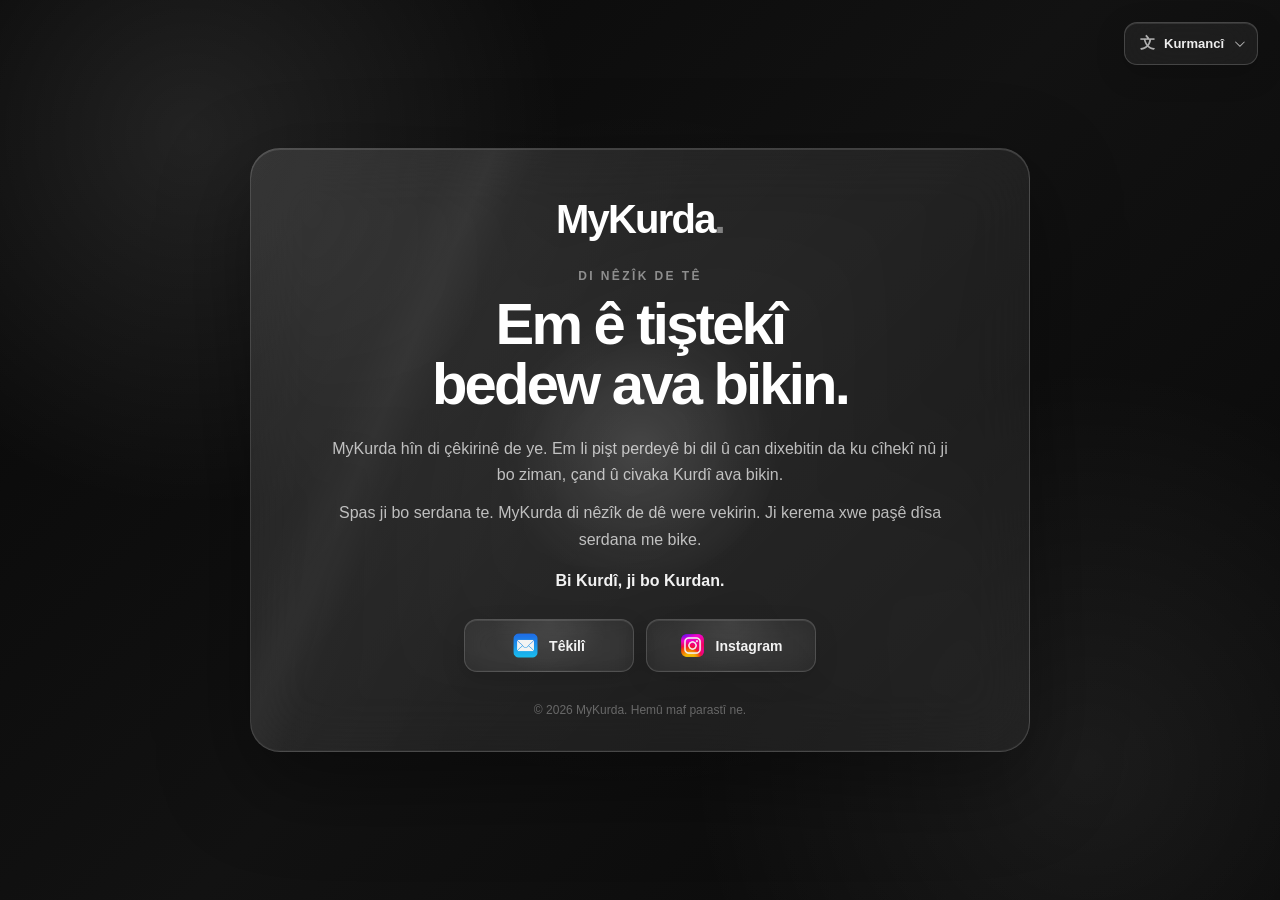
==== index.html @ 386c3149 "Add favicon link to index.html Added favicon link to the head section." ====
<!DOCTYPE html>
<html lang="ku" dir="ltr">

<head>
    <meta charset="UTF-8">

    <meta
        name="viewport"
        content="width=device-width, initial-scale=1.0"
    >

    <meta
        name="description"
        content="MyKurda — Cîhekî nû ji bo ziman, çand û civaka Kurdî."
    >

    <title>MyKurda — Di nêzîk de tê</title>
    <link rel="icon" type="image/png" href="img/logo.png">

    <link rel="stylesheet" href="style.css">
</head>


<body>

    <!-- =========================================
         LANGUAGE SELECTOR
    ========================================== -->

    <div class="language-selector">

        <button
            class="language-button"
            id="languageButton"
            type="button"
            aria-label="Choose language"
            aria-expanded="false"
        >

            <span class="language-symbol">文</span>

            <span id="currentLanguage">
                Kurmancî
            </span>

            <span class="arrow"></span>

        </button>


        <div
            class="language-menu"
            id="languageMenu"
        >

            <button
                type="button"
                data-language="ku"
            >
                Kurmancî
            </button>

            <button
                type="button"
                data-language="ckb"
            >
                سۆرانی
            </button>

            <button
                type="button"
                data-language="en"
            >
                English
            </button>

            <button
                type="button"
                data-language="nl"
            >
                Nederlands
            </button>

            <button
                type="button"
                data-language="de"
            >
                Deutsch
            </button>

            <button
                type="button"
                data-language="fr"
            >
                Français
            </button>

            <button
                type="button"
                data-language="ar"
            >
                العربية
            </button>

            <button
                type="button"
                data-language="tr"
            >
                Türkçe
            </button>

        </div>

    </div>


    <!-- =========================================
         MAIN CONTENT
    ========================================== -->

    <main class="page">

        <section class="glass-card">


            <!-- Logo -->

            <div class="logo">
                MyKurda<span>.</span>
            </div>


            <!-- Eyebrow -->

            <div
                class="eyebrow"
                data-i18n="eyebrow"
            >
                Di nêzîk de tê
            </div>


            <!-- Main title -->

            <h1 data-i18n="title">
                Em ê tiştekî<br>
                bedew ava bikin.
            </h1>


            <!-- First paragraph -->

            <p
                class="description"
                data-i18n="description"
            >
                MyKurda hîn di çêkirinê de ye.
                Em li pişt perdeyê bi dil û can dixebitin
                da ku cîhekî nû ji bo ziman, çand û civaka Kurdî ava bikin.
            </p>


            <!-- Second paragraph -->

            <p
                class="description second"
                data-i18n="description2"
            >
                Spas ji bo serdana te.
                MyKurda di nêzîk de dê were vekirin.
                Ji kerema xwe paşê dîsa serdana me bike.
            </p>


            <!-- Tagline -->

            <p
                class="tagline"
                data-i18n="tagline"
            >
                Bi Kurdî, ji bo Kurdan.
            </p>


            <!-- =========================================
                 CONTACT BUTTONS
            ========================================== -->

            <div class="buttons">

                <!-- Email -->

                <a
                    class="button"
                    href="mailto:hello@mykurda.com"
                >

                    <img
                        src="img/mail_logo.png"
                        alt=""
                        class="button-icon"
                    >

                    <span data-i18n="contact">
                        Têkilî
                    </span>

                </a>


                <!-- Instagram -->

                <a
                    class="button"
                    href="https://www.instagram.com/kehskoh/"
                    target="_blank"
                    rel="noopener noreferrer"
                >

                    <img
                        src="img/instagram_logo.png"
                        alt=""
                        class="button-icon"
                    >

                    <span>
                        Instagram
                    </span>

                </a>

            </div>


            <!-- Footer -->

            <footer data-i18n="footer">
                © 2026 MyKurda. Hemû maf parastî ne.
            </footer>

        </section>

    </main>


    <script src="script.js"></script>

</body>

</html>
---- style.css ----
/* =========================================
   RESET
========================================= */

* {
    margin: 0;
    padding: 0;
    box-sizing: border-box;
}


/* =========================================
   PAGE
========================================= */

html,
body {
    width: 100%;
    height: 100%;
}


body {
    min-height: 100vh;

    display: flex;
    align-items: center;
    justify-content: center;

    padding: 20px;

    font-family:
        -apple-system,
        BlinkMacSystemFont,
        "Segoe UI",
        Roboto,
        Helvetica,
        Arial,
        sans-serif;

    color: #ffffff;

    background:
        radial-gradient(
            circle at 15% 15%,
            rgba(255, 255, 255, 0.10),
            transparent 28%
        ),

        radial-gradient(
            circle at 85% 85%,
            rgba(255, 255, 255, 0.07),
            transparent 30%
        ),

        radial-gradient(
            circle at 50% 50%,
            rgba(255, 255, 255, 0.035),
            transparent 45%
        ),

        linear-gradient(
            135deg,
            #070707 0%,
            #121212 50%,
            #080808 100%
        );

    overflow: hidden;
}


/* =========================================
   MAIN PAGE
========================================= */

.page {
    width: 100%;
    max-width: 780px;

    display: flex;
    align-items: center;
    justify-content: center;
}


/* =========================================
   LANGUAGE SELECTOR
========================================= */

.language-selector {
    position: fixed;

    top: 22px;
    right: 22px;

    z-index: 100;
}


.language-button {
    display: flex;
    align-items: center;

    gap: 9px;

    padding: 11px 15px;

    border: 1px solid rgba(255, 255, 255, 0.18);

    border-radius: 13px;

    color: rgba(255, 255, 255, 0.92);

    background: rgba(255, 255, 255, 0.055);

    backdrop-filter: blur(22px) saturate(140%);
    -webkit-backdrop-filter: blur(22px) saturate(140%);

    box-shadow:
        inset 0 1px 0 rgba(255, 255, 255, 0.10),
        0 8px 30px rgba(0, 0, 0, 0.18);

    font-family: inherit;

    font-size: 13px;
    font-weight: 600;

    cursor: pointer;

    transition:
        background 0.25s ease,
        border-color 0.25s ease,
        transform 0.25s ease;
}


.language-button:hover {
    background: rgba(255, 255, 255, 0.095);

    border-color: rgba(255, 255, 255, 0.28);

    transform: translateY(-1px);
}


.language-button:focus-visible {
    outline: 2px solid rgba(255, 255, 255, 0.5);

    outline-offset: 3px;
}


.language-symbol {
    font-size: 15px;

    opacity: 0.7;
}


/* =========================================
   CSS CHEVRON
========================================= */

.arrow {
    width: 7px;
    height: 7px;

    margin-left: 2px;

    border-right: 1.5px solid rgba(255, 255, 255, 0.65);
    border-bottom: 1.5px solid rgba(255, 255, 255, 0.65);

    transform:
        rotate(45deg)
        translateY(-2px);

    transition:
        transform 0.25s ease,
        border-color 0.25s ease;
}


.language-button:hover .arrow {
    border-color: #ffffff;
}


.language-selector.open .arrow {
    transform:
        rotate(225deg)
        translateY(-2px);
}


/* =========================================
   LANGUAGE MENU
========================================= */

.language-menu {
    position: absolute;

    top: calc(100% + 8px);
    right: 0;

    width: 175px;

    padding: 7px;

    border: 1px solid rgba(255, 255, 255, 0.16);

    border-radius: 15px;

    background: rgba(18, 18, 18, 0.62);

    backdrop-filter: blur(25px) saturate(150%);
    -webkit-backdrop-filter: blur(25px) saturate(150%);

    box-shadow:
        inset 0 1px 0 rgba(255, 255, 255, 0.08),
        0 20px 50px rgba(0, 0, 0, 0.35);

    opacity: 0;

    visibility: hidden;

    transform:
        translateY(-7px)
        scale(0.98);

    transform-origin: top right;

    transition:
        opacity 0.2s ease,
        transform 0.2s ease,
        visibility 0.2s ease;
}


.language-selector.open .language-menu {
    opacity: 1;

    visibility: visible;

    transform:
        translateY(0)
        scale(1);
}


.language-menu button {
    width: 100%;

    padding: 9px 12px;

    border: 1px solid transparent;

    border-radius: 9px;

    color: rgba(255, 255, 255, 0.82);

    background: transparent;

    font-family: inherit;

    font-size: 13px;

    text-align: left;

    cursor: pointer;

    transition:
        background 0.18s ease,
        color 0.18s ease,
        transform 0.18s ease;
}


.language-menu button:hover {
    color: #ffffff;

    background: rgba(255, 255, 255, 0.09);

    transform: translateX(2px);
}


/* =========================================
   GLASS CARD
========================================= */

.glass-card {
    --mouse-x: 50%;
    --mouse-y: 50%;

    position: relative;

    width: 100%;

    padding: 48px 58px 34px;

    border: 1px solid rgba(255, 255, 255, 0.16);

    border-radius: 30px;

    background:
        radial-gradient(
            circle at var(--mouse-x) var(--mouse-y),
            rgba(255, 255, 255, 0.13),
            transparent 28%
        ),

        linear-gradient(
            135deg,
            rgba(255, 255, 255, 0.105),
            rgba(255, 255, 255, 0.045)
        );

    backdrop-filter: blur(30px) saturate(140%);
    -webkit-backdrop-filter: blur(30px) saturate(140%);

    box-shadow:
        inset 0 1px 0 rgba(255, 255, 255, 0.13),
        inset 0 -1px 0 rgba(255, 255, 255, 0.035),
        0 30px 90px rgba(0, 0, 0, 0.40);

    text-align: center;

    overflow: hidden;

    transition:
        border-color 0.35s ease,
        box-shadow 0.35s ease;
}


/* Glass reflection */

.glass-card::before {
    content: "";

    position: absolute;

    top: -40%;
    left: -20%;

    width: 70%;
    height: 180%;

    background:
        linear-gradient(
            105deg,
            transparent 25%,
            rgba(255, 255, 255, 0.035) 45%,
            rgba(255, 255, 255, 0.075) 50%,
            rgba(255, 255, 255, 0.025) 55%,
            transparent 75%
        );

    transform: rotate(8deg);

    pointer-events: none;

    opacity: 0.7;
}


/* Mouse light */

.glass-card::after {
    content: "";

    position: absolute;

    inset: 0;

    border-radius: inherit;

    background:
        radial-gradient(
            circle at var(--mouse-x) var(--mouse-y),
            rgba(255, 255, 255, 0.08),
            transparent 22%
        );

    pointer-events: none;

    opacity: 0;

    transition: opacity 0.3s ease;
}


.glass-card.mouse-active::after {
    opacity: 1;
}


/* Keep content above effects */

.glass-card > * {
    position: relative;

    z-index: 2;
}


/* =========================================
   LOGO
========================================= */

.logo {
    margin-bottom: 27px;

    font-size: 40px;

    font-weight: 800;

    letter-spacing: -1.8px;
}


.logo span {
    opacity: 0.42;
}


/* =========================================
   TEXT
========================================= */

.eyebrow {
    margin-bottom: 11px;

    font-size: 12px;

    font-weight: 650;

    letter-spacing: 2.4px;

    text-transform: uppercase;

    color: rgba(255, 255, 255, 0.48);
}


h1 {
    margin-bottom: 21px;

    font-size: clamp(38px, 6vw, 58px);

    line-height: 1.04;

    letter-spacing: -2.8px;

    font-weight: 750;
}


.description {
    max-width: 630px;

    margin: 0 auto;

    font-size: 16px;

    line-height: 1.65;

    color: rgba(255, 255, 255, 0.70);
}


.description.second {
    margin-top: 12px;
}


.tagline {
    margin-top: 19px;

    font-size: 16px;

    font-weight: 650;

    color: rgba(255, 255, 255, 0.94);
}


/* =========================================
   CONTACT BUTTONS
========================================= */

.buttons {
    display: flex;

    align-items: center;
    justify-content: center;

    gap: 12px;

    margin-top: 29px;
}


.button {
    display: inline-flex;

    align-items: center;
    justify-content: center;

    gap: 11px;

    min-width: 170px;

    padding: 13px 22px;

    border: 1px solid rgba(255, 255, 255, 0.16);

    border-radius: 13px;

    color: rgba(255, 255, 255, 0.94);

    background:
        radial-gradient(
            circle at 50% 0%,
            rgba(255, 255, 255, 0.08),
            transparent 60%
        ),

        rgba(255, 255, 255, 0.035);

    backdrop-filter: blur(18px);
    -webkit-backdrop-filter: blur(18px);

    box-shadow:
        inset 0 1px 0 rgba(255, 255, 255, 0.10),
        inset 0 -1px 0 rgba(255, 255, 255, 0.025),
        0 8px 25px rgba(0, 0, 0, 0.12);

    text-decoration: none;

    font-size: 14px;

    font-weight: 600;

    transition:
        transform 0.25s ease,
        background 0.25s ease,
        border-color 0.25s ease,
        box-shadow 0.25s ease;
}


.button:hover {
    transform: translateY(-3px);

    background:
        radial-gradient(
            circle at 50% 0%,
            rgba(255, 255, 255, 0.15),
            transparent 65%
        ),

        rgba(255, 255, 255, 0.06);

    border-color: rgba(255, 255, 255, 0.30);

    box-shadow:
        inset 0 1px 0 rgba(255, 255, 255, 0.14),
        0 12px 35px rgba(0, 0, 0, 0.22);
}


.button:active {
    transform: translateY(-1px);
}


/* =========================================
   BUTTON LOGOS
========================================= */

.button-icon {
    width: 25px;
    height: 25px;

    display: block;

    object-fit: contain;

    flex-shrink: 0;

    opacity: 0.94;

    transition:
        transform 0.25s ease,
        opacity 0.25s ease;
}


.button:hover .button-icon {
    transform: scale(1.08);

    opacity: 1;
}


/* =========================================
   FOOTER
========================================= */

footer {
    margin-top: 31px;

    font-size: 12px;

    color: rgba(255, 255, 255, 0.32);
}


/* =========================================
   MOBILE
========================================= */

@media (max-width: 600px) {

    html,
    body {
        width: 100%;
        height: 100%;

        overflow: hidden;
    }


    body {
        min-height: 100dvh;

        padding:
            max(14px, env(safe-area-inset-top))
            14px
            max(14px, env(safe-area-inset-bottom))
            14px;

        align-items: center;
        justify-content: center;
    }


    .page {
        width: 100%;

        max-width: 100%;

        min-height: 100%;

        display: flex;

        align-items: center;

        justify-content: center;
    }


    /* Language selector */

    .language-selector {
        top:
            max(12px, env(safe-area-inset-top));

        right: 12px;
    }


    .language-button {
        min-height: 40px;

        padding: 9px 12px;

        gap: 8px;

        border-radius: 12px;

        font-size: 12px;
    }


    .language-symbol {
        font-size: 14px;
    }


    .arrow {
        width: 6px;
        height: 6px;
    }


    .language-menu {
        width: 165px;

        max-height: 60vh;

        overflow-y: auto;

        padding: 6px;

        border-radius: 14px;
    }


    .language-menu button {
        padding: 10px 11px;

        font-size: 13px;
    }


    /* Glass card */

    .glass-card {
        width: 100%;

        max-height: calc(100dvh - 30px);

        padding:
            32px
            20px
            24px;

        border-radius: 24px;

        display: flex;

        flex-direction: column;

        align-items: center;

        justify-content: center;
    }


    /* Logo */

    .logo {
        margin-bottom: 18px;

        font-size: 32px;

        line-height: 1;

        letter-spacing: -1.4px;
    }


    /* Eyebrow */

    .eyebrow {
        margin-bottom: 9px;

        font-size: 9px;

        letter-spacing: 1.8px;
    }


    /* Title */

    h1 {
        width: 100%;

        margin-bottom: 15px;

        font-size: clamp(
            31px,
            10vw,
            43px
        );

        line-height: 1.04;

        letter-spacing: -1.9px;
    }


    /* Description */

    .description {
        width: 100%;

        max-width: 500px;

        font-size: 13.5px;

        line-height: 1.52;

        color:
            rgba(255, 255, 255, 0.70);
    }


    .description.second {
        margin-top: 9px;
    }


    /* Tagline */

    .tagline {
        margin-top: 14px;

        font-size: 14px;

        line-height: 1.4;
    }


    /* Buttons */

    .buttons {
        width: 100%;

        display: flex;

        flex-direction: row;

        align-items: stretch;

        justify-content: center;

        gap: 9px;

        margin-top: 21px;
    }


    .button {
        min-width: 0;

        flex: 1;

        min-height: 48px;

        padding: 10px 11px;

        gap: 8px;

        border-radius: 12px;

        font-size: 12px;
    }


    .button-icon {
        width: 23px;

        height: 23px;
    }


    /* Footer */

    footer {
        margin-top: 21px;

        font-size: 10px;

        line-height: 1.4;
    }
}


/* =========================================
   SMALL PHONES
========================================= */

@media (max-width: 390px) {

    body {
        padding-left: 10px;
        padding-right: 10px;
    }


    .glass-card {
        padding:
            27px
            16px
            20px;

        border-radius: 21px;
    }


    .logo {
        margin-bottom: 15px;

        font-size: 29px;
    }


    .eyebrow {
        margin-bottom: 7px;

        font-size: 8px;

        letter-spacing: 1.5px;
    }


    h1 {
        margin-bottom: 13px;

        font-size: 30px;

        letter-spacing: -1.5px;
    }


    .description {
        font-size: 12px;

        line-height: 1.48;
    }


    .description.second {
        margin-top: 7px;
    }


    .tagline {
        margin-top: 11px;

        font-size: 13px;
    }


    .buttons {
        margin-top: 17px;

        gap: 7px;
    }


    .button {
        min-height: 45px;

        padding:
            8px
            9px;

        gap: 6px;

        font-size: 11px;
    }


    .button-icon {
        width: 21px;
        height: 21px;
    }


    footer {
        margin-top: 17px;

        font-size: 9px;
    }
}


/* =========================================
   VERY SHORT MOBILE SCREENS
========================================= */

@media (
    max-width: 600px
) and (
    max-height: 700px
) {

    .glass-card {
        padding:
            23px
            18px
            18px;
    }


    .logo {
        margin-bottom: 13px;

        font-size: 28px;
    }


    .eyebrow {
        margin-bottom: 6px;
    }


    h1 {
        margin-bottom: 10px;

        font-size: 29px;
    }


    .description {
        font-size: 11.5px;

        line-height: 1.42;
    }


    .description.second {
        margin-top: 6px;
    }


    .tagline {
        margin-top: 8px;

        font-size: 12px;
    }


    .buttons {
        margin-top: 13px;
    }


    .button {
        min-height: 42px;

        padding: 7px 8px;
    }


    .button-icon {
        width: 20px;
        height: 20px;
    }


    footer {
        margin-top: 13px;
    }
}


/* =========================================
   LANDSCAPE PHONES
========================================= */

@media (
    max-width: 900px
) and (
    max-height: 500px
) {

    body {
        overflow-y: auto;

        align-items: flex-start;

        padding-top: 70px;
    }


    .glass-card {
        margin-bottom: 20px;

        padding:
            25px
            30px;
    }


    .logo {
        margin-bottom: 12px;

        font-size: 28px;
    }


    h1 {
        margin-bottom: 10px;

        font-size: 31px;
    }


    .description {
        font-size: 12px;

        line-height: 1.45;
    }


    .description.second {
        margin-top: 6px;
    }


    .tagline {
        margin-top: 9px;

        font-size: 13px;
    }


    .buttons {
        margin-top: 14px;
    }


    footer {
        margin-top: 14px;
    }
}


/* =========================================
   TOUCH DEVICES
========================================= */

@media (hover: none) and (pointer: coarse) {

    .button:hover {
        transform: none;
    }


    .language-button:hover {
        transform: none;
    }


    .language-menu button:hover {
        transform: none;
    }


    .button:active {
        transform: scale(0.98);

        background:
            rgba(255, 255, 255, 0.10);
    }


    .language-button:active {
        transform: scale(0.98);
    }

}


/* =========================================
   REDUCED MOTION
========================================= */

@media (prefers-reduced-motion: reduce) {

    *,
    *::before,
    *::after {
        transition: none !important;
    }
}
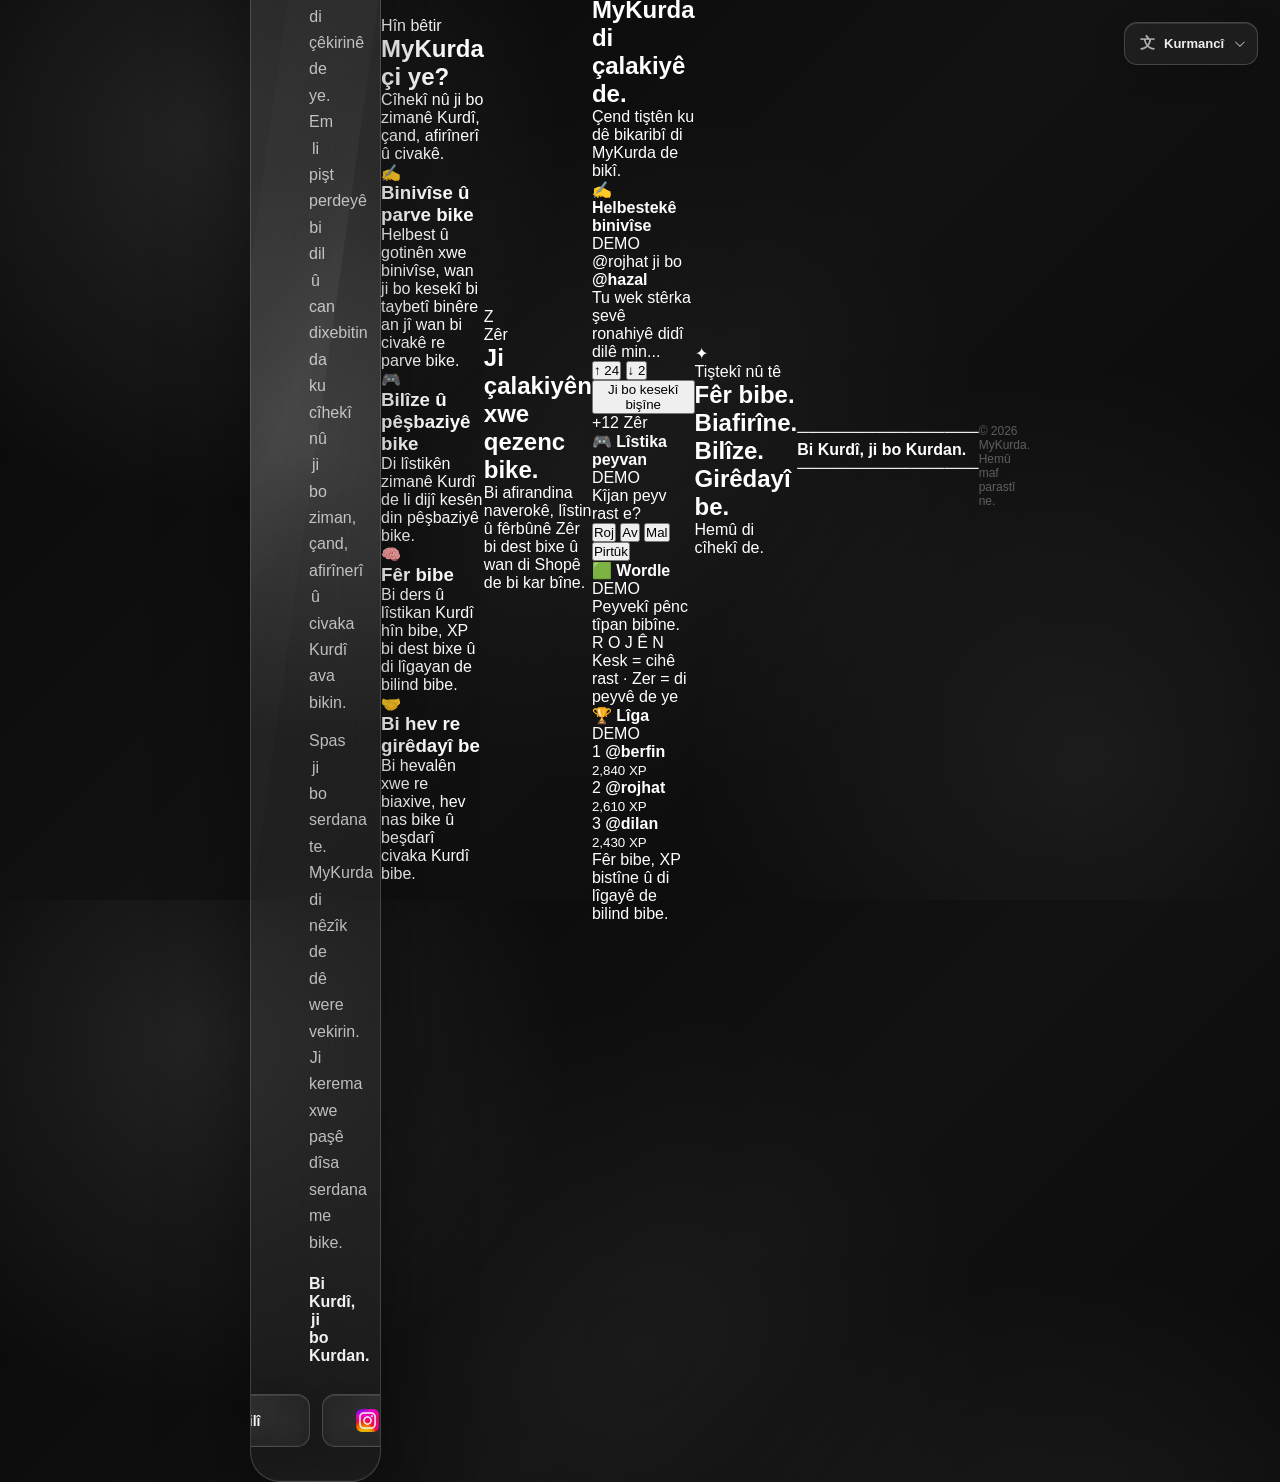
==== commit 150113bb: "Refactor index.html with new layout and content Updated the description meta tag and added new secti" ====
--- a/index.html
+++ b/index.html
@@ -11,13 +11,21 @@
 
     <meta
         name="description"
-        content="MyKurda — Cîhekî nû ji bo ziman, çand û civaka Kurdî."
+        content="MyKurda — Cîhekî nû ji bo ziman, çand, afirînerî û civaka Kurdî."
     >
 
     <title>MyKurda — Di nêzîk de tê</title>
-    <link rel="icon" type="image/png" href="img/logo.png">
-
-    <link rel="stylesheet" href="style.css">
+
+    <link
+        rel="icon"
+        type="image/png"
+        href="img/roj.png"
+    >
+
+    <link
+        rel="stylesheet"
+        href="style.css"
+    >
 </head>
 
 
@@ -53,59 +61,35 @@
             id="languageMenu"
         >
 
-            <button
-                type="button"
-                data-language="ku"
-            >
+            <button type="button" data-language="ku">
                 Kurmancî
             </button>
 
-            <button
-                type="button"
-                data-language="ckb"
-            >
+            <button type="button" data-language="ckb">
                 سۆرانی
             </button>
 
-            <button
-                type="button"
-                data-language="en"
-            >
+            <button type="button" data-language="en">
                 English
             </button>
 
-            <button
-                type="button"
-                data-language="nl"
-            >
+            <button type="button" data-language="nl">
                 Nederlands
             </button>
 
-            <button
-                type="button"
-                data-language="de"
-            >
+            <button type="button" data-language="de">
                 Deutsch
             </button>
 
-            <button
-                type="button"
-                data-language="fr"
-            >
+            <button type="button" data-language="fr">
                 Français
             </button>
 
-            <button
-                type="button"
-                data-language="ar"
-            >
+            <button type="button" data-language="ar">
                 العربية
             </button>
 
-            <button
-                type="button"
-                data-language="tr"
-            >
+            <button type="button" data-language="tr">
                 Türkçe
             </button>
 
@@ -115,18 +99,31 @@
 
 
     <!-- =========================================
-         MAIN CONTENT
+         MAIN
     ========================================== -->
 
     <main class="page">
 
-        <section class="glass-card">
+
+        <!-- =====================================
+             HERO
+        ====================================== -->
+
+        <section class="glass-card hero-card">
+
+            <div class="hero-glow"></div>
 
 
             <!-- Logo -->
 
-            <div class="logo">
-                MyKurda<span>.</span>
+            <div class="logo-wrapper">
+
+                <img
+                    src="img/logo.png"
+                    alt="MyKurda"
+                    class="main-logo"
+                >
+
             </div>
 
 
@@ -148,7 +145,7 @@
             </h1>
 
 
-            <!-- First paragraph -->
+            <!-- Description -->
 
             <p
                 class="description"
@@ -156,11 +153,10 @@
             >
                 MyKurda hîn di çêkirinê de ye.
                 Em li pişt perdeyê bi dil û can dixebitin
-                da ku cîhekî nû ji bo ziman, çand û civaka Kurdî ava bikin.
+                da ku cîhekî nû ji bo ziman, çand,
+                afirînerî û civaka Kurdî ava bikin.
             </p>
 
-
-            <!-- Second paragraph -->
 
             <p
                 class="description second"
@@ -182,13 +178,9 @@
             </p>
 
 
-            <!-- =========================================
-                 CONTACT BUTTONS
-            ========================================== -->
+            <!-- Contact -->
 
             <div class="buttons">
-
-                <!-- Email -->
 
                 <a
                     class="button"
@@ -207,8 +199,6 @@
 
                 </a>
 
-
-                <!-- Instagram -->
 
                 <a
                     class="button"
@@ -231,15 +221,581 @@
 
             </div>
 
-
-            <!-- Footer -->
-
-            <footer data-i18n="footer">
-                © 2026 MyKurda. Hemû maf parastî ne.
-            </footer>
-
         </section>
 
+
+        <!-- =========================================
+             WHAT IS MYKURDA
+        ========================================== -->
+
+        <section class="intro-section">
+
+            <div class="section-heading">
+
+                <span
+                    class="section-eyebrow"
+                    data-i18n="discoverEyebrow"
+                >
+                    Hîn bêtir
+                </span>
+
+                <h2 data-i18n="discoverTitle">
+                    MyKurda çi ye?
+                </h2>
+
+                <p data-i18n="discoverText">
+                    Cîhekî nû ji bo zimanê Kurdî,
+                    çand, afirînerî û civakê.
+                </p>
+
+            </div>
+
+
+            <div class="feature-grid">
+
+
+                <!-- CREATE -->
+
+                <article class="feature-card">
+
+                    <div class="feature-icon">
+                        ✍️
+                    </div>
+
+                    <h3 data-i18n="createTitle">
+                        Binivîse û parve bike
+                    </h3>
+
+                    <p data-i18n="createText">
+                        Helbest û gotinên xwe binivîse,
+                        wan ji bo kesekî bi taybetî
+                        binêre an jî wan bi civakê re parve bike.
+                    </p>
+
+                </article>
+
+
+                <!-- PLAY -->
+
+                <article class="feature-card">
+
+                    <div class="feature-icon">
+                        🎮
+                    </div>
+
+                    <h3 data-i18n="playTitle">
+                        Bilîze û pêşbaziyê bike
+                    </h3>
+
+                    <p data-i18n="playText">
+                        Di lîstikên zimanê Kurdî de
+                        li dijî kesên din pêşbaziyê bike.
+                    </p>
+
+                </article>
+
+
+                <!-- LEARN -->
+
+                <article class="feature-card">
+
+                    <div class="feature-icon">
+                        🧠
+                    </div>
+
+                    <h3 data-i18n="learnTitle">
+                        Fêr bibe
+                    </h3>
+
+                    <p data-i18n="learnText">
+                        Bi ders û lîstikan Kurdî hîn bibe,
+                        XP bi dest bixe û di lîgayan de bilind bibe.
+                    </p>
+
+                </article>
+
+
+                <!-- SOCIAL -->
+
+                <article class="feature-card">
+
+                    <div class="feature-icon">
+                        🤝
+                    </div>
+
+                    <h3 data-i18n="socialTitle">
+                        Bi hev re girêdayî be
+                    </h3>
+
+                    <p data-i18n="socialText">
+                        Bi hevalên xwe re biaxive,
+                        hev nas bike û beşdarî civaka Kurdî bibe.
+                    </p>
+
+                </article>
+
+
+            </div>
+
+        </section>
+
+
+        <!-- =========================================
+             ZÊR
+        ========================================== -->
+
+        <section class="zêr-section glass-card-small">
+
+            <div class="zêr-content">
+
+                <div class="zêr-coin">
+                    Z
+                </div>
+
+                <div>
+
+                    <span
+                        class="section-eyebrow"
+                        data-i18n="zerEyebrow"
+                    >
+                        Zêr
+                    </span>
+
+                    <h2 data-i18n="zerTitle">
+                        Ji çalakiyên xwe qezenc bike.
+                    </h2>
+
+                    <p data-i18n="zerText">
+                        Bi afirandina naverokê,
+                        lîstin û fêrbûnê Zêr bi dest bixe
+                        û wan di Shopê de bi kar bîne.
+                    </p>
+
+                </div>
+
+            </div>
+
+        </section>
+
+
+        <!-- =========================================
+             TRY IT
+        ========================================== -->
+
+        <section class="demo-section">
+
+            <div class="section-heading">
+
+                <span
+                    class="section-eyebrow"
+                    data-i18n="tryEyebrow"
+                >
+                    Biceribîne
+                </span>
+
+                <h2 data-i18n="tryTitle">
+                    MyKurda di çalakiyê de.
+                </h2>
+
+                <p data-i18n="tryText">
+                    Çend tiştên ku dê bikaribî di MyKurda de bikî.
+                </p>
+
+            </div>
+
+
+            <div class="demo-grid">
+
+
+                <!-- =================================
+                     POEM DEMO
+                ================================== -->
+
+                <div class="demo-card">
+
+                    <div class="demo-header">
+
+                        <div>
+
+                            <span class="demo-label">
+                                ✍️
+                            </span>
+
+                            <strong data-i18n="poemDemoTitle">
+                                Helbestekê binivîse
+                            </strong>
+
+                        </div>
+
+                        <span class="demo-tag">
+                            DEMO
+                        </span>
+
+                    </div>
+
+
+                    <div class="poem-preview">
+
+                        <div class="poem-meta">
+
+                            <span>
+                                @rojhat
+                            </span>
+
+                            <span data-i18n="for">
+                                ji bo
+                            </span>
+
+                            <strong>
+                                @hazal
+                            </strong>
+
+                        </div>
+
+
+                        <p>
+                            Tu wek stêrka şevê<br>
+                            ronahiyê didî dilê min...
+                        </p>
+
+                    </div>
+
+
+                    <div class="poem-actions">
+
+                        <button
+                            class="vote-button"
+                            id="upvoteButton"
+                            type="button"
+                        >
+                            ↑
+                            <span id="upvoteCount">24</span>
+                        </button>
+
+
+                        <button
+                            class="vote-button"
+                            id="downvoteButton"
+                            type="button"
+                        >
+                            ↓
+                            <span id="downvoteCount">2</span>
+                        </button>
+
+
+                        <button
+                            class="send-poem-button"
+                            id="sendPoemButton"
+                            type="button"
+                            data-i18n="sendPoem"
+                        >
+                            Ji bo kesekî bişîne
+                        </button>
+
+                    </div>
+
+
+                    <div
+                        class="zer-earned"
+                        id="zerEarned"
+                    >
+                        +12 Zêr
+                    </div>
+
+                </div>
+
+
+                <!-- =================================
+                     WORD GAME
+                ================================== -->
+
+                <div class="demo-card">
+
+                    <div class="demo-header">
+
+                        <div>
+
+                            <span class="demo-label">
+                                🎮
+                            </span>
+
+                            <strong data-i18n="wordGameTitle">
+                                Lîstika peyvan
+                            </strong>
+
+                        </div>
+
+                        <span class="demo-tag">
+                            DEMO
+                        </span>
+
+                    </div>
+
+
+                    <p
+                        class="game-question"
+                        data-i18n="gameQuestion"
+                    >
+                        Kîjan peyv rast e?
+                    </p>
+
+
+                    <div class="answer-grid">
+
+                        <button
+                            type="button"
+                            class="answer-button"
+                        >
+                            Roj
+                        </button>
+
+                        <button
+                            type="button"
+                            class="answer-button"
+                        >
+                            Av
+                        </button>
+
+                        <button
+                            type="button"
+                            class="answer-button"
+                        >
+                            Mal
+                        </button>
+
+                        <button
+                            type="button"
+                            class="answer-button"
+                        >
+                            Pirtûk
+                        </button>
+
+                    </div>
+
+
+                    <div
+                        class="game-result"
+                        id="gameResult"
+                    ></div>
+
+                </div>
+
+
+                <!-- =================================
+                     WORDLE
+                ================================== -->
+
+                <div class="demo-card wordle-card">
+
+                    <div class="demo-header">
+
+                        <div>
+
+                            <span class="demo-label">
+                                🟩
+                            </span>
+
+                            <strong>
+                                Wordle
+                            </strong>
+
+                        </div>
+
+                        <span class="demo-tag">
+                            DEMO
+                        </span>
+
+                    </div>
+
+
+                    <p
+                        class="game-question"
+                        data-i18n="wordleText"
+                    >
+                        Peyvekî pênc tîpan bibîne.
+                    </p>
+
+
+                    <div class="wordle-row">
+
+                        <span class="letter">
+                            R
+                        </span>
+
+                        <span class="letter yellow">
+                            O
+                        </span>
+
+                        <span class="letter">
+                            J
+                        </span>
+
+                        <span class="letter green">
+                            Ê
+                        </span>
+
+                        <span class="letter">
+                            N
+                        </span>
+
+                    </div>
+
+
+                    <p
+                        class="wordle-hint"
+                        data-i18n="wordleHint"
+                    >
+                        Kesk = cihê rast · Zer = di peyvê de ye
+                    </p>
+
+                </div>
+
+
+                <!-- =================================
+                     LEAGUES
+                ================================== -->
+
+                <div class="demo-card league-card">
+
+                    <div class="demo-header">
+
+                        <div>
+
+                            <span class="demo-label">
+                                🏆
+                            </span>
+
+                            <strong data-i18n="leagueTitle">
+                                Lîga
+                            </strong>
+
+                        </div>
+
+                        <span class="demo-tag">
+                            DEMO
+                        </span>
+
+                    </div>
+
+
+                    <div class="league-list">
+
+                        <div class="league-user">
+
+                            <span>1</span>
+
+                            <strong>
+                                @berfin
+                            </strong>
+
+                            <small>
+                                2,840 XP
+                            </small>
+
+                        </div>
+
+
+                        <div class="league-user current">
+
+                            <span>2</span>
+
+                            <strong>
+                                @rojhat
+                            </strong>
+
+                            <small>
+                                2,610 XP
+                            </small>
+
+                        </div>
+
+
+                        <div class="league-user">
+
+                            <span>3</span>
+
+                            <strong>
+                                @dilan
+                            </strong>
+
+                            <small>
+                                2,430 XP
+                            </small>
+
+                        </div>
+
+                    </div>
+
+                    <p
+                        class="league-description"
+                        data-i18n="leagueText"
+                    >
+                        Fêr bibe, XP bistîne û di lîgayê de bilind bibe.
+                    </p>
+
+                </div>
+
+
+            </div>
+
+        </section>
+
+
+        <!-- =========================================
+             BIG VISION
+        ========================================== -->
+
+        <section class="vision-section">
+
+            <div class="vision-orb">
+                ✦
+            </div>
+
+            <span
+                class="section-eyebrow"
+                data-i18n="visionEyebrow"
+            >
+                Tiştekî nû tê
+            </span>
+
+            <h2 data-i18n="visionTitle">
+                Fêr bibe. Biafirîne.<br>
+                Bilîze. Girêdayî be.
+            </h2>
+
+            <p data-i18n="visionText">
+                Hemû di cîhekî de.
+            </p>
+
+        </section>
+
+
+        <!-- =========================================
+             TAGLINE
+        ========================================== -->
+
+        <div class="final-tagline">
+
+            <span>────────────────</span>
+
+            <strong data-i18n="tagline">
+                Bi Kurdî, ji bo Kurdan.
+            </strong>
+
+            <span>────────────────</span>
+
+        </div>
+
+
+        <!-- =========================================
+             FOOTER
+        ========================================== -->
+
+        <footer data-i18n="footer">
+            © 2026 MyKurda. Hemû maf parastî ne.
+        </footer>
+
+
     </main>
 
 
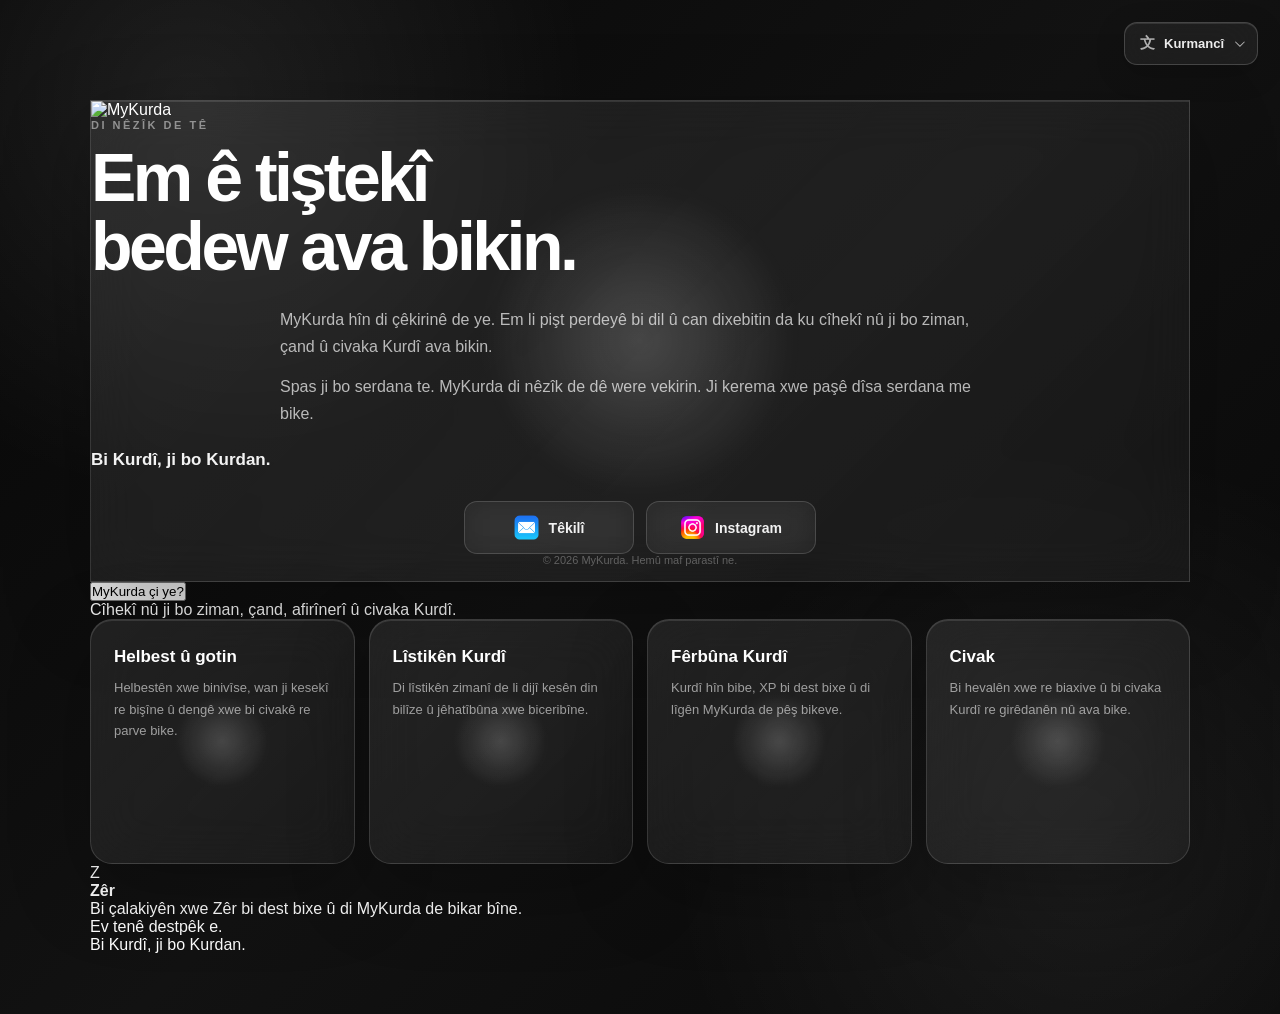
==== commit 2f815b2e: "Refactor index.html for improved structure and content Updated the HTML structure and content for th" ====
--- a/index.html
+++ b/index.html
@@ -11,7 +11,7 @@
 
     <meta
         name="description"
-        content="MyKurda — Cîhekî nû ji bo ziman, çand, afirînerî û civaka Kurdî."
+        content="MyKurda — Cîhekî nû ji bo ziman, çand û civaka Kurdî."
     >
 
     <title>MyKurda — Di nêzîk de tê</title>
@@ -104,698 +104,287 @@
 
     <main class="page">
 
-
-        <!-- =====================================
-             HERO
-        ====================================== -->
-
-        <section class="glass-card hero-card">
-
-            <div class="hero-glow"></div>
-
-
-            <!-- Logo -->
-
-            <div class="logo-wrapper">
-
-                <img
-                    src="img/logo.png"
-                    alt="MyKurda"
-                    class="main-logo"
-                >
-
-            </div>
-
-
-            <!-- Eyebrow -->
+        <div class="content-wrapper">
+
+
+            <!-- =====================================
+                 MAIN GLASS CARD
+            ====================================== -->
+
+            <section class="glass-card">
+
+
+                <!-- Logo -->
+
+                <div class="logo">
+
+                    <img
+                        src="img/logo.png"
+                        alt="MyKurda"
+                    >
+
+                </div>
+
+
+                <!-- Eyebrow -->
+
+                <div
+                    class="eyebrow"
+                    data-i18n="eyebrow"
+                >
+                    Di nêzîk de tê
+                </div>
+
+
+                <!-- Title -->
+
+                <h1 data-i18n="title">
+                    Em ê tiştekî<br>
+                    bedew ava bikin.
+                </h1>
+
+
+                <!-- Description -->
+
+                <p
+                    class="description"
+                    data-i18n="description"
+                >
+                    MyKurda hîn di çêkirinê de ye.
+                    Em li pişt perdeyê bi dil û can dixebitin
+                    da ku cîhekî nû ji bo ziman, çand û civaka Kurdî ava bikin.
+                </p>
+
+
+                <p
+                    class="description second"
+                    data-i18n="description2"
+                >
+                    Spas ji bo serdana te.
+                    MyKurda di nêzîk de dê were vekirin.
+                    Ji kerema xwe paşê dîsa serdana me bike.
+                </p>
+
+
+                <!-- Tagline -->
+
+                <p
+                    class="tagline"
+                    data-i18n="tagline"
+                >
+                    Bi Kurdî, ji bo Kurdan.
+                </p>
+
+
+                <!-- Contact -->
+
+                <div class="buttons">
+
+                    <a
+                        class="button"
+                        href="mailto:hello@mykurda.com"
+                    >
+
+                        <img
+                            src="img/mail_logo.png"
+                            alt=""
+                            class="button-icon"
+                        >
+
+                        <span data-i18n="contact">
+                            Têkilî
+                        </span>
+
+                    </a>
+
+
+                    <a
+                        class="button"
+                        href="https://www.instagram.com/kehskoh/"
+                        target="_blank"
+                        rel="noopener noreferrer"
+                    >
+
+                        <img
+                            src="img/instagram_logo.png"
+                            alt=""
+                            class="button-icon"
+                        >
+
+                        <span>
+                            Instagram
+                        </span>
+
+                    </a>
+
+                </div>
+
+
+                <footer data-i18n="footer">
+                    © 2026 MyKurda. Hemû maf parastî ne.
+                </footer>
+
+            </section>
+
+
+            <!-- =====================================
+                 WHAT IS MYKURDA
+            ====================================== -->
+
+            <section class="about-section">
+
+                <button
+                    class="about-toggle"
+                    id="aboutToggle"
+                    type="button"
+                    aria-expanded="false"
+                >
+
+                    <span data-i18n="aboutTitle">
+                        MyKurda çi ye?
+                    </span>
+
+                    <span class="about-arrow"></span>
+
+                </button>
+
+
+                <div
+                    class="about-content"
+                    id="aboutContent"
+                >
+
+                    <p
+                        class="about-intro"
+                        data-i18n="aboutIntro"
+                    >
+                        Cîhekî nû ji bo ziman, çand, afirînerî û civaka Kurdî.
+                    </p>
+
+
+                    <div class="feature-grid">
+
+
+                        <!-- Poems -->
+
+                        <div class="feature-card">
+
+                            <div class="feature-line"></div>
+
+                            <h3 data-i18n="featurePoemsTitle">
+                                Helbest û gotin
+                            </h3>
+
+                            <p data-i18n="featurePoems">
+                                Helbestên xwe binivîse, wan ji kesekî re bişîne û dengê xwe bi civakê re parve bike.
+                            </p>
+
+                        </div>
+
+
+                        <!-- Games -->
+
+                        <div class="feature-card">
+
+                            <div class="feature-line"></div>
+
+                            <h3 data-i18n="featureGamesTitle">
+                                Lîstikên Kurdî
+                            </h3>
+
+                            <p data-i18n="featureGames">
+                                Di lîstikên zimanî de li dijî kesên din bilîze û jêhatîbûna xwe biceribîne.
+                            </p>
+
+                        </div>
+
+
+                        <!-- Learning -->
+
+                        <div class="feature-card">
+
+                            <div class="feature-line"></div>
+
+                            <h3 data-i18n="featureLearnTitle">
+                                Fêrbûna Kurdî
+                            </h3>
+
+                            <p data-i18n="featureLearn">
+                                Kurdî hîn bibe, XP bi dest bixe û di lîgên MyKurda de pêş bikeve.
+                            </p>
+
+                        </div>
+
+
+                        <!-- Community -->
+
+                        <div class="feature-card">
+
+                            <div class="feature-line"></div>
+
+                            <h3 data-i18n="featureSocialTitle">
+                                Civak
+                            </h3>
+
+                            <p data-i18n="featureSocial">
+                                Bi hevalên xwe re biaxive û bi civaka Kurdî re girêdanên nû ava bike.
+                            </p>
+
+                        </div>
+
+
+                    </div>
+
+
+                    <!-- Zêr -->
+
+                    <div class="zêr-preview">
+
+                        <div class="zêr-symbol">
+                            Z
+                        </div>
+
+                        <div>
+
+                            <strong data-i18n="zerTitle">
+                                Zêr
+                            </strong>
+
+                            <p data-i18n="zerText">
+                                Bi çalakiyên xwe Zêr bi dest bixe û di MyKurda de bikar bîne.
+                            </p>
+
+                        </div>
+
+                    </div>
+
+
+                    <p
+                        class="coming-feature"
+                        data-i18n="comingFeature"
+                    >
+                        Ev tenê destpêk e.
+                    </p>
+
+                </div>
+
+            </section>
+
+
+            <!-- =====================================
+                 FOOT TAGLINE
+            ====================================== -->
 
             <div
-                class="eyebrow"
-                data-i18n="eyebrow"
-            >
-                Di nêzîk de tê
-            </div>
-
-
-            <!-- Main title -->
-
-            <h1 data-i18n="title">
-                Em ê tiştekî<br>
-                bedew ava bikin.
-            </h1>
-
-
-            <!-- Description -->
-
-            <p
-                class="description"
-                data-i18n="description"
-            >
-                MyKurda hîn di çêkirinê de ye.
-                Em li pişt perdeyê bi dil û can dixebitin
-                da ku cîhekî nû ji bo ziman, çand,
-                afirînerî û civaka Kurdî ava bikin.
-            </p>
-
-
-            <p
-                class="description second"
-                data-i18n="description2"
-            >
-                Spas ji bo serdana te.
-                MyKurda di nêzîk de dê were vekirin.
-                Ji kerema xwe paşê dîsa serdana me bike.
-            </p>
-
-
-            <!-- Tagline -->
-
-            <p
-                class="tagline"
-                data-i18n="tagline"
+                class="bottom-tagline"
+                data-i18n="bottomTagline"
             >
                 Bi Kurdî, ji bo Kurdan.
-            </p>
-
-
-            <!-- Contact -->
-
-            <div class="buttons">
-
-                <a
-                    class="button"
-                    href="mailto:hello@mykurda.com"
-                >
-
-                    <img
-                        src="img/mail_logo.png"
-                        alt=""
-                        class="button-icon"
-                    >
-
-                    <span data-i18n="contact">
-                        Têkilî
-                    </span>
-
-                </a>
-
-
-                <a
-                    class="button"
-                    href="https://www.instagram.com/kehskoh/"
-                    target="_blank"
-                    rel="noopener noreferrer"
-                >
-
-                    <img
-                        src="img/instagram_logo.png"
-                        alt=""
-                        class="button-icon"
-                    >
-
-                    <span>
-                        Instagram
-                    </span>
-
-                </a>
-
             </div>
 
-        </section>
-
-
-        <!-- =========================================
-             WHAT IS MYKURDA
-        ========================================== -->
-
-        <section class="intro-section">
-
-            <div class="section-heading">
-
-                <span
-                    class="section-eyebrow"
-                    data-i18n="discoverEyebrow"
-                >
-                    Hîn bêtir
-                </span>
-
-                <h2 data-i18n="discoverTitle">
-                    MyKurda çi ye?
-                </h2>
-
-                <p data-i18n="discoverText">
-                    Cîhekî nû ji bo zimanê Kurdî,
-                    çand, afirînerî û civakê.
-                </p>
-
-            </div>
-
-
-            <div class="feature-grid">
-
-
-                <!-- CREATE -->
-
-                <article class="feature-card">
-
-                    <div class="feature-icon">
-                        ✍️
-                    </div>
-
-                    <h3 data-i18n="createTitle">
-                        Binivîse û parve bike
-                    </h3>
-
-                    <p data-i18n="createText">
-                        Helbest û gotinên xwe binivîse,
-                        wan ji bo kesekî bi taybetî
-                        binêre an jî wan bi civakê re parve bike.
-                    </p>
-
-                </article>
-
-
-                <!-- PLAY -->
-
-                <article class="feature-card">
-
-                    <div class="feature-icon">
-                        🎮
-                    </div>
-
-                    <h3 data-i18n="playTitle">
-                        Bilîze û pêşbaziyê bike
-                    </h3>
-
-                    <p data-i18n="playText">
-                        Di lîstikên zimanê Kurdî de
-                        li dijî kesên din pêşbaziyê bike.
-                    </p>
-
-                </article>
-
-
-                <!-- LEARN -->
-
-                <article class="feature-card">
-
-                    <div class="feature-icon">
-                        🧠
-                    </div>
-
-                    <h3 data-i18n="learnTitle">
-                        Fêr bibe
-                    </h3>
-
-                    <p data-i18n="learnText">
-                        Bi ders û lîstikan Kurdî hîn bibe,
-                        XP bi dest bixe û di lîgayan de bilind bibe.
-                    </p>
-
-                </article>
-
-
-                <!-- SOCIAL -->
-
-                <article class="feature-card">
-
-                    <div class="feature-icon">
-                        🤝
-                    </div>
-
-                    <h3 data-i18n="socialTitle">
-                        Bi hev re girêdayî be
-                    </h3>
-
-                    <p data-i18n="socialText">
-                        Bi hevalên xwe re biaxive,
-                        hev nas bike û beşdarî civaka Kurdî bibe.
-                    </p>
-
-                </article>
-
-
-            </div>
-
-        </section>
-
-
-        <!-- =========================================
-             ZÊR
-        ========================================== -->
-
-        <section class="zêr-section glass-card-small">
-
-            <div class="zêr-content">
-
-                <div class="zêr-coin">
-                    Z
-                </div>
-
-                <div>
-
-                    <span
-                        class="section-eyebrow"
-                        data-i18n="zerEyebrow"
-                    >
-                        Zêr
-                    </span>
-
-                    <h2 data-i18n="zerTitle">
-                        Ji çalakiyên xwe qezenc bike.
-                    </h2>
-
-                    <p data-i18n="zerText">
-                        Bi afirandina naverokê,
-                        lîstin û fêrbûnê Zêr bi dest bixe
-                        û wan di Shopê de bi kar bîne.
-                    </p>
-
-                </div>
-
-            </div>
-
-        </section>
-
-
-        <!-- =========================================
-             TRY IT
-        ========================================== -->
-
-        <section class="demo-section">
-
-            <div class="section-heading">
-
-                <span
-                    class="section-eyebrow"
-                    data-i18n="tryEyebrow"
-                >
-                    Biceribîne
-                </span>
-
-                <h2 data-i18n="tryTitle">
-                    MyKurda di çalakiyê de.
-                </h2>
-
-                <p data-i18n="tryText">
-                    Çend tiştên ku dê bikaribî di MyKurda de bikî.
-                </p>
-
-            </div>
-
-
-            <div class="demo-grid">
-
-
-                <!-- =================================
-                     POEM DEMO
-                ================================== -->
-
-                <div class="demo-card">
-
-                    <div class="demo-header">
-
-                        <div>
-
-                            <span class="demo-label">
-                                ✍️
-                            </span>
-
-                            <strong data-i18n="poemDemoTitle">
-                                Helbestekê binivîse
-                            </strong>
-
-                        </div>
-
-                        <span class="demo-tag">
-                            DEMO
-                        </span>
-
-                    </div>
-
-
-                    <div class="poem-preview">
-
-                        <div class="poem-meta">
-
-                            <span>
-                                @rojhat
-                            </span>
-
-                            <span data-i18n="for">
-                                ji bo
-                            </span>
-
-                            <strong>
-                                @hazal
-                            </strong>
-
-                        </div>
-
-
-                        <p>
-                            Tu wek stêrka şevê<br>
-                            ronahiyê didî dilê min...
-                        </p>
-
-                    </div>
-
-
-                    <div class="poem-actions">
-
-                        <button
-                            class="vote-button"
-                            id="upvoteButton"
-                            type="button"
-                        >
-                            ↑
-                            <span id="upvoteCount">24</span>
-                        </button>
-
-
-                        <button
-                            class="vote-button"
-                            id="downvoteButton"
-                            type="button"
-                        >
-                            ↓
-                            <span id="downvoteCount">2</span>
-                        </button>
-
-
-                        <button
-                            class="send-poem-button"
-                            id="sendPoemButton"
-                            type="button"
-                            data-i18n="sendPoem"
-                        >
-                            Ji bo kesekî bişîne
-                        </button>
-
-                    </div>
-
-
-                    <div
-                        class="zer-earned"
-                        id="zerEarned"
-                    >
-                        +12 Zêr
-                    </div>
-
-                </div>
-
-
-                <!-- =================================
-                     WORD GAME
-                ================================== -->
-
-                <div class="demo-card">
-
-                    <div class="demo-header">
-
-                        <div>
-
-                            <span class="demo-label">
-                                🎮
-                            </span>
-
-                            <strong data-i18n="wordGameTitle">
-                                Lîstika peyvan
-                            </strong>
-
-                        </div>
-
-                        <span class="demo-tag">
-                            DEMO
-                        </span>
-
-                    </div>
-
-
-                    <p
-                        class="game-question"
-                        data-i18n="gameQuestion"
-                    >
-                        Kîjan peyv rast e?
-                    </p>
-
-
-                    <div class="answer-grid">
-
-                        <button
-                            type="button"
-                            class="answer-button"
-                        >
-                            Roj
-                        </button>
-
-                        <button
-                            type="button"
-                            class="answer-button"
-                        >
-                            Av
-                        </button>
-
-                        <button
-                            type="button"
-                            class="answer-button"
-                        >
-                            Mal
-                        </button>
-
-                        <button
-                            type="button"
-                            class="answer-button"
-                        >
-                            Pirtûk
-                        </button>
-
-                    </div>
-
-
-                    <div
-                        class="game-result"
-                        id="gameResult"
-                    ></div>
-
-                </div>
-
-
-                <!-- =================================
-                     WORDLE
-                ================================== -->
-
-                <div class="demo-card wordle-card">
-
-                    <div class="demo-header">
-
-                        <div>
-
-                            <span class="demo-label">
-                                🟩
-                            </span>
-
-                            <strong>
-                                Wordle
-                            </strong>
-
-                        </div>
-
-                        <span class="demo-tag">
-                            DEMO
-                        </span>
-
-                    </div>
-
-
-                    <p
-                        class="game-question"
-                        data-i18n="wordleText"
-                    >
-                        Peyvekî pênc tîpan bibîne.
-                    </p>
-
-
-                    <div class="wordle-row">
-
-                        <span class="letter">
-                            R
-                        </span>
-
-                        <span class="letter yellow">
-                            O
-                        </span>
-
-                        <span class="letter">
-                            J
-                        </span>
-
-                        <span class="letter green">
-                            Ê
-                        </span>
-
-                        <span class="letter">
-                            N
-                        </span>
-
-                    </div>
-
-
-                    <p
-                        class="wordle-hint"
-                        data-i18n="wordleHint"
-                    >
-                        Kesk = cihê rast · Zer = di peyvê de ye
-                    </p>
-
-                </div>
-
-
-                <!-- =================================
-                     LEAGUES
-                ================================== -->
-
-                <div class="demo-card league-card">
-
-                    <div class="demo-header">
-
-                        <div>
-
-                            <span class="demo-label">
-                                🏆
-                            </span>
-
-                            <strong data-i18n="leagueTitle">
-                                Lîga
-                            </strong>
-
-                        </div>
-
-                        <span class="demo-tag">
-                            DEMO
-                        </span>
-
-                    </div>
-
-
-                    <div class="league-list">
-
-                        <div class="league-user">
-
-                            <span>1</span>
-
-                            <strong>
-                                @berfin
-                            </strong>
-
-                            <small>
-                                2,840 XP
-                            </small>
-
-                        </div>
-
-
-                        <div class="league-user current">
-
-                            <span>2</span>
-
-                            <strong>
-                                @rojhat
-                            </strong>
-
-                            <small>
-                                2,610 XP
-                            </small>
-
-                        </div>
-
-
-                        <div class="league-user">
-
-                            <span>3</span>
-
-                            <strong>
-                                @dilan
-                            </strong>
-
-                            <small>
-                                2,430 XP
-                            </small>
-
-                        </div>
-
-                    </div>
-
-                    <p
-                        class="league-description"
-                        data-i18n="leagueText"
-                    >
-                        Fêr bibe, XP bistîne û di lîgayê de bilind bibe.
-                    </p>
-
-                </div>
-
-
-            </div>
-
-        </section>
-
-
-        <!-- =========================================
-             BIG VISION
-        ========================================== -->
-
-        <section class="vision-section">
-
-            <div class="vision-orb">
-                ✦
-            </div>
-
-            <span
-                class="section-eyebrow"
-                data-i18n="visionEyebrow"
-            >
-                Tiştekî nû tê
-            </span>
-
-            <h2 data-i18n="visionTitle">
-                Fêr bibe. Biafirîne.<br>
-                Bilîze. Girêdayî be.
-            </h2>
-
-            <p data-i18n="visionText">
-                Hemû di cîhekî de.
-            </p>
-
-        </section>
-
-
-        <!-- =========================================
-             TAGLINE
-        ========================================== -->
-
-        <div class="final-tagline">
-
-            <span>────────────────</span>
-
-            <strong data-i18n="tagline">
-                Bi Kurdî, ji bo Kurdan.
-            </strong>
-
-            <span>────────────────</span>
 
         </div>
 
-
-        <!-- =========================================
-             FOOTER
-        ========================================== -->
-
-        <footer data-i18n="footer">
-            © 2026 MyKurda. Hemû maf parastî ne.
-        </footer>
-
-
     </main>
 
 
--- a/style.css
+++ b/style.css
@@ -9,25 +9,13 @@
 }
 
 
-/* =========================================
-   PAGE
-========================================= */
-
-html,
-body {
-    width: 100%;
-    height: 100%;
+html {
+    scroll-behavior: smooth;
 }
 
 
 body {
     min-height: 100vh;
-
-    display: flex;
-    align-items: center;
-    justify-content: center;
-
-    padding: 20px;
 
     font-family:
         -apple-system,
@@ -42,8 +30,8 @@
 
     background:
         radial-gradient(
-            circle at 15% 15%,
-            rgba(255, 255, 255, 0.10),
+            circle at 15% 10%,
+            rgba(255, 255, 255, 0.09),
             transparent 28%
         ),
 
@@ -53,34 +41,30 @@
             transparent 30%
         ),
 
-        radial-gradient(
-            circle at 50% 50%,
-            rgba(255, 255, 255, 0.035),
-            transparent 45%
-        ),
-
         linear-gradient(
             135deg,
-            #070707 0%,
+            #070707,
             #121212 50%,
-            #080808 100%
+            #080808
         );
 
-    overflow: hidden;
-}
-
-
-/* =========================================
-   MAIN PAGE
+    overflow-x: hidden;
+}
+
+
+/* =========================================
+   PAGE
 ========================================= */
 
 .page {
-    width: 100%;
-    max-width: 780px;
-
-    display: flex;
-    align-items: center;
-    justify-content: center;
+    width: min(1100px, calc(100% - 32px));
+
+    margin: 0 auto;
+
+    padding:
+        100px
+        0
+        60px;
 }
 
 
@@ -94,73 +78,65 @@
     top: 22px;
     right: 22px;
 
-    z-index: 100;
+    z-index: 1000;
 }
 
 
 .language-button {
     display: flex;
+
     align-items: center;
 
     gap: 9px;
 
     padding: 11px 15px;
 
-    border: 1px solid rgba(255, 255, 255, 0.18);
+    border: 1px solid rgba(255,255,255,.18);
 
     border-radius: 13px;
 
-    color: rgba(255, 255, 255, 0.92);
-
-    background: rgba(255, 255, 255, 0.055);
-
-    backdrop-filter: blur(22px) saturate(140%);
-    -webkit-backdrop-filter: blur(22px) saturate(140%);
+    color: rgba(255,255,255,.92);
+
+    background: rgba(255,255,255,.055);
+
+    backdrop-filter: blur(22px);
+    -webkit-backdrop-filter: blur(22px);
 
     box-shadow:
-        inset 0 1px 0 rgba(255, 255, 255, 0.10),
-        0 8px 30px rgba(0, 0, 0, 0.18);
+        inset 0 1px 0 rgba(255,255,255,.10),
+        0 8px 30px rgba(0,0,0,.18);
 
     font-family: inherit;
 
     font-size: 13px;
+
     font-weight: 600;
 
     cursor: pointer;
 
     transition:
-        background 0.25s ease,
-        border-color 0.25s ease,
-        transform 0.25s ease;
+        .25s ease;
 }
 
 
 .language-button:hover {
-    background: rgba(255, 255, 255, 0.095);
-
-    border-color: rgba(255, 255, 255, 0.28);
-
-    transform: translateY(-1px);
-}
-
-
-.language-button:focus-visible {
-    outline: 2px solid rgba(255, 255, 255, 0.5);
-
-    outline-offset: 3px;
+    background:
+        rgba(255,255,255,.10);
+
+    border-color:
+        rgba(255,255,255,.28);
+
+    transform:
+        translateY(-1px);
 }
 
 
 .language-symbol {
+    opacity: .7;
+
     font-size: 15px;
-
-    opacity: 0.7;
-}
-
-
-/* =========================================
-   CSS CHEVRON
-========================================= */
+}
+
 
 .arrow {
     width: 7px;
@@ -168,21 +144,20 @@
 
     margin-left: 2px;
 
-    border-right: 1.5px solid rgba(255, 255, 255, 0.65);
-    border-bottom: 1.5px solid rgba(255, 255, 255, 0.65);
+    border-right:
+        1.5px solid
+        rgba(255,255,255,.65);
+
+    border-bottom:
+        1.5px solid
+        rgba(255,255,255,.65);
 
     transform:
         rotate(45deg)
         translateY(-2px);
 
     transition:
-        transform 0.25s ease,
-        border-color 0.25s ease;
-}
-
-
-.language-button:hover .arrow {
-    border-color: #ffffff;
+        .25s ease;
 }
 
 
@@ -207,18 +182,21 @@
 
     padding: 7px;
 
-    border: 1px solid rgba(255, 255, 255, 0.16);
+    border:
+        1px solid
+        rgba(255,255,255,.16);
 
     border-radius: 15px;
 
-    background: rgba(18, 18, 18, 0.62);
-
-    backdrop-filter: blur(25px) saturate(150%);
-    -webkit-backdrop-filter: blur(25px) saturate(150%);
+    background:
+        rgba(18,18,18,.72);
+
+    backdrop-filter: blur(25px);
+    -webkit-backdrop-filter: blur(25px);
 
     box-shadow:
-        inset 0 1px 0 rgba(255, 255, 255, 0.08),
-        0 20px 50px rgba(0, 0, 0, 0.35);
+        0 20px 50px
+        rgba(0,0,0,.35);
 
     opacity: 0;
 
@@ -226,14 +204,10 @@
 
     transform:
         translateY(-7px)
-        scale(0.98);
-
-    transform-origin: top right;
+        scale(.98);
 
     transition:
-        opacity 0.2s ease,
-        transform 0.2s ease,
-        visibility 0.2s ease;
+        .2s ease;
 }
 
 
@@ -253,11 +227,12 @@
 
     padding: 9px 12px;
 
-    border: 1px solid transparent;
+    border: 0;
 
     border-radius: 9px;
 
-    color: rgba(255, 255, 255, 0.82);
+    color:
+        rgba(255,255,255,.82);
 
     background: transparent;
 
@@ -270,135 +245,95 @@
     cursor: pointer;
 
     transition:
-        background 0.18s ease,
-        color 0.18s ease,
-        transform 0.18s ease;
+        .18s ease;
 }
 
 
 .language-menu button:hover {
     color: #ffffff;
 
-    background: rgba(255, 255, 255, 0.09);
-
-    transform: translateX(2px);
-}
-
-
-/* =========================================
-   GLASS CARD
-========================================= */
-
-.glass-card {
+    background:
+        rgba(255,255,255,.09);
+
+    transform:
+        translateX(2px);
+}
+
+
+/* =========================================
+   GLASS
+========================================= */
+
+.glass-card,
+.glass-card-small,
+.feature-card,
+.demo-card {
     --mouse-x: 50%;
     --mouse-y: 50%;
 
     position: relative;
 
-    width: 100%;
-
-    padding: 48px 58px 34px;
-
-    border: 1px solid rgba(255, 255, 255, 0.16);
-
-    border-radius: 30px;
+    border:
+        1px solid
+        rgba(255,255,255,.14);
 
     background:
         radial-gradient(
             circle at var(--mouse-x) var(--mouse-y),
-            rgba(255, 255, 255, 0.13),
-            transparent 28%
+            rgba(255,255,255,.11),
+            transparent 27%
         ),
 
         linear-gradient(
             135deg,
-            rgba(255, 255, 255, 0.105),
-            rgba(255, 255, 255, 0.045)
+            rgba(255,255,255,.085),
+            rgba(255,255,255,.035)
         );
 
-    backdrop-filter: blur(30px) saturate(140%);
-    -webkit-backdrop-filter: blur(30px) saturate(140%);
+    backdrop-filter:
+        blur(25px)
+        saturate(140%);
+
+    -webkit-backdrop-filter:
+        blur(25px)
+        saturate(140%);
 
     box-shadow:
-        inset 0 1px 0 rgba(255, 255, 255, 0.13),
-        inset 0 -1px 0 rgba(255, 255, 255, 0.035),
-        0 30px 90px rgba(0, 0, 0, 0.40);
-
-    text-align: center;
+        inset 0 1px 0
+        rgba(255,255,255,.11),
+
+        0 25px 80px
+        rgba(0,0,0,.28);
 
     overflow: hidden;
-
-    transition:
-        border-color 0.35s ease,
-        box-shadow 0.35s ease;
-}
-
-
-/* Glass reflection */
-
-.glass-card::before {
+}
+
+
+.glass-card::after,
+.glass-card-small::after,
+.feature-card::after,
+.demo-card::after {
     content: "";
 
     position: absolute;
 
-    top: -40%;
-    left: -20%;
-
-    width: 70%;
-    height: 180%;
-
-    background:
-        linear-gradient(
-            105deg,
-            transparent 25%,
-            rgba(255, 255, 255, 0.035) 45%,
-            rgba(255, 255, 255, 0.075) 50%,
-            rgba(255, 255, 255, 0.025) 55%,
-            transparent 75%
-        );
-
-    transform: rotate(8deg);
-
-    pointer-events: none;
-
-    opacity: 0.7;
-}
-
-
-/* Mouse light */
-
-.glass-card::after {
-    content: "";
-
-    position: absolute;
-
     inset: 0;
-
-    border-radius: inherit;
 
     background:
         radial-gradient(
             circle at var(--mouse-x) var(--mouse-y),
-            rgba(255, 255, 255, 0.08),
-            transparent 22%
+            rgba(255,255,255,.08),
+            transparent 25%
         );
 
     pointer-events: none;
-
-    opacity: 0;
-
-    transition: opacity 0.3s ease;
-}
-
-
-.glass-card.mouse-active::after {
-    opacity: 1;
-}
-
-
-/* Keep content above effects */
-
-.glass-card > * {
+}
+
+
+.glass-card > *,
+.glass-card-small > *,
+.feature-card > *,
+.demo-card > * {
     position: relative;
 
     z-index: 2;
@@ -406,202 +341,900 @@
 
 
 /* =========================================
-   LOGO
-========================================= */
-
-.logo {
-    margin-bottom: 27px;
-
-    font-size: 40px;
+   HERO
+========================================= */
+
+.hero-card {
+    padding:
+        65px
+        60px
+        52px;
+
+    border-radius: 34px;
+
+    text-align: center;
+}
+
+
+.logo-wrapper {
+    display: flex;
+
+    justify-content: center;
+
+    margin-bottom: 30px;
+}
+
+
+.main-logo {
+    width: 78px;
+    height: 78px;
+
+    object-fit: contain;
+
+    filter:
+        drop-shadow(
+            0 12px 30px
+            rgba(0,0,0,.35)
+        );
+
+    transition:
+        transform .35s ease;
+}
+
+
+.main-logo:hover {
+    transform:
+        scale(1.06)
+        rotate(-2deg);
+}
+
+
+.eyebrow,
+.section-eyebrow {
+    display: block;
+
+    margin-bottom: 12px;
+
+    color:
+        rgba(255,255,255,.48);
+
+    font-size: 11px;
+
+    font-weight: 700;
+
+    letter-spacing: 2.5px;
+
+    text-transform: uppercase;
+}
+
+
+h1 {
+    margin-bottom: 24px;
+
+    font-size:
+        clamp(42px, 7vw, 68px);
+
+    line-height: 1.02;
+
+    letter-spacing: -3.5px;
 
     font-weight: 800;
-
-    letter-spacing: -1.8px;
-}
-
-
-.logo span {
-    opacity: 0.42;
-}
-
-
-/* =========================================
-   TEXT
-========================================= */
-
-.eyebrow {
-    margin-bottom: 11px;
-
-    font-size: 12px;
-
-    font-weight: 650;
-
-    letter-spacing: 2.4px;
-
-    text-transform: uppercase;
-
-    color: rgba(255, 255, 255, 0.48);
-}
-
-
-h1 {
-    margin-bottom: 21px;
-
-    font-size: clamp(38px, 6vw, 58px);
-
-    line-height: 1.04;
-
-    letter-spacing: -2.8px;
-
-    font-weight: 750;
 }
 
 
 .description {
-    max-width: 630px;
-
-    margin: 0 auto;
+    max-width: 720px;
+
+    margin:
+        0 auto;
+
+    color:
+        rgba(255,255,255,.69);
 
     font-size: 16px;
 
-    line-height: 1.65;
-
-    color: rgba(255, 255, 255, 0.70);
+    line-height: 1.7;
 }
 
 
 .description.second {
-    margin-top: 12px;
+    margin-top: 13px;
 }
 
 
 .tagline {
-    margin-top: 19px;
-
-    font-size: 16px;
-
-    font-weight: 650;
-
-    color: rgba(255, 255, 255, 0.94);
-}
-
-
-/* =========================================
-   CONTACT BUTTONS
+    margin-top: 23px;
+
+    font-size: 17px;
+
+    font-weight: 700;
+
+    color:
+        rgba(255,255,255,.95);
+}
+
+
+/* =========================================
+   BUTTONS
 ========================================= */
 
 .buttons {
     display: flex;
 
+    justify-content: center;
+
+    gap: 12px;
+
+    margin-top: 31px;
+}
+
+
+.button {
+    display: inline-flex;
+
     align-items: center;
     justify-content: center;
 
-    gap: 12px;
-
-    margin-top: 29px;
-}
-
-
-.button {
-    display: inline-flex;
-
-    align-items: center;
-    justify-content: center;
-
-    gap: 11px;
+    gap: 10px;
 
     min-width: 170px;
 
-    padding: 13px 22px;
-
-    border: 1px solid rgba(255, 255, 255, 0.16);
+    padding: 13px 20px;
+
+    border:
+        1px solid
+        rgba(255,255,255,.16);
 
     border-radius: 13px;
 
-    color: rgba(255, 255, 255, 0.94);
-
-    background:
-        radial-gradient(
-            circle at 50% 0%,
-            rgba(255, 255, 255, 0.08),
-            transparent 60%
-        ),
-
-        rgba(255, 255, 255, 0.035);
-
-    backdrop-filter: blur(18px);
-    -webkit-backdrop-filter: blur(18px);
+    color:
+        rgba(255,255,255,.94);
+
+    background:
+        rgba(255,255,255,.04);
+
+    text-decoration: none;
+
+    font-size: 14px;
+
+    font-weight: 600;
+
+    backdrop-filter:
+        blur(15px);
+
+    transition:
+        .25s ease;
+}
+
+
+.button:hover {
+    transform:
+        translateY(-3px);
+
+    background:
+        rgba(255,255,255,.09);
+
+    border-color:
+        rgba(255,255,255,.28);
 
     box-shadow:
-        inset 0 1px 0 rgba(255, 255, 255, 0.10),
-        inset 0 -1px 0 rgba(255, 255, 255, 0.025),
-        0 8px 25px rgba(0, 0, 0, 0.12);
-
-    text-decoration: none;
-
-    font-size: 14px;
-
-    font-weight: 600;
-
-    transition:
-        transform 0.25s ease,
-        background 0.25s ease,
-        border-color 0.25s ease,
-        box-shadow 0.25s ease;
-}
-
-
-.button:hover {
-    transform: translateY(-3px);
-
-    background:
-        radial-gradient(
-            circle at 50% 0%,
-            rgba(255, 255, 255, 0.15),
-            transparent 65%
-        ),
-
-        rgba(255, 255, 255, 0.06);
-
-    border-color: rgba(255, 255, 255, 0.30);
-
-    box-shadow:
-        inset 0 1px 0 rgba(255, 255, 255, 0.14),
-        0 12px 35px rgba(0, 0, 0, 0.22);
-}
-
-
-.button:active {
-    transform: translateY(-1px);
-}
-
-
-/* =========================================
-   BUTTON LOGOS
-========================================= */
+        0 12px 35px
+        rgba(0,0,0,.20);
+}
+
 
 .button-icon {
     width: 25px;
     height: 25px;
 
-    display: block;
-
     object-fit: contain;
-
+}
+
+
+/* =========================================
+   SECTION HEADINGS
+========================================= */
+
+.intro-section,
+.demo-section {
+    margin-top: 110px;
+}
+
+
+.section-heading {
+    max-width: 650px;
+
+    margin:
+        0 auto 35px;
+
+    text-align: center;
+}
+
+
+.section-heading h2 {
+    margin-bottom: 10px;
+
+    font-size:
+        clamp(30px, 5vw, 45px);
+
+    letter-spacing:
+        -1.8px;
+}
+
+
+.section-heading p {
+    color:
+        rgba(255,255,255,.58);
+
+    line-height: 1.6;
+
+    font-size: 15px;
+}
+
+
+/* =========================================
+   FEATURES
+========================================= */
+
+.feature-grid {
+    display: grid;
+
+    grid-template-columns:
+        repeat(4, 1fr);
+
+    gap: 14px;
+}
+
+
+.feature-card {
+    min-height: 245px;
+
+    padding: 27px 23px;
+
+    border-radius: 22px;
+
+    transition:
+        transform .3s ease,
+        border-color .3s ease;
+}
+
+
+.feature-card:hover {
+    transform:
+        translateY(-5px);
+
+    border-color:
+        rgba(255,255,255,.25);
+}
+
+
+.feature-icon {
+    display: flex;
+
+    align-items: center;
+    justify-content: center;
+
+    width: 48px;
+    height: 48px;
+
+    margin-bottom: 22px;
+
+    border-radius: 15px;
+
+    background:
+        rgba(255,255,255,.07);
+
+    font-size: 22px;
+}
+
+
+.feature-card h3 {
+    margin-bottom: 10px;
+
+    font-size: 17px;
+}
+
+
+.feature-card p {
+    color:
+        rgba(255,255,255,.57);
+
+    font-size: 13px;
+
+    line-height: 1.65;
+}
+
+
+/* =========================================
+   ZÊR
+========================================= */
+
+.zêr-section {
+    margin-top: 25px;
+
+    padding: 30px;
+
+    border-radius: 25px;
+}
+
+
+.zêr-content {
+    display: flex;
+
+    align-items: center;
+
+    gap: 22px;
+
+    max-width: 700px;
+
+    margin: auto;
+}
+
+
+.zêr-coin {
     flex-shrink: 0;
 
-    opacity: 0.94;
+    display: flex;
+
+    align-items: center;
+    justify-content: center;
+
+    width: 62px;
+    height: 62px;
+
+    border-radius: 50%;
+
+    background:
+        linear-gradient(
+            145deg,
+            rgba(255,255,255,.18),
+            rgba(255,255,255,.04)
+        );
+
+    border:
+        1px solid
+        rgba(255,255,255,.2);
+
+    font-size: 24px;
+
+    font-weight: 800;
+
+    box-shadow:
+        0 10px 35px
+        rgba(0,0,0,.25);
+}
+
+
+.zêr-content h2 {
+    margin-bottom: 6px;
+
+    font-size: 22px;
+}
+
+
+.zêr-content p {
+    color:
+        rgba(255,255,255,.58);
+
+    line-height: 1.6;
+
+    font-size: 14px;
+}
+
+
+/* =========================================
+   DEMO GRID
+========================================= */
+
+.demo-grid {
+    display: grid;
+
+    grid-template-columns:
+        repeat(2, 1fr);
+
+    gap: 15px;
+}
+
+
+.demo-card {
+    padding: 25px;
+
+    border-radius: 23px;
+
+    min-height: 280px;
+}
+
+
+.demo-header {
+    display: flex;
+
+    align-items: center;
+    justify-content: space-between;
+
+    margin-bottom: 20px;
+}
+
+
+.demo-header > div {
+    display: flex;
+
+    align-items: center;
+
+    gap: 10px;
+}
+
+
+.demo-label {
+    font-size: 20px;
+}
+
+
+.demo-tag {
+    padding:
+        5px 8px;
+
+    border:
+        1px solid
+        rgba(255,255,255,.12);
+
+    border-radius: 7px;
+
+    color:
+        rgba(255,255,255,.40);
+
+    font-size: 9px;
+
+    font-weight: 700;
+
+    letter-spacing: 1px;
+}
+
+
+/* =========================================
+   POEM
+========================================= */
+
+.poem-preview {
+    padding: 20px;
+
+    border:
+        1px solid
+        rgba(255,255,255,.08);
+
+    border-radius: 17px;
+
+    background:
+        rgba(0,0,0,.13);
+}
+
+
+.poem-meta {
+    display: flex;
+
+    gap: 7px;
+
+    margin-bottom: 17px;
+
+    color:
+        rgba(255,255,255,.43);
+
+    font-size: 11px;
+}
+
+
+.poem-meta strong {
+    color:
+        rgba(255,255,255,.75);
+}
+
+
+.poem-preview p {
+    font-size: 16px;
+
+    line-height: 1.8;
+
+    font-style: italic;
+}
+
+
+.poem-actions {
+    display: flex;
+
+    align-items: center;
+
+    gap: 7px;
+
+    margin-top: 15px;
+}
+
+
+.vote-button,
+.send-poem-button {
+    padding:
+        9px 11px;
+
+    border:
+        1px solid
+        rgba(255,255,255,.11);
+
+    border-radius: 10px;
+
+    color:
+        rgba(255,255,255,.72);
+
+    background:
+        rgba(255,255,255,.035);
+
+    font-family: inherit;
+
+    cursor: pointer;
 
     transition:
-        transform 0.25s ease,
-        opacity 0.25s ease;
-}
-
-
-.button:hover .button-icon {
-    transform: scale(1.08);
-
+        .2s ease;
+}
+
+
+.vote-button:hover,
+.send-poem-button:hover {
+    background:
+        rgba(255,255,255,.09);
+
+    color: white;
+}
+
+
+.send-poem-button {
+    margin-left: auto;
+
+    font-size: 11px;
+}
+
+
+.send-poem-button.sent {
+    border-color:
+        rgba(130,255,170,.3);
+
+    color:
+        rgba(160,255,190,.9);
+}
+
+
+.zer-earned {
+    margin-top: 10px;
+
+    color:
+        rgba(255,255,255,.55);
+
+    font-size: 11px;
+
+    opacity: 0;
+
+    transform:
+        translateY(4px);
+
+    transition:
+        .25s ease;
+}
+
+
+.zer-earned.show {
     opacity: 1;
+
+    transform:
+        translateY(0);
+}
+
+
+/* =========================================
+   WORD GAME
+========================================= */
+
+.game-question {
+    margin-bottom: 18px;
+
+    color:
+        rgba(255,255,255,.65);
+
+    font-size: 14px;
+}
+
+
+.answer-grid {
+    display: grid;
+
+    grid-template-columns:
+        repeat(2, 1fr);
+
+    gap: 9px;
+}
+
+
+.answer-button {
+    padding: 15px;
+
+    border:
+        1px solid
+        rgba(255,255,255,.10);
+
+    border-radius: 12px;
+
+    color:
+        rgba(255,255,255,.82);
+
+    background:
+        rgba(255,255,255,.035);
+
+    font-family: inherit;
+
+    cursor: pointer;
+
+    transition:
+        .2s ease;
+}
+
+
+.answer-button:hover {
+    background:
+        rgba(255,255,255,.08);
+}
+
+
+.answer-button.correct {
+    background:
+        rgba(100,255,150,.12);
+
+    border-color:
+        rgba(100,255,150,.35);
+}
+
+
+.answer-button.wrong {
+    background:
+        rgba(255,100,100,.10);
+
+    border-color:
+        rgba(255,100,100,.3);
+}
+
+
+.game-result {
+    margin-top: 18px;
+
+    color:
+        rgba(255,255,255,.65);
+
+    font-size: 12px;
+
+    opacity: 0;
+}
+
+
+.game-result.show {
+    opacity: 1;
+}
+
+
+/* =========================================
+   WORDLE
+========================================= */
+
+.wordle-row {
+    display: flex;
+
+    justify-content: center;
+
+    gap: 7px;
+
+    margin:
+        25px 0;
+}
+
+
+.letter {
+    display: flex;
+
+    align-items: center;
+    justify-content: center;
+
+    width: 45px;
+    height: 45px;
+
+    border:
+        1px solid
+        rgba(255,255,255,.18);
+
+    border-radius: 9px;
+
+    background:
+        rgba(255,255,255,.04);
+
+    font-weight: 750;
+
+    font-size: 17px;
+}
+
+
+.letter.yellow {
+    background:
+        rgba(210,170,30,.30);
+
+    border-color:
+        rgba(240,200,50,.55);
+}
+
+
+.letter.green {
+    background:
+        rgba(60,180,100,.30);
+
+    border-color:
+        rgba(90,220,130,.55);
+}
+
+
+.wordle-hint {
+    color:
+        rgba(255,255,255,.42);
+
+    font-size: 11px;
+
+    text-align: center;
+}
+
+
+/* =========================================
+   LEAGUE
+========================================= */
+
+.league-list {
+    display: flex;
+
+    flex-direction: column;
+
+    gap: 7px;
+}
+
+
+.league-user {
+    display: grid;
+
+    grid-template-columns:
+        25px 1fr auto;
+
+    align-items: center;
+
+    gap: 10px;
+
+    padding: 11px 13px;
+
+    border-radius: 11px;
+
+    background:
+        rgba(255,255,255,.035);
+
+    font-size: 12px;
+}
+
+
+.league-user.current {
+    background:
+        rgba(255,255,255,.09);
+
+    border:
+        1px solid
+        rgba(255,255,255,.12);
+}
+
+
+.league-user small {
+    color:
+        rgba(255,255,255,.42);
+}
+
+
+.league-description {
+    margin-top: 15px;
+
+    color:
+        rgba(255,255,255,.48);
+
+    font-size: 11px;
+
+    line-height: 1.5;
+}
+
+
+/* =========================================
+   VISION
+========================================= */
+
+.vision-section {
+    padding:
+        130px 20px;
+
+    text-align: center;
+}
+
+
+.vision-orb {
+    display: flex;
+
+    align-items: center;
+    justify-content: center;
+
+    width: 64px;
+    height: 64px;
+
+    margin:
+        0 auto 25px;
+
+    border:
+        1px solid
+        rgba(255,255,255,.15);
+
+    border-radius: 50%;
+
+    background:
+        rgba(255,255,255,.05);
+
+    box-shadow:
+        0 0 60px
+        rgba(255,255,255,.08);
+
+    font-size: 22px;
+}
+
+
+.vision-section h2 {
+    margin-bottom: 15px;
+
+    font-size:
+        clamp(35px, 6vw, 58px);
+
+    line-height: 1.04;
+
+    letter-spacing:
+        -2.5px;
+}
+
+
+.vision-section p {
+    color:
+        rgba(255,255,255,.48);
+
+    font-size: 16px;
+}
+
+
+/* =========================================
+   FINAL TAGLINE
+========================================= */
+
+.final-tagline {
+    display: flex;
+
+    align-items: center;
+    justify-content: center;
+
+    gap: 15px;
+
+    margin:
+        30px auto 40px;
+
+    color:
+        rgba(255,255,255,.25);
+
+    font-size: 11px;
+}
+
+
+.final-tagline strong {
+    color:
+        rgba(255,255,255,.85);
+
+    font-size: 14px;
+
+    white-space: nowrap;
 }
 
 
@@ -610,11 +1243,14 @@
 ========================================= */
 
 footer {
-    margin-top: 31px;
-
-    font-size: 12px;
-
-    color: rgba(255, 255, 255, 0.32);
+    padding-bottom: 15px;
+
+    color:
+        rgba(255,255,255,.30);
+
+    font-size: 11px;
+
+    text-align: center;
 }
 
 
@@ -622,215 +1258,123 @@
    MOBILE
 ========================================= */
 
-@media (max-width: 600px) {
-
-    html,
-    body {
-        width: 100%;
-        height: 100%;
-
-        overflow: hidden;
-    }
-
-
-    body {
-        min-height: 100dvh;
+@media (max-width: 800px) {
+
+    .page {
+        width:
+            min(100% - 24px, 600px);
 
         padding:
-            max(14px, env(safe-area-inset-top))
-            14px
-            max(14px, env(safe-area-inset-bottom))
-            14px;
-
-        align-items: center;
-        justify-content: center;
+            90px 0 40px;
+    }
+
+
+    .hero-card {
+        padding:
+            45px 25px 35px;
+    }
+
+
+    .main-logo {
+        width: 65px;
+        height: 65px;
+    }
+
+
+    h1 {
+        font-size:
+            clamp(38px, 10vw, 52px);
+
+        letter-spacing:
+            -2.5px;
+    }
+
+
+    .description {
+        font-size: 14px;
+    }
+
+
+    .feature-grid {
+        grid-template-columns:
+            repeat(2, 1fr);
+    }
+
+
+    .demo-grid {
+        grid-template-columns: 1fr;
+    }
+
+}
+
+
+@media (max-width: 500px) {
+
+    .language-selector {
+        top: 12px;
+        right: 12px;
     }
 
 
     .page {
-        width: 100%;
-
-        max-width: 100%;
-
-        min-height: 100%;
-
-        display: flex;
-
-        align-items: center;
-
-        justify-content: center;
-    }
-
-
-    /* Language selector */
-
-    .language-selector {
-        top:
-            max(12px, env(safe-area-inset-top));
-
-        right: 12px;
-    }
-
-
-    .language-button {
-        min-height: 40px;
-
-        padding: 9px 12px;
-
+        width:
+            calc(100% - 20px);
+
+        padding-top:
+            75px;
+    }
+
+
+    .hero-card {
+        padding:
+            36px 18px 27px;
+
+        border-radius: 25px;
+    }
+
+
+    .logo-wrapper {
+        margin-bottom: 22px;
+    }
+
+
+    .main-logo {
+        width: 58px;
+        height: 58px;
+    }
+
+
+    .eyebrow {
+        font-size: 9px;
+
+        letter-spacing: 1.8px;
+    }
+
+
+    h1 {
+        margin-bottom: 18px;
+
+        font-size: 34px;
+
+        letter-spacing:
+            -1.8px;
+    }
+
+
+    .description {
+        font-size: 13px;
+
+        line-height: 1.55;
+    }
+
+
+    .tagline {
+        font-size: 14px;
+    }
+
+
+    .buttons {
         gap: 8px;
-
-        border-radius: 12px;
-
-        font-size: 12px;
-    }
-
-
-    .language-symbol {
-        font-size: 14px;
-    }
-
-
-    .arrow {
-        width: 6px;
-        height: 6px;
-    }
-
-
-    .language-menu {
-        width: 165px;
-
-        max-height: 60vh;
-
-        overflow-y: auto;
-
-        padding: 6px;
-
-        border-radius: 14px;
-    }
-
-
-    .language-menu button {
-        padding: 10px 11px;
-
-        font-size: 13px;
-    }
-
-
-    /* Glass card */
-
-    .glass-card {
-        width: 100%;
-
-        max-height: calc(100dvh - 30px);
-
-        padding:
-            32px
-            20px
-            24px;
-
-        border-radius: 24px;
-
-        display: flex;
-
-        flex-direction: column;
-
-        align-items: center;
-
-        justify-content: center;
-    }
-
-
-    /* Logo */
-
-    .logo {
-        margin-bottom: 18px;
-
-        font-size: 32px;
-
-        line-height: 1;
-
-        letter-spacing: -1.4px;
-    }
-
-
-    /* Eyebrow */
-
-    .eyebrow {
-        margin-bottom: 9px;
-
-        font-size: 9px;
-
-        letter-spacing: 1.8px;
-    }
-
-
-    /* Title */
-
-    h1 {
-        width: 100%;
-
-        margin-bottom: 15px;
-
-        font-size: clamp(
-            31px,
-            10vw,
-            43px
-        );
-
-        line-height: 1.04;
-
-        letter-spacing: -1.9px;
-    }
-
-
-    /* Description */
-
-    .description {
-        width: 100%;
-
-        max-width: 500px;
-
-        font-size: 13.5px;
-
-        line-height: 1.52;
-
-        color:
-            rgba(255, 255, 255, 0.70);
-    }
-
-
-    .description.second {
-        margin-top: 9px;
-    }
-
-
-    /* Tagline */
-
-    .tagline {
-        margin-top: 14px;
-
-        font-size: 14px;
-
-        line-height: 1.4;
-    }
-
-
-    /* Buttons */
-
-    .buttons {
-        width: 100%;
-
-        display: flex;
-
-        flex-direction: row;
-
-        align-items: stretch;
-
-        justify-content: center;
-
-        gap: 9px;
-
-        margin-top: 21px;
     }
 
 
@@ -839,118 +1383,8 @@
 
         flex: 1;
 
-        min-height: 48px;
-
-        padding: 10px 11px;
-
-        gap: 8px;
-
-        border-radius: 12px;
-
-        font-size: 12px;
-    }
-
-
-    .button-icon {
-        width: 23px;
-
-        height: 23px;
-    }
-
-
-    /* Footer */
-
-    footer {
-        margin-top: 21px;
-
-        font-size: 10px;
-
-        line-height: 1.4;
-    }
-}
-
-
-/* =========================================
-   SMALL PHONES
-========================================= */
-
-@media (max-width: 390px) {
-
-    body {
-        padding-left: 10px;
-        padding-right: 10px;
-    }
-
-
-    .glass-card {
         padding:
-            27px
-            16px
-            20px;
-
-        border-radius: 21px;
-    }
-
-
-    .logo {
-        margin-bottom: 15px;
-
-        font-size: 29px;
-    }
-
-
-    .eyebrow {
-        margin-bottom: 7px;
-
-        font-size: 8px;
-
-        letter-spacing: 1.5px;
-    }
-
-
-    h1 {
-        margin-bottom: 13px;
-
-        font-size: 30px;
-
-        letter-spacing: -1.5px;
-    }
-
-
-    .description {
-        font-size: 12px;
-
-        line-height: 1.48;
-    }
-
-
-    .description.second {
-        margin-top: 7px;
-    }
-
-
-    .tagline {
-        margin-top: 11px;
-
-        font-size: 13px;
-    }
-
-
-    .buttons {
-        margin-top: 17px;
-
-        gap: 7px;
-    }
-
-
-    .button {
-        min-height: 45px;
-
-        padding:
-            8px
-            9px;
-
-        gap: 6px;
+            11px 9px;
 
         font-size: 11px;
     }
@@ -962,163 +1396,93 @@
     }
 
 
-    footer {
-        margin-top: 17px;
-
-        font-size: 9px;
-    }
-}
-
-
-/* =========================================
-   VERY SHORT MOBILE SCREENS
-========================================= */
-
-@media (
-    max-width: 600px
-) and (
-    max-height: 700px
-) {
-
-    .glass-card {
+    .intro-section,
+    .demo-section {
+        margin-top: 75px;
+    }
+
+
+    .section-heading h2 {
+        font-size: 30px;
+    }
+
+
+    .section-heading p {
+        font-size: 13px;
+    }
+
+
+    .feature-grid {
+        grid-template-columns: 1fr;
+    }
+
+
+    .feature-card {
+        min-height: auto;
+
+        padding: 22px;
+    }
+
+
+    .zêr-content {
+        align-items: flex-start;
+    }
+
+
+    .zêr-section {
+        padding: 23px;
+    }
+
+
+    .zêr-content h2 {
+        font-size: 18px;
+    }
+
+
+    .zêr-content p {
+        font-size: 12px;
+    }
+
+
+    .demo-card {
+        min-height: auto;
+
+        padding: 20px;
+    }
+
+
+    .poem-actions {
+        flex-wrap: wrap;
+    }
+
+
+    .send-poem-button {
+        width: 100%;
+
+        margin-left: 0;
+    }
+
+
+    .vision-section {
         padding:
-            23px
-            18px
-            18px;
-    }
-
-
-    .logo {
-        margin-bottom: 13px;
-
-        font-size: 28px;
-    }
-
-
-    .eyebrow {
-        margin-bottom: 6px;
-    }
-
-
-    h1 {
-        margin-bottom: 10px;
-
-        font-size: 29px;
-    }
-
-
-    .description {
-        font-size: 11.5px;
-
-        line-height: 1.42;
-    }
-
-
-    .description.second {
-        margin-top: 6px;
-    }
-
-
-    .tagline {
-        margin-top: 8px;
-
-        font-size: 12px;
-    }
-
-
-    .buttons {
-        margin-top: 13px;
-    }
-
-
-    .button {
-        min-height: 42px;
-
-        padding: 7px 8px;
-    }
-
-
-    .button-icon {
-        width: 20px;
-        height: 20px;
-    }
-
-
-    footer {
-        margin-top: 13px;
-    }
-}
-
-
-/* =========================================
-   LANDSCAPE PHONES
-========================================= */
-
-@media (
-    max-width: 900px
-) and (
-    max-height: 500px
-) {
-
-    body {
-        overflow-y: auto;
-
-        align-items: flex-start;
-
-        padding-top: 70px;
-    }
-
-
-    .glass-card {
-        margin-bottom: 20px;
-
-        padding:
-            25px
-            30px;
-    }
-
-
-    .logo {
-        margin-bottom: 12px;
-
-        font-size: 28px;
-    }
-
-
-    h1 {
-        margin-bottom: 10px;
-
-        font-size: 31px;
-    }
-
-
-    .description {
-        font-size: 12px;
-
-        line-height: 1.45;
-    }
-
-
-    .description.second {
-        margin-top: 6px;
-    }
-
-
-    .tagline {
-        margin-top: 9px;
-
-        font-size: 13px;
-    }
-
-
-    .buttons {
-        margin-top: 14px;
-    }
-
-
-    footer {
-        margin-top: 14px;
-    }
+            90px 10px;
+    }
+
+
+    .vision-section h2 {
+        font-size: 36px;
+    }
+
+
+    .final-tagline {
+        gap: 8px;
+    }
+
+
+    .final-tagline span {
+        display: none;
+    }
+
 }
 
 
@@ -1128,33 +1492,11 @@
 
 @media (hover: none) and (pointer: coarse) {
 
-    .button:hover {
+    .button:hover,
+    .feature-card:hover {
         transform: none;
     }
 
-
-    .language-button:hover {
-        transform: none;
-    }
-
-
-    .language-menu button:hover {
-        transform: none;
-    }
-
-
-    .button:active {
-        transform: scale(0.98);
-
-        background:
-            rgba(255, 255, 255, 0.10);
-    }
-
-
-    .language-button:active {
-        transform: scale(0.98);
-    }
-
 }
 
 
@@ -1163,10 +1505,16 @@
 ========================================= */
 
 @media (prefers-reduced-motion: reduce) {
+
+    html {
+        scroll-behavior: auto;
+    }
 
     *,
     *::before,
     *::after {
+        animation: none !important;
         transition: none !important;
     }
-}+
+}
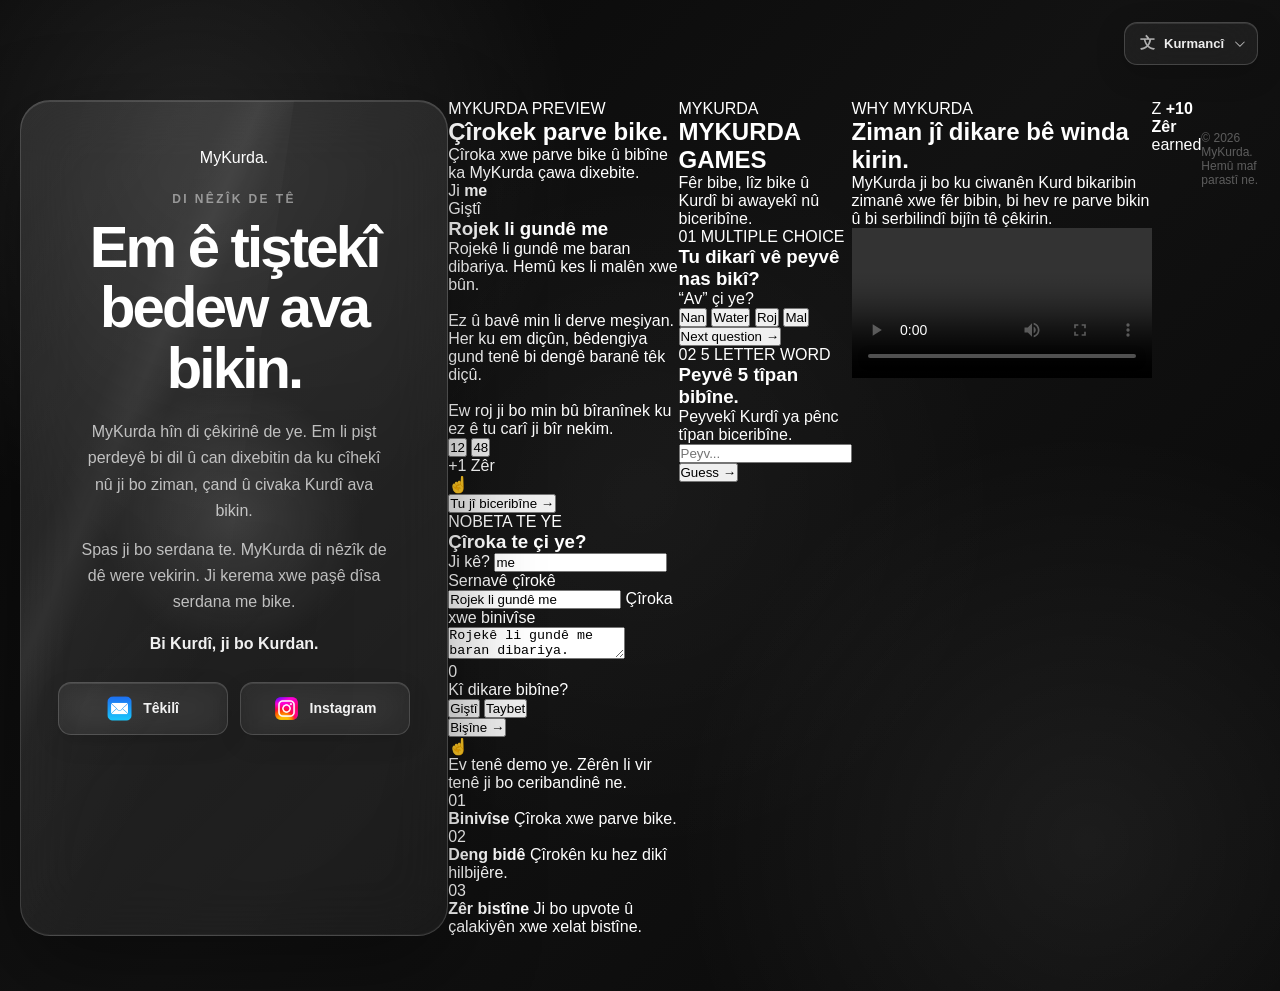
==== commit 0c8b3ed8: "Refactor index.html with updated content and structure Updated the HTML structure and content for th" ====
--- a/index.html
+++ b/index.html
@@ -2,6 +2,7 @@
 <html lang="ku" dir="ltr">
 
 <head>
+
     <meta charset="UTF-8">
 
     <meta
@@ -11,384 +12,960 @@
 
     <meta
         name="description"
-        content="MyKurda — Cîhekî nû ji bo ziman, çand û civaka Kurdî."
+        content="MyKurda — Bi Kurdî, ji bo Kurdan."
     >
 
-    <title>MyKurda — Di nêzîk de tê</title>
-
-    <link
-        rel="icon"
-        type="image/png"
-        href="img/roj.png"
-    >
+    <title>MyKurda</title>
 
     <link
         rel="stylesheet"
         href="style.css"
     >
+
 </head>
 
 
 <body>
 
-    <!-- =========================================
-         LANGUAGE SELECTOR
-    ========================================== -->
-
-    <div class="language-selector">
+
+<!-- =========================================
+     LANGUAGE SELECTOR
+========================================= -->
+
+<div class="language-selector">
+
+    <button
+        class="language-button"
+        id="languageButton"
+        type="button"
+        aria-expanded="false"
+    >
+
+        <span class="language-symbol">文</span>
+
+        <span id="currentLanguage">
+            Kurmancî
+        </span>
+
+        <span class="arrow"></span>
+
+    </button>
+
+
+    <div class="language-menu">
+
+        <button type="button" data-language="ku">
+            Kurmancî
+        </button>
+
+        <button type="button" data-language="ckb">
+            سۆرانی
+        </button>
+
+        <button type="button" data-language="en">
+            English
+        </button>
+
+        <button type="button" data-language="nl">
+            Nederlands
+        </button>
+
+        <button type="button" data-language="de">
+            Deutsch
+        </button>
+
+        <button type="button" data-language="fr">
+            Français
+        </button>
+
+        <button type="button" data-language="ar">
+            العربية
+        </button>
+
+        <button type="button" data-language="tr">
+            Türkçe
+        </button>
+
+    </div>
+
+</div>
+
+
+
+<main class="page">
+
+
+<!-- =========================================
+     HERO
+========================================= -->
+
+<section class="glass-card light-card hero-card">
+
+    <div class="logo">
+        MyKurda<span>.</span>
+    </div>
+
+
+    <div class="eyebrow" data-i18n="eyebrow">
+        Di nêzîk de tê
+    </div>
+
+
+    <h1 data-i18n="title">
+        Em ê tiştekî<br>
+        bedew ava bikin.
+    </h1>
+
+
+    <p
+        class="description"
+        data-i18n="description"
+    >
+        MyKurda hîn di çêkirinê de ye.
+        Em li pişt perdeyê bi dil û can
+        dixebitin da ku cîhekî nû ji bo
+        ziman, çand û civaka Kurdî ava bikin.
+    </p>
+
+
+    <p
+        class="description second"
+        data-i18n="description2"
+    >
+        Spas ji bo serdana te.
+        MyKurda di nêzîk de dê were vekirin.
+        Ji kerema xwe paşê dîsa serdana me bike.
+    </p>
+
+
+    <div
+        class="tagline"
+        data-i18n="tagline"
+    >
+        Bi Kurdî, ji bo Kurdan.
+    </div>
+
+
+    <div class="buttons">
+
+        <a
+            class="button"
+            href="mailto:hello@mykurda.com"
+        >
+
+            <img
+                src="img/mail_logo.png"
+                alt=""
+                class="button-icon"
+            >
+
+            <span data-i18n="contact">
+                Têkilî
+            </span>
+
+        </a>
+
+
+        <a
+            class="button"
+            href="https://www.instagram.com/kehskoh/"
+            target="_blank"
+            rel="noopener noreferrer"
+        >
+
+            <img
+                src="img/instagram_logo.png"
+                alt=""
+                class="button-icon"
+            >
+
+            <span>
+                Instagram
+            </span>
+
+        </a>
+
+    </div>
+
+</section>
+
+
+
+<!-- =========================================
+     STORY PREVIEW
+========================================= -->
+
+<section
+    class="preview-section"
+    id="preview"
+>
+
+    <div class="preview-heading">
+
+        <span
+            class="preview-eyebrow"
+            data-i18n="previewEyebrow"
+        >
+            MYKURDA PREVIEW
+        </span>
+
+        <h2 data-i18n="previewTitle">
+            Çîrokek parve bike.
+        </h2>
+
+        <p data-i18n="previewDescription">
+            Çîroka xwe parve bike û bibîne
+            ka MyKurda çawa dixebite.
+        </p>
+
+    </div>
+
+
+
+    <!-- =====================================
+         STORY PREVIEW BOX
+    ====================================== -->
+
+    <article
+        class="story-card light-card interactive-card"
+        id="featuredStory"
+    >
+
+        <!-- TOP -->
+
+        <div class="story-top">
+
+            <div class="story-author">
+
+                <div class="story-label">
+
+                    <span data-i18n="from">
+                        Ji
+                    </span>
+
+                    <strong id="previewSender">
+                        me
+                    </strong>
+
+                </div>
+
+            </div>
+
+
+            <span
+                class="visibility-badge"
+                data-i18n="public"
+            >
+                Giştî
+            </span>
+
+        </div>
+
+
+
+        <!-- TITLE -->
+
+        <h3
+            class="story-title"
+            id="featuredStoryTitle"
+        >
+            Rojek li gundê me
+        </h3>
+
+
+
+        <!-- STORY -->
+
+        <div
+            class="story-text"
+            id="featuredStoryText"
+        >
+
+            Rojekê li gundê me baran dibariya.
+            Hemû kes li malên xwe bûn.
+
+            <br><br>
+
+            Ez û bavê min li derve meşiyan.
+            Her ku em diçûn, bêdengiya gund
+            tenê bi dengê baranê têk diçû.
+
+            <br><br>
+
+            Ew roj ji bo min bû bîranînek
+            ku ez ê tu carî ji bîr nekim.
+
+        </div>
+
+
+
+        <!-- BOTTOM -->
+
+        <div class="story-bottom">
+
+            <div class="vote-group">
+
+                <button
+                    class="vote-button downvote"
+                    type="button"
+                    aria-label="Downvote"
+                >
+
+                    <span class="vote-arrow down"></span>
+
+                    <span class="vote-count">
+                        12
+                    </span>
+
+                </button>
+
+
+                <button
+                    class="vote-button upvote"
+                    type="button"
+                    aria-label="Upvote"
+                >
+
+                    <span class="vote-arrow up"></span>
+
+                    <span class="vote-count">
+                        48
+                    </span>
+
+                </button>
+
+            </div>
+
+
+            <div class="reward">
+
+                <span class="reward-plus">
+                    +1
+                </span>
+
+                <span>
+                    Zêr
+                </span>
+
+            </div>
+
+        </div>
+
+
+
+        <!-- POINTING HAND -->
+
+        <div
+            class="finger finger-story"
+            aria-hidden="true"
+        >
+
+            <span class="finger-hand-1">
+                ☝
+            </span>
+
+        </div>
+
+    </article>
+
+
+
+    <!-- =====================================
+         PREVIEW BUTTON
+    ====================================== -->
+
+    <div class="preview-button-wrap">
 
         <button
-            class="language-button"
-            id="languageButton"
+            class="preview-button"
+            id="previewButton"
             type="button"
-            aria-label="Choose language"
-            aria-expanded="false"
-        >
-
-            <span class="language-symbol">文</span>
-
-            <span id="currentLanguage">
-                Kurmancî
-            </span>
-
-            <span class="arrow"></span>
+        >
+
+            <span data-i18n="tryPreview">
+                Tu jî biceribîne
+            </span>
+
+            <span class="post-arrow">
+                →
+            </span>
 
         </button>
 
+    </div>
+
+
+
+    <!-- =====================================
+         CREATE STORY
+    ====================================== -->
+
+    <div class="create-card light-card">
+
+        <div class="create-header">
+
+            <span
+                class="create-eyebrow"
+                data-i18n="createEyebrow"
+            >
+                NOBETA TE YE
+            </span>
+
+
+            <h3 data-i18n="createTitle">
+                Çîroka te çi ye?
+            </h3>
+
+        </div>
+
+
+
+        <!-- AUTHOR -->
+
+        <label
+            class="field-label"
+            for="sender"
+            data-i18n="senderLabel"
+        >
+            Ji kê?
+        </label>
+
+
+        <input
+            id="sender"
+            class="glass-input"
+            type="text"
+            value="me"
+            autocomplete="off"
+        >
+
+
+
+        <!-- STORY TITLE -->
+
+        <label
+            class="field-label"
+            for="storyTitleInput"
+            data-i18n="storyTitleLabel"
+        >
+            Sernavê çîrokê
+        </label>
+
+
+        <input
+            id="storyTitleInput"
+            class="glass-input"
+            type="text"
+            value="Rojek li gundê me"
+            autocomplete="off"
+            data-i18n-placeholder="storyTitlePlaceholder"
+            placeholder="Sernavê çîrokê..."
+        >
+
+
+
+        <!-- STORY -->
+
+        <label
+            class="field-label"
+            for="storyInput"
+            data-i18n="storyLabel"
+        >
+            Çîroka xwe binivîse
+        </label>
+
+
+        <textarea
+            id="storyInput"
+            class="glass-input story-input"
+            data-i18n-placeholder="storyPlaceholder"
+            placeholder="Çîroka xwe li vir binivîse..."
+        >Rojekê li gundê me baran dibariya.
+Hemû kes li malên xwe bûn.
+
+Ez û bavê min li derve meşiyan.
+Her ku em diçûn, bêdengiya gund
+tenê bi dengê baranê têk diçû.
+
+Ew roj ji bo min bû bîranînek
+ku ez ê tu carî ji bîr nekim.</textarea>
+
 
         <div
-            class="language-menu"
-            id="languageMenu"
-        >
-
-            <button type="button" data-language="ku">
-                Kurmancî
+            class="character-count"
+            id="characterCount"
+        >
+            0
+        </div>
+
+
+
+        <!-- VISIBILITY -->
+
+        <div class="visibility-row">
+
+            <span
+                class="field-label"
+                data-i18n="visibilityLabel"
+            >
+                Kî dikare bibîne?
+            </span>
+
+
+            <div class="visibility-options">
+
+                <button
+                    class="visibility-option active"
+                    type="button"
+                    data-visibility="public"
+                    data-i18n="public"
+                >
+                    Giştî
+                </button>
+
+
+                <button
+                    class="visibility-option"
+                    type="button"
+                    data-visibility="private"
+                    data-i18n="private"
+                >
+                    Taybet
+                </button>
+
+            </div>
+
+        </div>
+
+
+
+        <!-- POST -->
+
+        <button
+            class="post-button"
+            id="postButton"
+            type="button"
+        >
+
+            <span data-i18n="post">
+                Bişîne
+            </span>
+
+            <span class="post-arrow">
+                →
+            </span>
+
+        </button>
+
+
+        <div
+            class="finger finger-post"
+            aria-hidden="true"
+        >
+
+            <span class="finger-hand-2">
+                ☝
+            </span>
+
+        </div>
+
+
+        <p
+            class="demo-notice"
+            data-i18n="demoNotice"
+        >
+            Ev tenê demo ye. Zêrên li vir tenê ji bo ceribandinê ne.
+        </p>
+
+    </div>
+
+
+
+    <!-- =====================================
+         STORY FEED
+    ====================================== -->
+
+    <div id="storyFeed"></div>
+
+
+
+    <!-- =====================================
+         FEATURES
+    ====================================== -->
+
+    <div class="feature-strip light-card">
+
+        <div class="feature-item">
+
+            <span class="feature-number">
+                01
+            </span>
+
+            <div>
+
+                <strong data-i18n="featureOneTitle">
+                    Binivîse
+                </strong>
+
+                <span data-i18n="featureOneText">
+                    Çîroka xwe parve bike.
+                </span>
+
+            </div>
+
+        </div>
+
+
+        <div class="feature-item">
+
+            <span class="feature-number">
+                02
+            </span>
+
+            <div>
+
+                <strong data-i18n="featureTwoTitle">
+                    Deng bidê
+                </strong>
+
+                <span data-i18n="featureTwoText">
+                    Çîrokên ku hez dikî hilbijêre.
+                </span>
+
+            </div>
+
+        </div>
+
+
+        <div class="feature-item">
+
+            <span class="feature-number">
+                03
+            </span>
+
+            <div>
+
+                <strong data-i18n="featureThreeTitle">
+                    Zêr bistîne
+                </strong>
+
+                <span data-i18n="featureThreeText">
+                    Ji bo upvote û çalakiyên xwe xelat bistîne.
+                </span>
+
+            </div>
+
+        </div>
+
+    </div>
+
+</section>
+
+
+
+<!-- =========================================
+     GAMES
+========================================= -->
+
+<section class="games-section">
+
+    <div class="section-heading">
+
+        <span class="section-eyebrow">
+            MYKURDA
+        </span>
+
+        <h2>
+            MYKURDA GAMES
+        </h2>
+
+        <p>
+            Fêr bibe, lîz bike û Kurdî bi awayekî nû biceribîne.
+        </p>
+
+    </div>
+
+
+
+    <div class="games-grid">
+
+
+        <!-- MULTIPLE CHOICE -->
+
+        <article class="game-card light-card">
+
+            <div class="game-header">
+
+                <span class="game-number">
+                    01
+                </span>
+
+                <span class="game-type">
+                    MULTIPLE CHOICE
+                </span>
+
+            </div>
+
+
+            <h3>
+                Tu dikarî vê peyvê nas bikî?
+            </h3>
+
+
+            <p class="game-question">
+                “Av” çi ye?
+            </p>
+
+
+            <div
+                class="quiz-options"
+                id="quizOptions"
+            >
+
+                <button
+                    type="button"
+                    data-answer="wrong"
+                >
+                    Nan
+                </button>
+
+                <button
+                    type="button"
+                    data-answer="correct"
+                >
+                    Water
+                </button>
+
+                <button
+                    type="button"
+                    data-answer="wrong"
+                >
+                    Roj
+                </button>
+
+                <button
+                    type="button"
+                    data-answer="wrong"
+                >
+                    Mal
+                </button>
+
+            </div>
+
+
+            <div
+                class="game-feedback"
+                id="quizFeedback"
+            ></div>
+
+
+            <button
+                class="game-action"
+                id="nextQuiz"
+                type="button"
+            >
+                Next question →
             </button>
 
-            <button type="button" data-language="ckb">
-                سۆرانی
+        </article>
+
+
+
+        <!-- WORDLE -->
+
+        <article class="game-card light-card">
+
+            <div class="game-header">
+
+                <span class="game-number">
+                    02
+                </span>
+
+                <span class="game-type">
+                    5 LETTER WORD
+                </span>
+
+            </div>
+
+
+            <h3>
+                Peyvê 5 tîpan bibîne.
+            </h3>
+
+
+            <p class="wordle-description">
+                Peyvekî Kurdî ya pênc tîpan biceribîne.
+            </p>
+
+
+            <div
+                class="wordle-grid"
+                id="wordleGrid"
+            >
+
+                <div class="wordle-row">
+                    <span></span>
+                    <span></span>
+                    <span></span>
+                    <span></span>
+                    <span></span>
+                </div>
+
+                <div class="wordle-row">
+                    <span></span>
+                    <span></span>
+                    <span></span>
+                    <span></span>
+                    <span></span>
+                </div>
+
+                <div class="wordle-row">
+                    <span></span>
+                    <span></span>
+                    <span></span>
+                    <span></span>
+                    <span></span>
+                </div>
+
+                <div class="wordle-row">
+                    <span></span>
+                    <span></span>
+                    <span></span>
+                    <span></span>
+                    <span></span>
+                </div>
+
+                <div class="wordle-row">
+                    <span></span>
+                    <span></span>
+                    <span></span>
+                    <span></span>
+                    <span></span>
+                </div>
+
+            </div>
+
+
+            <input
+                id="wordleInput"
+                class="glass-input wordle-input"
+                maxlength="5"
+                autocomplete="off"
+                placeholder="Peyv..."
+            >
+
+
+            <button
+                class="game-action"
+                id="wordleButton"
+                type="button"
+            >
+                Guess →
             </button>
 
-            <button type="button" data-language="en">
-                English
-            </button>
-
-            <button type="button" data-language="nl">
-                Nederlands
-            </button>
-
-            <button type="button" data-language="de">
-                Deutsch
-            </button>
-
-            <button type="button" data-language="fr">
-                Français
-            </button>
-
-            <button type="button" data-language="ar">
-                العربية
-            </button>
-
-            <button type="button" data-language="tr">
-                Türkçe
-            </button>
-
-        </div>
-
-    </div>
-
-
-    <!-- =========================================
-         MAIN
-    ========================================== -->
-
-    <main class="page">
-
-        <div class="content-wrapper">
-
-
-            <!-- =====================================
-                 MAIN GLASS CARD
-            ====================================== -->
-
-            <section class="glass-card">
-
-
-                <!-- Logo -->
-
-                <div class="logo">
-
-                    <img
-                        src="img/logo.png"
-                        alt="MyKurda"
-                    >
-
-                </div>
-
-
-                <!-- Eyebrow -->
-
-                <div
-                    class="eyebrow"
-                    data-i18n="eyebrow"
-                >
-                    Di nêzîk de tê
-                </div>
-
-
-                <!-- Title -->
-
-                <h1 data-i18n="title">
-                    Em ê tiştekî<br>
-                    bedew ava bikin.
-                </h1>
-
-
-                <!-- Description -->
-
-                <p
-                    class="description"
-                    data-i18n="description"
-                >
-                    MyKurda hîn di çêkirinê de ye.
-                    Em li pişt perdeyê bi dil û can dixebitin
-                    da ku cîhekî nû ji bo ziman, çand û civaka Kurdî ava bikin.
-                </p>
-
-
-                <p
-                    class="description second"
-                    data-i18n="description2"
-                >
-                    Spas ji bo serdana te.
-                    MyKurda di nêzîk de dê were vekirin.
-                    Ji kerema xwe paşê dîsa serdana me bike.
-                </p>
-
-
-                <!-- Tagline -->
-
-                <p
-                    class="tagline"
-                    data-i18n="tagline"
-                >
-                    Bi Kurdî, ji bo Kurdan.
-                </p>
-
-
-                <!-- Contact -->
-
-                <div class="buttons">
-
-                    <a
-                        class="button"
-                        href="mailto:hello@mykurda.com"
-                    >
-
-                        <img
-                            src="img/mail_logo.png"
-                            alt=""
-                            class="button-icon"
-                        >
-
-                        <span data-i18n="contact">
-                            Têkilî
-                        </span>
-
-                    </a>
-
-
-                    <a
-                        class="button"
-                        href="https://www.instagram.com/kehskoh/"
-                        target="_blank"
-                        rel="noopener noreferrer"
-                    >
-
-                        <img
-                            src="img/instagram_logo.png"
-                            alt=""
-                            class="button-icon"
-                        >
-
-                        <span>
-                            Instagram
-                        </span>
-
-                    </a>
-
-                </div>
-
-
-                <footer data-i18n="footer">
-                    © 2026 MyKurda. Hemû maf parastî ne.
-                </footer>
-
-            </section>
-
-
-            <!-- =====================================
-                 WHAT IS MYKURDA
-            ====================================== -->
-
-            <section class="about-section">
-
-                <button
-                    class="about-toggle"
-                    id="aboutToggle"
-                    type="button"
-                    aria-expanded="false"
-                >
-
-                    <span data-i18n="aboutTitle">
-                        MyKurda çi ye?
-                    </span>
-
-                    <span class="about-arrow"></span>
-
-                </button>
-
-
-                <div
-                    class="about-content"
-                    id="aboutContent"
-                >
-
-                    <p
-                        class="about-intro"
-                        data-i18n="aboutIntro"
-                    >
-                        Cîhekî nû ji bo ziman, çand, afirînerî û civaka Kurdî.
-                    </p>
-
-
-                    <div class="feature-grid">
-
-
-                        <!-- Poems -->
-
-                        <div class="feature-card">
-
-                            <div class="feature-line"></div>
-
-                            <h3 data-i18n="featurePoemsTitle">
-                                Helbest û gotin
-                            </h3>
-
-                            <p data-i18n="featurePoems">
-                                Helbestên xwe binivîse, wan ji kesekî re bişîne û dengê xwe bi civakê re parve bike.
-                            </p>
-
-                        </div>
-
-
-                        <!-- Games -->
-
-                        <div class="feature-card">
-
-                            <div class="feature-line"></div>
-
-                            <h3 data-i18n="featureGamesTitle">
-                                Lîstikên Kurdî
-                            </h3>
-
-                            <p data-i18n="featureGames">
-                                Di lîstikên zimanî de li dijî kesên din bilîze û jêhatîbûna xwe biceribîne.
-                            </p>
-
-                        </div>
-
-
-                        <!-- Learning -->
-
-                        <div class="feature-card">
-
-                            <div class="feature-line"></div>
-
-                            <h3 data-i18n="featureLearnTitle">
-                                Fêrbûna Kurdî
-                            </h3>
-
-                            <p data-i18n="featureLearn">
-                                Kurdî hîn bibe, XP bi dest bixe û di lîgên MyKurda de pêş bikeve.
-                            </p>
-
-                        </div>
-
-
-                        <!-- Community -->
-
-                        <div class="feature-card">
-
-                            <div class="feature-line"></div>
-
-                            <h3 data-i18n="featureSocialTitle">
-                                Civak
-                            </h3>
-
-                            <p data-i18n="featureSocial">
-                                Bi hevalên xwe re biaxive û bi civaka Kurdî re girêdanên nû ava bike.
-                            </p>
-
-                        </div>
-
-
-                    </div>
-
-
-                    <!-- Zêr -->
-
-                    <div class="zêr-preview">
-
-                        <div class="zêr-symbol">
-                            Z
-                        </div>
-
-                        <div>
-
-                            <strong data-i18n="zerTitle">
-                                Zêr
-                            </strong>
-
-                            <p data-i18n="zerText">
-                                Bi çalakiyên xwe Zêr bi dest bixe û di MyKurda de bikar bîne.
-                            </p>
-
-                        </div>
-
-                    </div>
-
-
-                    <p
-                        class="coming-feature"
-                        data-i18n="comingFeature"
-                    >
-                        Ev tenê destpêk e.
-                    </p>
-
-                </div>
-
-            </section>
-
-
-            <!-- =====================================
-                 FOOT TAGLINE
-            ====================================== -->
 
             <div
-                class="bottom-tagline"
-                data-i18n="bottomTagline"
-            >
-                Bi Kurdî, ji bo Kurdan.
-            </div>
-
-
-        </div>
-
-    </main>
-
-
-    <script src="script.js"></script>
+                class="game-feedback"
+                id="wordleFeedback"
+            ></div>
+
+        </article>
+
+    </div>
+
+</section>
+
+
+
+<!-- =========================================
+     MOTIVATION
+========================================= -->
+
+<section class="motivation-section">
+
+    <div class="motivation-card light-card">
+
+        <div class="motivation-content">
+
+            <span class="section-eyebrow">
+                WHY MYKURDA
+            </span>
+
+
+            <h2>
+                Ziman jî dikare bê winda kirin.
+            </h2>
+
+
+            <p>
+                MyKurda ji bo ku ciwanên Kurd bikaribin
+                zimanê xwe fêr bibin, bi hev re parve bikin
+                û bi serbilindî bijîn tê çêkirin.
+            </p>
+
+        </div>
+
+
+        <div class="motivation-video">
+
+            <video
+                src="video/kurdish_youth.mp4"
+                controls
+                playsinline
+                preload="metadata"
+            ></video>
+
+        </div>
+
+    </div>
+
+</section>
+
+
+
+<!-- =========================================
+     ZÊR POPUP
+========================================= -->
+
+<div
+    class="zer-popup"
+    id="zerPopup"
+    aria-live="polite"
+>
+
+    <span class="zer-coin">
+        Z
+    </span>
+
+    <strong>
+        +10 Zêr
+    </strong>
+
+    <span>
+        earned
+    </span>
+
+</div>
+
+
+
+<!-- =========================================
+     FOOTER
+========================================= -->
+
+<footer>
+
+    <span data-i18n="footer">
+        © 2026 MyKurda. Hemû maf parastî ne.
+    </span>
+
+</footer>
+
+
+</main>
+
+
+<script src="script.js"></script>
 
 </body>
 
--- a/style.css
+++ b/style.css
@@ -10,11 +10,13 @@
 
 
 html {
-    scroll-behavior: smooth;
+    width: 100%;
+    min-height: 100%;
 }
 
 
 body {
+    width: 100%;
     min-height: 100vh;
 
     font-family:
@@ -30,22 +32,25 @@
 
     background:
         radial-gradient(
-            circle at 15% 10%,
-            rgba(255, 255, 255, 0.09),
+            circle at 15% 15%,
+            rgba(255, 255, 255, 0.10),
             transparent 28%
         ),
-
         radial-gradient(
             circle at 85% 85%,
             rgba(255, 255, 255, 0.07),
             transparent 30%
         ),
-
+        radial-gradient(
+            circle at 50% 50%,
+            rgba(255, 255, 255, 0.035),
+            transparent 45%
+        ),
         linear-gradient(
             135deg,
-            #070707,
+            #070707 0%,
             #121212 50%,
-            #080808
+            #080808 100%
         );
 
     overflow-x: hidden;
@@ -57,14 +62,28 @@
 ========================================= */
 
 .page {
-    width: min(1100px, calc(100% - 32px));
-
-    margin: 0 auto;
-
-    padding:
-        100px
-        0
-        60px;
+    width: 100%;
+
+    min-height: 100vh;
+
+    padding: 100px 20px 55px;
+
+    display: flex;
+
+    justify-content: center;
+}
+
+
+.content-wrapper {
+    width: 100%;
+
+    max-width: 780px;
+
+    display: flex;
+
+    flex-direction: column;
+
+    align-items: center;
 }
 
 
@@ -78,7 +97,7 @@
     top: 22px;
     right: 22px;
 
-    z-index: 1000;
+    z-index: 100;
 }
 
 
@@ -91,20 +110,20 @@
 
     padding: 11px 15px;
 
-    border: 1px solid rgba(255,255,255,.18);
+    border: 1px solid rgba(255,255,255,0.18);
 
     border-radius: 13px;
 
-    color: rgba(255,255,255,.92);
-
-    background: rgba(255,255,255,.055);
-
-    backdrop-filter: blur(22px);
-    -webkit-backdrop-filter: blur(22px);
+    color: rgba(255,255,255,0.92);
+
+    background: rgba(255,255,255,0.055);
+
+    backdrop-filter: blur(22px) saturate(140%);
+    -webkit-backdrop-filter: blur(22px) saturate(140%);
 
     box-shadow:
-        inset 0 1px 0 rgba(255,255,255,.10),
-        0 8px 30px rgba(0,0,0,.18);
+        inset 0 1px 0 rgba(255,255,255,0.10),
+        0 8px 30px rgba(0,0,0,0.18);
 
     font-family: inherit;
 
@@ -115,26 +134,25 @@
     cursor: pointer;
 
     transition:
-        .25s ease;
+        background 0.25s ease,
+        border-color 0.25s ease,
+        transform 0.25s ease;
 }
 
 
 .language-button:hover {
-    background:
-        rgba(255,255,255,.10);
-
-    border-color:
-        rgba(255,255,255,.28);
-
-    transform:
-        translateY(-1px);
+    background: rgba(255,255,255,0.095);
+
+    border-color: rgba(255,255,255,0.28);
+
+    transform: translateY(-1px);
 }
 
 
 .language-symbol {
-    opacity: .7;
-
     font-size: 15px;
+
+    opacity: 0.7;
 }
 
 
@@ -144,20 +162,15 @@
 
     margin-left: 2px;
 
-    border-right:
-        1.5px solid
-        rgba(255,255,255,.65);
-
-    border-bottom:
-        1.5px solid
-        rgba(255,255,255,.65);
+    border-right: 1.5px solid rgba(255,255,255,0.65);
+    border-bottom: 1.5px solid rgba(255,255,255,0.65);
 
     transform:
         rotate(45deg)
         translateY(-2px);
 
     transition:
-        .25s ease;
+        transform 0.25s ease;
 }
 
 
@@ -176,27 +189,25 @@
     position: absolute;
 
     top: calc(100% + 8px);
+
     right: 0;
 
     width: 175px;
 
     padding: 7px;
 
-    border:
-        1px solid
-        rgba(255,255,255,.16);
+    border: 1px solid rgba(255,255,255,0.16);
 
     border-radius: 15px;
 
-    background:
-        rgba(18,18,18,.72);
-
-    backdrop-filter: blur(25px);
-    -webkit-backdrop-filter: blur(25px);
+    background: rgba(18,18,18,0.62);
+
+    backdrop-filter: blur(25px) saturate(150%);
+    -webkit-backdrop-filter: blur(25px) saturate(150%);
 
     box-shadow:
-        0 20px 50px
-        rgba(0,0,0,.35);
+        inset 0 1px 0 rgba(255,255,255,0.08),
+        0 20px 50px rgba(0,0,0,0.35);
 
     opacity: 0;
 
@@ -204,10 +215,12 @@
 
     transform:
         translateY(-7px)
-        scale(.98);
+        scale(0.98);
 
     transition:
-        .2s ease;
+        opacity 0.2s ease,
+        transform 0.2s ease,
+        visibility 0.2s ease;
 }
 
 
@@ -227,12 +240,11 @@
 
     padding: 9px 12px;
 
-    border: 0;
+    border: 1px solid transparent;
 
     border-radius: 9px;
 
-    color:
-        rgba(255,255,255,.82);
+    color: rgba(255,255,255,0.82);
 
     background: transparent;
 
@@ -245,95 +257,122 @@
     cursor: pointer;
 
     transition:
-        .18s ease;
+        background 0.18s ease,
+        color 0.18s ease,
+        transform 0.18s ease;
 }
 
 
 .language-menu button:hover {
     color: #ffffff;
 
-    background:
-        rgba(255,255,255,.09);
-
-    transform:
-        translateX(2px);
-}
-
-
-/* =========================================
-   GLASS
-========================================= */
-
-.glass-card,
-.glass-card-small,
-.feature-card,
-.demo-card {
+    background: rgba(255,255,255,0.09);
+
+    transform: translateX(2px);
+}
+
+
+/* =========================================
+   MAIN GLASS CARD
+========================================= */
+
+.glass-card {
     --mouse-x: 50%;
     --mouse-y: 50%;
 
     position: relative;
 
-    border:
-        1px solid
-        rgba(255,255,255,.14);
+    width: 100%;
+
+    padding: 48px 58px 34px;
+
+    border: 1px solid rgba(255,255,255,0.16);
+
+    border-radius: 30px;
 
     background:
         radial-gradient(
             circle at var(--mouse-x) var(--mouse-y),
-            rgba(255,255,255,.11),
-            transparent 27%
+            rgba(255,255,255,0.13),
+            transparent 28%
         ),
-
         linear-gradient(
             135deg,
-            rgba(255,255,255,.085),
-            rgba(255,255,255,.035)
+            rgba(255,255,255,0.105),
+            rgba(255,255,255,0.045)
         );
 
-    backdrop-filter:
-        blur(25px)
-        saturate(140%);
-
-    -webkit-backdrop-filter:
-        blur(25px)
-        saturate(140%);
+    backdrop-filter: blur(30px) saturate(140%);
+    -webkit-backdrop-filter: blur(30px) saturate(140%);
 
     box-shadow:
-        inset 0 1px 0
-        rgba(255,255,255,.11),
-
-        0 25px 80px
-        rgba(0,0,0,.28);
+        inset 0 1px 0 rgba(255,255,255,0.13),
+        inset 0 -1px 0 rgba(255,255,255,0.035),
+        0 30px 90px rgba(0,0,0,0.40);
+
+    text-align: center;
 
     overflow: hidden;
 }
 
 
-.glass-card::after,
-.glass-card-small::after,
-.feature-card::after,
-.demo-card::after {
+.glass-card::before {
     content: "";
 
     position: absolute;
 
+    top: -40%;
+    left: -20%;
+
+    width: 70%;
+    height: 180%;
+
+    background:
+        linear-gradient(
+            105deg,
+            transparent 25%,
+            rgba(255,255,255,0.035) 45%,
+            rgba(255,255,255,0.075) 50%,
+            rgba(255,255,255,0.025) 55%,
+            transparent 75%
+        );
+
+    transform: rotate(8deg);
+
+    pointer-events: none;
+}
+
+
+.glass-card::after {
+    content: "";
+
+    position: absolute;
+
     inset: 0;
+
+    border-radius: inherit;
 
     background:
         radial-gradient(
             circle at var(--mouse-x) var(--mouse-y),
-            rgba(255,255,255,.08),
-            transparent 25%
+            rgba(255,255,255,0.08),
+            transparent 22%
         );
 
     pointer-events: none;
-}
-
-
-.glass-card > *,
-.glass-card-small > *,
-.feature-card > *,
-.demo-card > * {
+
+    opacity: 0;
+
+    transition: opacity 0.3s ease;
+}
+
+
+.glass-card.mouse-active::after {
+    opacity: 1;
+}
+
+
+.glass-card > * {
     position: relative;
 
     z-index: 2;
@@ -341,131 +380,106 @@
 
 
 /* =========================================
-   HERO
-========================================= */
-
-.hero-card {
-    padding:
-        65px
-        60px
-        52px;
-
-    border-radius: 34px;
-
-    text-align: center;
-}
-
-
-.logo-wrapper {
+   LOGO
+========================================= */
+
+.logo {
+    margin-bottom: 25px;
+
     display: flex;
 
     justify-content: center;
-
-    margin-bottom: 30px;
-}
-
-
-.main-logo {
-    width: 78px;
-    height: 78px;
+}
+
+
+.logo img {
+    width: 64px;
+    height: 64px;
 
     object-fit: contain;
 
     filter:
         drop-shadow(
-            0 12px 30px
-            rgba(0,0,0,.35)
+            0 8px 20px rgba(0,0,0,0.25)
         );
-
-    transition:
-        transform .35s ease;
-}
-
-
-.main-logo:hover {
-    transform:
-        scale(1.06)
-        rotate(-2deg);
-}
-
-
-.eyebrow,
-.section-eyebrow {
-    display: block;
-
-    margin-bottom: 12px;
-
-    color:
-        rgba(255,255,255,.48);
-
-    font-size: 11px;
-
-    font-weight: 700;
-
-    letter-spacing: 2.5px;
+}
+
+
+/* =========================================
+   TEXT
+========================================= */
+
+.eyebrow {
+    margin-bottom: 11px;
+
+    font-size: 12px;
+
+    font-weight: 650;
+
+    letter-spacing: 2.4px;
 
     text-transform: uppercase;
+
+    color: rgba(255,255,255,0.48);
 }
 
 
 h1 {
-    margin-bottom: 24px;
-
-    font-size:
-        clamp(42px, 7vw, 68px);
-
-    line-height: 1.02;
-
-    letter-spacing: -3.5px;
-
-    font-weight: 800;
+    margin-bottom: 21px;
+
+    font-size: clamp(38px, 6vw, 58px);
+
+    line-height: 1.04;
+
+    letter-spacing: -2.8px;
+
+    font-weight: 750;
 }
 
 
 .description {
-    max-width: 720px;
-
-    margin:
-        0 auto;
-
-    color:
-        rgba(255,255,255,.69);
+    max-width: 630px;
+
+    margin: 0 auto;
 
     font-size: 16px;
 
-    line-height: 1.7;
+    line-height: 1.65;
+
+    color: rgba(255,255,255,0.70);
 }
 
 
 .description.second {
-    margin-top: 13px;
+    margin-top: 12px;
 }
 
 
 .tagline {
-    margin-top: 23px;
-
-    font-size: 17px;
-
-    font-weight: 700;
-
-    color:
-        rgba(255,255,255,.95);
-}
-
-
-/* =========================================
-   BUTTONS
+    margin-top: 19px;
+
+    font-size: 16px;
+
+    font-weight: 650;
+
+    color: rgba(255,255,255,0.94);
+}
+
+
+/* =========================================
+   CONTACT BUTTONS
 ========================================= */
 
 .buttons {
     display: flex;
 
+    align-items: center;
+
     justify-content: center;
 
     gap: 12px;
 
-    margin-top: 31px;
+    margin-top: 29px;
 }
 
 
@@ -473,25 +487,30 @@
     display: inline-flex;
 
     align-items: center;
+
     justify-content: center;
 
-    gap: 10px;
+    gap: 11px;
 
     min-width: 170px;
 
-    padding: 13px 20px;
-
-    border:
-        1px solid
-        rgba(255,255,255,.16);
+    padding: 13px 22px;
+
+    border: 1px solid rgba(255,255,255,0.16);
 
     border-radius: 13px;
 
-    color:
-        rgba(255,255,255,.94);
+    color: rgba(255,255,255,0.94);
 
     background:
-        rgba(255,255,255,.04);
+        rgba(255,255,255,0.035);
+
+    backdrop-filter: blur(18px);
+    -webkit-backdrop-filter: blur(18px);
+
+    box-shadow:
+        inset 0 1px 0 rgba(255,255,255,0.10),
+        0 8px 25px rgba(0,0,0,0.12);
 
     text-decoration: none;
 
@@ -499,27 +518,25 @@
 
     font-weight: 600;
 
-    backdrop-filter:
-        blur(15px);
-
     transition:
-        .25s ease;
+        transform 0.25s ease,
+        background 0.25s ease,
+        border-color 0.25s ease,
+        box-shadow 0.25s ease;
 }
 
 
 .button:hover {
-    transform:
-        translateY(-3px);
+    transform: translateY(-3px);
 
     background:
-        rgba(255,255,255,.09);
-
-    border-color:
-        rgba(255,255,255,.28);
+        rgba(255,255,255,0.075);
+
+    border-color: rgba(255,255,255,0.30);
 
     box-shadow:
-        0 12px 35px
-        rgba(0,0,0,.20);
+        inset 0 1px 0 rgba(255,255,255,0.14),
+        0 12px 35px rgba(0,0,0,0.22);
 }
 
 
@@ -532,725 +549,331 @@
 
 
 /* =========================================
-   SECTION HEADINGS
-========================================= */
-
-.intro-section,
-.demo-section {
-    margin-top: 110px;
-}
-
-
-.section-heading {
-    max-width: 650px;
-
-    margin:
-        0 auto 35px;
+   FOOTER
+========================================= */
+
+footer {
+    margin-top: 31px;
+
+    font-size: 12px;
+
+    color: rgba(255,255,255,0.32);
+}
+
+
+/* =========================================
+   ABOUT SECTION
+========================================= */
+
+.about-section {
+    width: 100%;
+
+    margin-top: 18px;
+
+    border: 1px solid rgba(255,255,255,0.10);
+
+    border-radius: 20px;
+
+    background: rgba(255,255,255,0.025);
+
+    backdrop-filter: blur(20px);
+    -webkit-backdrop-filter: blur(20px);
+
+    overflow: hidden;
+
+    box-shadow:
+        inset 0 1px 0 rgba(255,255,255,0.05),
+        0 15px 50px rgba(0,0,0,0.15);
+}
+
+
+/* =========================================
+   ABOUT TOGGLE
+========================================= */
+
+.about-toggle {
+    width: 100%;
+
+    display: flex;
+
+    align-items: center;
+
+    justify-content: space-between;
+
+    padding: 17px 20px;
+
+    border: none;
+
+    color: rgba(255,255,255,0.88);
+
+    background: transparent;
+
+    font-family: inherit;
+
+    font-size: 14px;
+
+    font-weight: 650;
+
+    text-align: left;
+
+    cursor: pointer;
+}
+
+
+.about-arrow {
+    width: 7px;
+    height: 7px;
+
+    border-right: 1.5px solid rgba(255,255,255,0.55);
+    border-bottom: 1.5px solid rgba(255,255,255,0.55);
+
+    transform:
+        rotate(45deg)
+        translateY(-2px);
+
+    transition:
+        transform 0.25s ease;
+}
+
+
+.about-section.open .about-arrow {
+    transform:
+        rotate(225deg)
+        translateY(-2px);
+}
+
+
+/* =========================================
+   ABOUT CONTENT
+========================================= */
+
+.about-content {
+    max-height: 0;
+
+    opacity: 0;
+
+    overflow: hidden;
+
+    padding: 0 20px;
+
+    transition:
+        max-height 0.5s ease,
+        opacity 0.35s ease,
+        padding 0.4s ease;
+}
+
+
+.about-section.open .about-content {
+    max-height: 700px;
+
+    opacity: 1;
+
+    padding:
+        0
+        20px
+        23px;
+}
+
+
+.about-intro {
+    margin-bottom: 17px;
+
+    font-size: 14px;
+
+    line-height: 1.6;
+
+    color: rgba(255,255,255,0.58);
 
     text-align: center;
 }
 
 
-.section-heading h2 {
-    margin-bottom: 10px;
-
-    font-size:
-        clamp(30px, 5vw, 45px);
-
-    letter-spacing:
-        -1.8px;
-}
-
-
-.section-heading p {
-    color:
-        rgba(255,255,255,.58);
-
-    line-height: 1.6;
-
-    font-size: 15px;
-}
-
-
-/* =========================================
-   FEATURES
+/* =========================================
+   FEATURE GRID
 ========================================= */
 
 .feature-grid {
     display: grid;
 
     grid-template-columns:
-        repeat(4, 1fr);
-
-    gap: 14px;
+        repeat(2, 1fr);
+
+    gap: 10px;
 }
 
 
 .feature-card {
-    min-height: 245px;
-
-    padding: 27px 23px;
-
-    border-radius: 22px;
+    position: relative;
+
+    padding: 17px;
+
+    border:
+        1px solid
+        rgba(255,255,255,0.08);
+
+    border-radius: 15px;
+
+    background:
+        rgba(255,255,255,0.025);
+
+    text-align: left;
 
     transition:
-        transform .3s ease,
-        border-color .3s ease;
+        background 0.25s ease,
+        border-color 0.25s ease,
+        transform 0.25s ease;
 }
 
 
 .feature-card:hover {
-    transform:
-        translateY(-5px);
+    transform: translateY(-2px);
+
+    background:
+        rgba(255,255,255,0.055);
 
     border-color:
-        rgba(255,255,255,.25);
-}
-
-
-.feature-icon {
+        rgba(255,255,255,0.16);
+}
+
+
+.feature-line {
+    width: 24px;
+
+    height: 2px;
+
+    margin-bottom: 12px;
+
+    border-radius: 5px;
+
+    background:
+        rgba(255,255,255,0.55);
+}
+
+
+.feature-card h3 {
+    margin-bottom: 6px;
+
+    font-size: 14px;
+
+    font-weight: 650;
+
+    color: rgba(255,255,255,0.90);
+}
+
+
+.feature-card p {
+    font-size: 12px;
+
+    line-height: 1.55;
+
+    color: rgba(255,255,255,0.48);
+}
+
+
+/* =========================================
+   ZÊR
+========================================= */
+
+.zêr-preview {
     display: flex;
 
     align-items: center;
-    justify-content: center;
-
-    width: 48px;
-    height: 48px;
-
-    margin-bottom: 22px;
+
+    gap: 13px;
+
+    margin-top: 11px;
+
+    padding: 15px 17px;
+
+    border:
+        1px solid
+        rgba(255,255,255,0.08);
 
     border-radius: 15px;
-
-    background:
-        rgba(255,255,255,.07);
-
-    font-size: 22px;
-}
-
-
-.feature-card h3 {
-    margin-bottom: 10px;
-
-    font-size: 17px;
-}
-
-
-.feature-card p {
-    color:
-        rgba(255,255,255,.57);
-
-    font-size: 13px;
-
-    line-height: 1.65;
-}
-
-
-/* =========================================
-   ZÊR
-========================================= */
-
-.zêr-section {
-    margin-top: 25px;
-
-    padding: 30px;
-
-    border-radius: 25px;
-}
-
-
-.zêr-content {
-    display: flex;
-
-    align-items: center;
-
-    gap: 22px;
-
-    max-width: 700px;
-
-    margin: auto;
-}
-
-
-.zêr-coin {
-    flex-shrink: 0;
-
-    display: flex;
-
-    align-items: center;
-    justify-content: center;
-
-    width: 62px;
-    height: 62px;
-
-    border-radius: 50%;
 
     background:
         linear-gradient(
-            145deg,
-            rgba(255,255,255,.18),
-            rgba(255,255,255,.04)
+            135deg,
+            rgba(255,255,255,0.045),
+            rgba(255,255,255,0.018)
         );
+
+    text-align: left;
+}
+
+
+.zêr-symbol {
+    width: 34px;
+    height: 34px;
+
+    display: flex;
+
+    align-items: center;
+
+    justify-content: center;
+
+    flex-shrink: 0;
 
     border:
         1px solid
-        rgba(255,255,255,.2);
-
-    font-size: 24px;
-
-    font-weight: 800;
-
-    box-shadow:
-        0 10px 35px
-        rgba(0,0,0,.25);
-}
-
-
-.zêr-content h2 {
-    margin-bottom: 6px;
-
-    font-size: 22px;
-}
-
-
-.zêr-content p {
-    color:
-        rgba(255,255,255,.58);
-
-    line-height: 1.6;
-
-    font-size: 14px;
-}
-
-
-/* =========================================
-   DEMO GRID
-========================================= */
-
-.demo-grid {
-    display: grid;
-
-    grid-template-columns:
-        repeat(2, 1fr);
-
-    gap: 15px;
-}
-
-
-.demo-card {
-    padding: 25px;
-
-    border-radius: 23px;
-
-    min-height: 280px;
-}
-
-
-.demo-header {
-    display: flex;
-
-    align-items: center;
-    justify-content: space-between;
-
-    margin-bottom: 20px;
-}
-
-
-.demo-header > div {
-    display: flex;
-
-    align-items: center;
-
-    gap: 10px;
-}
-
-
-.demo-label {
-    font-size: 20px;
-}
-
-
-.demo-tag {
-    padding:
-        5px 8px;
-
-    border:
-        1px solid
-        rgba(255,255,255,.12);
-
-    border-radius: 7px;
-
-    color:
-        rgba(255,255,255,.40);
-
-    font-size: 9px;
-
-    font-weight: 700;
-
-    letter-spacing: 1px;
-}
-
-
-/* =========================================
-   POEM
-========================================= */
-
-.poem-preview {
-    padding: 20px;
-
-    border:
-        1px solid
-        rgba(255,255,255,.08);
-
-    border-radius: 17px;
+        rgba(255,255,255,0.16);
+
+    border-radius: 10px;
+
+    color: rgba(255,255,255,0.90);
 
     background:
-        rgba(0,0,0,.13);
-}
-
-
-.poem-meta {
-    display: flex;
-
-    gap: 7px;
-
-    margin-bottom: 17px;
-
-    color:
-        rgba(255,255,255,.43);
-
-    font-size: 11px;
-}
-
-
-.poem-meta strong {
-    color:
-        rgba(255,255,255,.75);
-}
-
-
-.poem-preview p {
-    font-size: 16px;
-
-    line-height: 1.8;
-
-    font-style: italic;
-}
-
-
-.poem-actions {
-    display: flex;
-
-    align-items: center;
-
-    gap: 7px;
-
-    margin-top: 15px;
-}
-
-
-.vote-button,
-.send-poem-button {
-    padding:
-        9px 11px;
-
-    border:
-        1px solid
-        rgba(255,255,255,.11);
-
-    border-radius: 10px;
-
-    color:
-        rgba(255,255,255,.72);
-
-    background:
-        rgba(255,255,255,.035);
-
-    font-family: inherit;
-
-    cursor: pointer;
-
-    transition:
-        .2s ease;
-}
-
-
-.vote-button:hover,
-.send-poem-button:hover {
-    background:
-        rgba(255,255,255,.09);
-
-    color: white;
-}
-
-
-.send-poem-button {
-    margin-left: auto;
-
-    font-size: 11px;
-}
-
-
-.send-poem-button.sent {
-    border-color:
-        rgba(130,255,170,.3);
-
-    color:
-        rgba(160,255,190,.9);
-}
-
-
-.zer-earned {
-    margin-top: 10px;
-
-    color:
-        rgba(255,255,255,.55);
-
-    font-size: 11px;
-
-    opacity: 0;
-
-    transform:
-        translateY(4px);
-
-    transition:
-        .25s ease;
-}
-
-
-.zer-earned.show {
-    opacity: 1;
-
-    transform:
-        translateY(0);
-}
-
-
-/* =========================================
-   WORD GAME
-========================================= */
-
-.game-question {
-    margin-bottom: 18px;
-
-    color:
-        rgba(255,255,255,.65);
-
-    font-size: 14px;
-}
-
-
-.answer-grid {
-    display: grid;
-
-    grid-template-columns:
-        repeat(2, 1fr);
-
-    gap: 9px;
-}
-
-
-.answer-button {
-    padding: 15px;
-
-    border:
-        1px solid
-        rgba(255,255,255,.10);
-
-    border-radius: 12px;
-
-    color:
-        rgba(255,255,255,.82);
-
-    background:
-        rgba(255,255,255,.035);
-
-    font-family: inherit;
-
-    cursor: pointer;
-
-    transition:
-        .2s ease;
-}
-
-
-.answer-button:hover {
-    background:
-        rgba(255,255,255,.08);
-}
-
-
-.answer-button.correct {
-    background:
-        rgba(100,255,150,.12);
-
-    border-color:
-        rgba(100,255,150,.35);
-}
-
-
-.answer-button.wrong {
-    background:
-        rgba(255,100,100,.10);
-
-    border-color:
-        rgba(255,100,100,.3);
-}
-
-
-.game-result {
-    margin-top: 18px;
-
-    color:
-        rgba(255,255,255,.65);
-
+        rgba(255,255,255,0.06);
+
+    font-size: 15px;
+
+    font-weight: 750;
+}
+
+
+.zêr-preview strong {
+    display: block;
+
+    margin-bottom: 3px;
+
+    font-size: 13px;
+}
+
+
+.zêr-preview p {
     font-size: 12px;
 
-    opacity: 0;
-}
-
-
-.game-result.show {
-    opacity: 1;
-}
-
-
-/* =========================================
-   WORDLE
-========================================= */
-
-.wordle-row {
-    display: flex;
-
-    justify-content: center;
-
-    gap: 7px;
-
-    margin:
-        25px 0;
-}
-
-
-.letter {
-    display: flex;
-
-    align-items: center;
-    justify-content: center;
-
-    width: 45px;
-    height: 45px;
-
-    border:
-        1px solid
-        rgba(255,255,255,.18);
-
-    border-radius: 9px;
-
-    background:
-        rgba(255,255,255,.04);
-
-    font-weight: 750;
-
-    font-size: 17px;
-}
-
-
-.letter.yellow {
-    background:
-        rgba(210,170,30,.30);
-
-    border-color:
-        rgba(240,200,50,.55);
-}
-
-
-.letter.green {
-    background:
-        rgba(60,180,100,.30);
-
-    border-color:
-        rgba(90,220,130,.55);
-}
-
-
-.wordle-hint {
-    color:
-        rgba(255,255,255,.42);
-
-    font-size: 11px;
+    line-height: 1.45;
+
+    color: rgba(255,255,255,0.48);
+}
+
+
+.coming-feature {
+    margin-top: 17px;
+
+    font-size: 12px;
+
+    font-weight: 600;
+
+    color: rgba(255,255,255,0.34);
 
     text-align: center;
 }
 
 
 /* =========================================
-   LEAGUE
-========================================= */
-
-.league-list {
-    display: flex;
-
-    flex-direction: column;
-
-    gap: 7px;
-}
-
-
-.league-user {
-    display: grid;
-
-    grid-template-columns:
-        25px 1fr auto;
-
-    align-items: center;
-
-    gap: 10px;
-
-    padding: 11px 13px;
-
-    border-radius: 11px;
-
-    background:
-        rgba(255,255,255,.035);
-
-    font-size: 12px;
-}
-
-
-.league-user.current {
-    background:
-        rgba(255,255,255,.09);
-
-    border:
-        1px solid
-        rgba(255,255,255,.12);
-}
-
-
-.league-user small {
-    color:
-        rgba(255,255,255,.42);
-}
-
-
-.league-description {
-    margin-top: 15px;
-
-    color:
-        rgba(255,255,255,.48);
-
-    font-size: 11px;
-
-    line-height: 1.5;
-}
-
-
-/* =========================================
-   VISION
-========================================= */
-
-.vision-section {
-    padding:
-        130px 20px;
-
-    text-align: center;
-}
-
-
-.vision-orb {
-    display: flex;
-
-    align-items: center;
-    justify-content: center;
-
-    width: 64px;
-    height: 64px;
-
-    margin:
-        0 auto 25px;
-
-    border:
-        1px solid
-        rgba(255,255,255,.15);
-
-    border-radius: 50%;
-
-    background:
-        rgba(255,255,255,.05);
-
-    box-shadow:
-        0 0 60px
-        rgba(255,255,255,.08);
-
-    font-size: 22px;
-}
-
-
-.vision-section h2 {
-    margin-bottom: 15px;
-
-    font-size:
-        clamp(35px, 6vw, 58px);
-
-    line-height: 1.04;
-
-    letter-spacing:
-        -2.5px;
-}
-
-
-.vision-section p {
-    color:
-        rgba(255,255,255,.48);
-
-    font-size: 16px;
-}
-
-
-/* =========================================
-   FINAL TAGLINE
-========================================= */
-
-.final-tagline {
-    display: flex;
-
-    align-items: center;
-    justify-content: center;
-
-    gap: 15px;
-
-    margin:
-        30px auto 40px;
-
-    color:
-        rgba(255,255,255,.25);
-
-    font-size: 11px;
-}
-
-
-.final-tagline strong {
-    color:
-        rgba(255,255,255,.85);
-
-    font-size: 14px;
-
-    white-space: nowrap;
-}
-
-
-/* =========================================
-   FOOTER
-========================================= */
-
-footer {
-    padding-bottom: 15px;
-
-    color:
-        rgba(255,255,255,.30);
-
-    font-size: 11px;
-
-    text-align: center;
+   BOTTOM TAGLINE
+========================================= */
+
+.bottom-tagline {
+    margin-top: 26px;
+
+    font-size: 13px;
+
+    letter-spacing: 0.4px;
+
+    color: rgba(255,255,255,0.34);
 }
 
 
@@ -1258,57 +881,20 @@
    MOBILE
 ========================================= */
 
-@media (max-width: 800px) {
+@media (max-width: 600px) {
+
+    body {
+        min-height: 100dvh;
+    }
+
 
     .page {
-        width:
-            min(100% - 24px, 600px);
-
         padding:
-            90px 0 40px;
-    }
-
-
-    .hero-card {
-        padding:
-            45px 25px 35px;
-    }
-
-
-    .main-logo {
-        width: 65px;
-        height: 65px;
-    }
-
-
-    h1 {
-        font-size:
-            clamp(38px, 10vw, 52px);
-
-        letter-spacing:
-            -2.5px;
-    }
-
-
-    .description {
-        font-size: 14px;
-    }
-
-
-    .feature-grid {
-        grid-template-columns:
-            repeat(2, 1fr);
-    }
-
-
-    .demo-grid {
-        grid-template-columns: 1fr;
-    }
-
-}
-
-
-@media (max-width: 500px) {
+            82px
+            14px
+            30px;
+    }
+
 
     .language-selector {
         top: 12px;
@@ -1316,35 +902,48 @@
     }
 
 
-    .page {
-        width:
-            calc(100% - 20px);
-
-        padding-top:
-            75px;
-    }
-
-
-    .hero-card {
+    .language-button {
+        min-height: 40px;
+
+        padding: 9px 12px;
+
+        font-size: 12px;
+    }
+
+
+    .language-menu {
+        width: 165px;
+
+        max-height: 60vh;
+
+        overflow-y: auto;
+    }
+
+
+    .glass-card {
         padding:
-            36px 18px 27px;
-
-        border-radius: 25px;
-    }
-
-
-    .logo-wrapper {
-        margin-bottom: 22px;
-    }
-
-
-    .main-logo {
-        width: 58px;
-        height: 58px;
+            34px
+            20px
+            27px;
+
+        border-radius: 24px;
+    }
+
+
+    .logo {
+        margin-bottom: 18px;
+    }
+
+
+    .logo img {
+        width: 52px;
+        height: 52px;
     }
 
 
     .eyebrow {
+        margin-bottom: 9px;
+
         font-size: 9px;
 
         letter-spacing: 1.8px;
@@ -1352,29 +951,39 @@
 
 
     h1 {
-        margin-bottom: 18px;
-
-        font-size: 34px;
-
-        letter-spacing:
-            -1.8px;
+        margin-bottom: 15px;
+
+        font-size: clamp(31px, 10vw, 43px);
+
+        letter-spacing: -1.9px;
     }
 
 
     .description {
-        font-size: 13px;
-
-        line-height: 1.55;
+        font-size: 13.5px;
+
+        line-height: 1.52;
+    }
+
+
+    .description.second {
+        margin-top: 9px;
     }
 
 
     .tagline {
+        margin-top: 14px;
+
         font-size: 14px;
     }
 
 
     .buttons {
-        gap: 8px;
+        width: 100%;
+
+        gap: 9px;
+
+        margin-top: 21px;
     }
 
 
@@ -1383,8 +992,168 @@
 
         flex: 1;
 
+        min-height: 48px;
+
+        padding: 10px 11px;
+
+        gap: 8px;
+
+        font-size: 12px;
+    }
+
+
+    .button-icon {
+        width: 23px;
+        height: 23px;
+    }
+
+
+    footer {
+        margin-top: 21px;
+
+        font-size: 10px;
+    }
+
+
+    .about-section {
+        margin-top: 13px;
+
+        border-radius: 17px;
+    }
+
+
+    .about-toggle {
+        padding: 15px 16px;
+
+        font-size: 13px;
+    }
+
+
+    .about-section.open .about-content {
         padding:
-            11px 9px;
+            0
+            14px
+            18px;
+    }
+
+
+    .about-intro {
+        font-size: 12.5px;
+
+        margin-bottom: 13px;
+    }
+
+
+    .feature-grid {
+        grid-template-columns: 1fr;
+
+        gap: 8px;
+    }
+
+
+    .feature-card {
+        padding: 14px;
+    }
+
+
+    .feature-card h3 {
+        font-size: 13px;
+    }
+
+
+    .feature-card p {
+        font-size: 11.5px;
+
+        line-height: 1.5;
+    }
+
+
+    .zêr-preview {
+        padding: 13px 14px;
+
+        gap: 11px;
+    }
+
+
+    .zêr-symbol {
+        width: 31px;
+        height: 31px;
+
+        border-radius: 9px;
+    }
+
+
+    .zêr-preview p {
+        font-size: 11px;
+    }
+
+
+    .coming-feature {
+        margin-top: 13px;
+
+        font-size: 11px;
+    }
+
+
+    .bottom-tagline {
+        margin-top: 20px;
+
+        font-size: 11px;
+    }
+
+}
+
+
+/* =========================================
+   SMALL PHONES
+========================================= */
+
+@media (max-width: 390px) {
+
+    .page {
+        padding:
+            76px
+            10px
+            24px;
+    }
+
+
+    .glass-card {
+        padding:
+            27px
+            16px
+            21px;
+
+        border-radius: 21px;
+    }
+
+
+    .logo img {
+        width: 46px;
+        height: 46px;
+    }
+
+
+    h1 {
+        font-size: 30px;
+
+        letter-spacing: -1.5px;
+    }
+
+
+    .description {
+        font-size: 12px;
+
+        line-height: 1.48;
+    }
+
+
+    .button {
+        min-height: 45px;
+
+        padding:
+            8px
+            9px;
 
         font-size: 11px;
     }
@@ -1395,94 +1164,6 @@
         height: 21px;
     }
 
-
-    .intro-section,
-    .demo-section {
-        margin-top: 75px;
-    }
-
-
-    .section-heading h2 {
-        font-size: 30px;
-    }
-
-
-    .section-heading p {
-        font-size: 13px;
-    }
-
-
-    .feature-grid {
-        grid-template-columns: 1fr;
-    }
-
-
-    .feature-card {
-        min-height: auto;
-
-        padding: 22px;
-    }
-
-
-    .zêr-content {
-        align-items: flex-start;
-    }
-
-
-    .zêr-section {
-        padding: 23px;
-    }
-
-
-    .zêr-content h2 {
-        font-size: 18px;
-    }
-
-
-    .zêr-content p {
-        font-size: 12px;
-    }
-
-
-    .demo-card {
-        min-height: auto;
-
-        padding: 20px;
-    }
-
-
-    .poem-actions {
-        flex-wrap: wrap;
-    }
-
-
-    .send-poem-button {
-        width: 100%;
-
-        margin-left: 0;
-    }
-
-
-    .vision-section {
-        padding:
-            90px 10px;
-    }
-
-
-    .vision-section h2 {
-        font-size: 36px;
-    }
-
-
-    .final-tagline {
-        gap: 8px;
-    }
-
-
-    .final-tagline span {
-        display: none;
-    }
-
 }
 
 
@@ -1492,11 +1173,30 @@
 
 @media (hover: none) and (pointer: coarse) {
 
-    .button:hover,
+    .button:hover {
+        transform: none;
+    }
+
+
+    .language-button:hover {
+        transform: none;
+    }
+
+
+    .language-menu button:hover {
+        transform: none;
+    }
+
+
     .feature-card:hover {
         transform: none;
     }
 
+
+    .button:active {
+        transform: scale(0.98);
+    }
+
 }
 
 
@@ -1505,15 +1205,10 @@
 ========================================= */
 
 @media (prefers-reduced-motion: reduce) {
-
-    html {
-        scroll-behavior: auto;
-    }
 
     *,
     *::before,
     *::after {
-        animation: none !important;
         transition: none !important;
     }
 
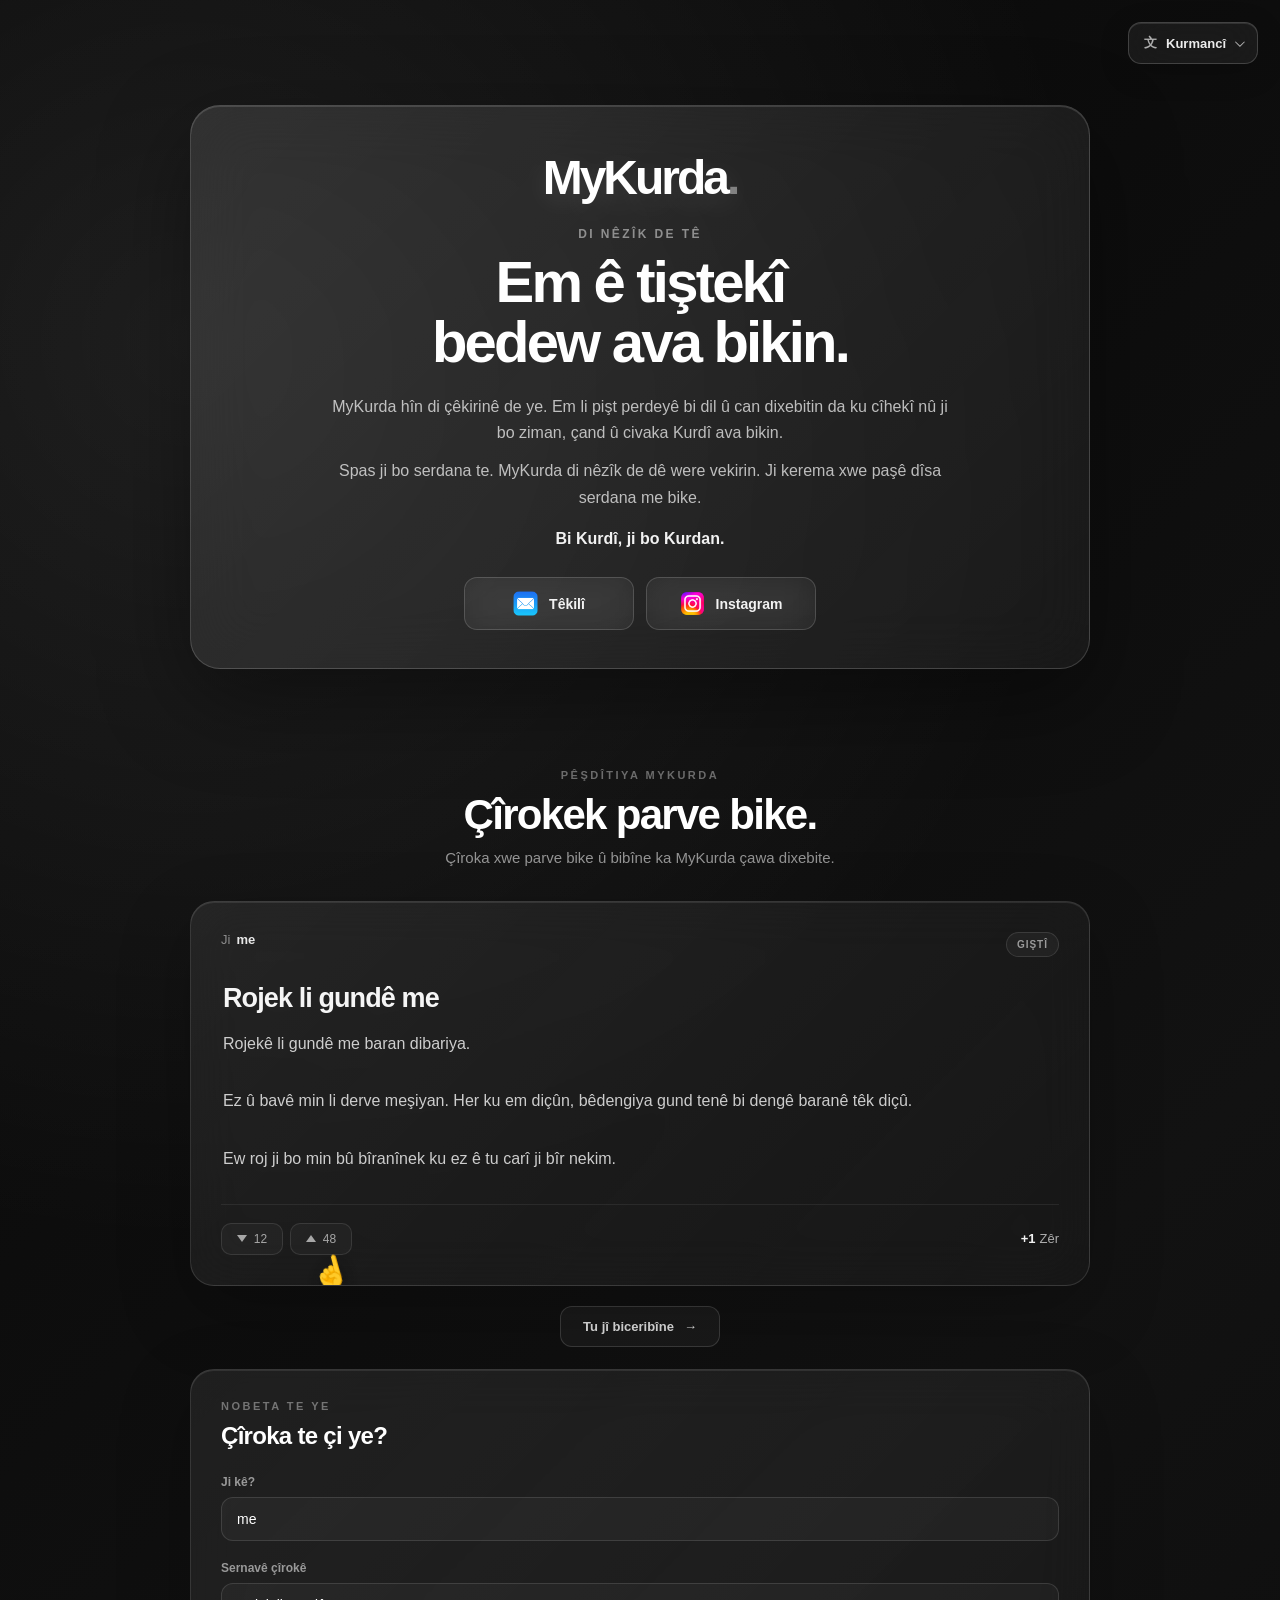
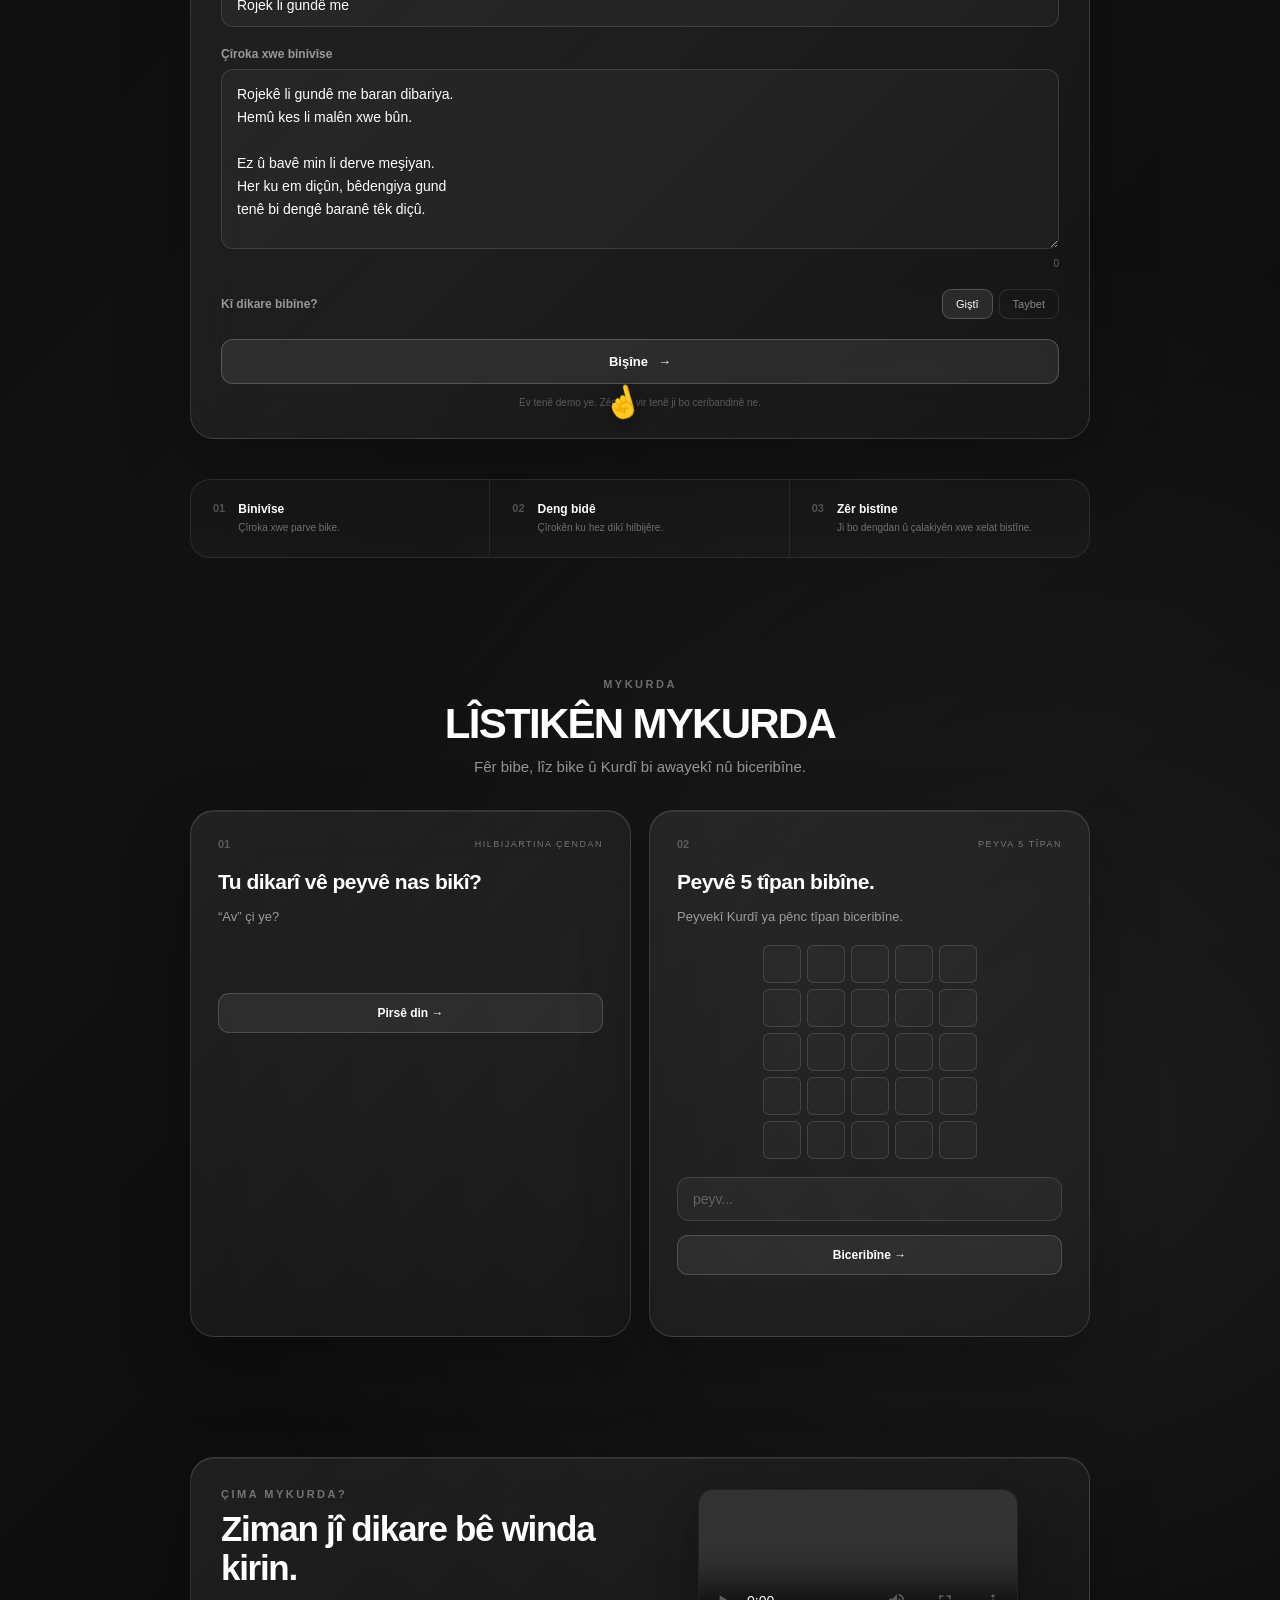
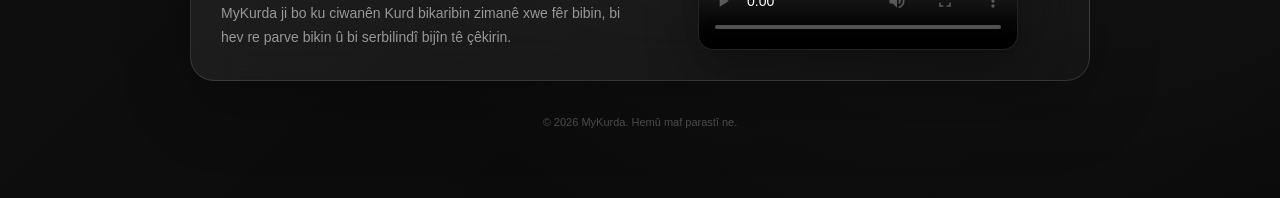
==== commit 48634e98: "Update fmt.Println message from 'Hello' to 'Goodbye'" ====
--- a/index.html
+++ b/index.html
@@ -106,7 +106,10 @@
     </div>
 
 
-    <div class="eyebrow" data-i18n="eyebrow">
+    <div
+        class="eyebrow"
+        data-i18n="eyebrow"
+    >
         Di nêzîk de tê
     </div>
 
@@ -231,8 +234,6 @@
         id="featuredStory"
     >
 
-        <!-- TOP -->
-
         <div class="story-top">
 
             <div class="story-author">
@@ -263,22 +264,20 @@
 
 
 
-        <!-- TITLE -->
-
         <h3
             class="story-title"
             id="featuredStoryTitle"
+            data-i18n="featuredStoryTitle"
         >
             Rojek li gundê me
         </h3>
 
 
-
-        <!-- STORY -->
 
         <div
             class="story-text"
             id="featuredStoryText"
+            data-i18n="featuredStoryText"
         >
 
             Rojekê li gundê me baran dibariya.
@@ -298,8 +297,6 @@
         </div>
 
 
-
-        <!-- BOTTOM -->
 
         <div class="story-bottom">
 
@@ -309,6 +306,7 @@
                     class="vote-button downvote"
                     type="button"
                     aria-label="Downvote"
+                    data-i18n-aria-label="downvote"
                 >
 
                     <span class="vote-arrow down"></span>
@@ -324,6 +322,7 @@
                     class="vote-button upvote"
                     type="button"
                     aria-label="Upvote"
+                    data-i18n-aria-label="upvote"
                 >
 
                     <span class="vote-arrow up"></span>
@@ -343,7 +342,7 @@
                     +1
                 </span>
 
-                <span>
+                <span data-i18n="zer">
                     Zêr
                 </span>
 
@@ -352,8 +351,6 @@
         </div>
 
 
-
-        <!-- POINTING HAND -->
 
         <div
             class="finger finger-story"
@@ -419,8 +416,6 @@
         </div>
 
 
-
-        <!-- AUTHOR -->
 
         <label
             class="field-label"
@@ -440,8 +435,6 @@
         >
 
 
-
-        <!-- STORY TITLE -->
 
         <label
             class="field-label"
@@ -464,8 +457,6 @@
 
 
 
-        <!-- STORY -->
-
         <label
             class="field-label"
             for="storyInput"
@@ -499,8 +490,6 @@
         </div>
 
 
-
-        <!-- VISIBILITY -->
 
         <div class="visibility-row">
 
@@ -539,8 +528,6 @@
 
 
 
-        <!-- POST -->
-
         <button
             class="post-button"
             id="postButton"
@@ -650,7 +637,7 @@
                 </strong>
 
                 <span data-i18n="featureThreeText">
-                    Ji bo upvote û çalakiyên xwe xelat bistîne.
+                    Ji bo dengdan û çalakiyên xwe xelat bistîne.
                 </span>
 
             </div>
@@ -671,15 +658,18 @@
 
     <div class="section-heading">
 
-        <span class="section-eyebrow">
+        <span
+            class="section-eyebrow"
+            data-i18n="gamesEyebrow"
+        >
             MYKURDA
         </span>
 
-        <h2>
-            MYKURDA GAMES
+        <h2 data-i18n="gamesTitle">
+            LÎSTIKÊN MYKURDA
         </h2>
 
-        <p>
+        <p data-i18n="gamesDescription">
             Fêr bibe, lîz bike û Kurdî bi awayekî nû biceribîne.
         </p>
 
@@ -700,14 +690,17 @@
                     01
                 </span>
 
-                <span class="game-type">
-                    MULTIPLE CHOICE
+                <span
+                    class="game-type"
+                    data-i18n="multipleChoice"
+                >
+                    HILBIJARTINA ÇENDAN
                 </span>
 
             </div>
 
 
-            <h3>
+            <h3 data-i18n="quizTitle">
                 Tu dikarî vê peyvê nas bikî?
             </h3>
 
@@ -720,37 +713,7 @@
             <div
                 class="quiz-options"
                 id="quizOptions"
-            >
-
-                <button
-                    type="button"
-                    data-answer="wrong"
-                >
-                    Nan
-                </button>
-
-                <button
-                    type="button"
-                    data-answer="correct"
-                >
-                    Water
-                </button>
-
-                <button
-                    type="button"
-                    data-answer="wrong"
-                >
-                    Roj
-                </button>
-
-                <button
-                    type="button"
-                    data-answer="wrong"
-                >
-                    Mal
-                </button>
-
-            </div>
+            ></div>
 
 
             <div
@@ -764,7 +727,11 @@
                 id="nextQuiz"
                 type="button"
             >
-                Next question →
+
+                <span data-i18n="nextQuestion">
+                    Pirsê din →
+                </span>
+
             </button>
 
         </article>
@@ -781,19 +748,25 @@
                     02
                 </span>
 
-                <span class="game-type">
-                    5 LETTER WORD
+                <span
+                    class="game-type"
+                    data-i18n="fiveLetterWord"
+                >
+                    PEYVA 5 TÎPAN
                 </span>
 
             </div>
 
 
-            <h3>
+            <h3 data-i18n="wordleTitle">
                 Peyvê 5 tîpan bibîne.
             </h3>
 
 
-            <p class="wordle-description">
+            <p
+                class="wordle-description"
+                data-i18n="wordleDescription"
+            >
                 Peyvekî Kurdî ya pênc tîpan biceribîne.
             </p>
 
@@ -851,6 +824,7 @@
                 class="glass-input wordle-input"
                 maxlength="5"
                 autocomplete="off"
+                data-i18n-placeholder="wordlePlaceholder"
                 placeholder="Peyv..."
             >
 
@@ -860,7 +834,11 @@
                 id="wordleButton"
                 type="button"
             >
-                Guess →
+
+                <span data-i18n="guess">
+                    Biceribîne →
+                </span>
+
             </button>
 
 
@@ -887,17 +865,20 @@
 
         <div class="motivation-content">
 
-            <span class="section-eyebrow">
+            <span
+                class="section-eyebrow"
+                data-i18n="whyMyKurda"
+            >
                 WHY MYKURDA
             </span>
 
 
-            <h2>
+            <h2 data-i18n="motivationTitle">
                 Ziman jî dikare bê winda kirin.
             </h2>
 
 
-            <p>
+            <p data-i18n="motivationText">
                 MyKurda ji bo ku ciwanên Kurd bikaribin
                 zimanê xwe fêr bibin, bi hev re parve bikin
                 û bi serbilindî bijîn tê çêkirin.
@@ -941,8 +922,8 @@
         +10 Zêr
     </strong>
 
-    <span>
-        earned
+    <span data-i18n="earned">
+        wergirtî
     </span>
 
 </div>
--- a/style.css
+++ b/style.css
@@ -8,15 +8,11 @@
     box-sizing: border-box;
 }
 
-
 html {
-    width: 100%;
-    min-height: 100%;
-}
-
+    scroll-behavior: smooth;
+}
 
 body {
-    width: 100%;
     min-height: 100vh;
 
     font-family:
@@ -32,350 +28,251 @@
 
     background:
         radial-gradient(
-            circle at 15% 15%,
-            rgba(255, 255, 255, 0.10),
+            circle at 15% 10%,
+            rgba(255,255,255,.09),
             transparent 28%
         ),
         radial-gradient(
-            circle at 85% 85%,
-            rgba(255, 255, 255, 0.07),
+            circle at 85% 80%,
+            rgba(255,255,255,.065),
             transparent 30%
-        ),
-        radial-gradient(
-            circle at 50% 50%,
-            rgba(255, 255, 255, 0.035),
-            transparent 45%
         ),
         linear-gradient(
             135deg,
-            #070707 0%,
+            #070707,
             #121212 50%,
-            #080808 100%
+            #080808
         );
 
     overflow-x: hidden;
 }
 
-
-/* =========================================
-   PAGE
-========================================= */
-
-.page {
-    width: 100%;
-
-    min-height: 100vh;
-
-    padding: 100px 20px 55px;
-
-    display: flex;
-
-    justify-content: center;
-}
-
-
-.content-wrapper {
-    width: 100%;
-
-    max-width: 780px;
-
-    display: flex;
-
-    flex-direction: column;
-
-    align-items: center;
-}
-
-
-/* =========================================
-   LANGUAGE SELECTOR
+button,
+input,
+textarea {
+    font: inherit;
+}
+
+
+/* =========================================
+   LANGUAGE
 ========================================= */
 
 .language-selector {
     position: fixed;
-
     top: 22px;
     right: 22px;
-
-    z-index: 100;
-}
-
+    z-index: 1000;
+}
 
 .language-button {
     display: flex;
-
     align-items: center;
-
     gap: 9px;
 
     padding: 11px 15px;
 
-    border: 1px solid rgba(255,255,255,0.18);
-
+    border: 1px solid rgba(255,255,255,.18);
     border-radius: 13px;
 
-    color: rgba(255,255,255,0.92);
-
-    background: rgba(255,255,255,0.055);
-
-    backdrop-filter: blur(22px) saturate(140%);
-    -webkit-backdrop-filter: blur(22px) saturate(140%);
+    color: rgba(255,255,255,.92);
+    background: rgba(255,255,255,.055);
+
+    backdrop-filter: blur(22px);
+    -webkit-backdrop-filter: blur(22px);
 
     box-shadow:
-        inset 0 1px 0 rgba(255,255,255,0.10),
-        0 8px 30px rgba(0,0,0,0.18);
-
-    font-family: inherit;
+        inset 0 1px 0 rgba(255,255,255,.10),
+        0 8px 30px rgba(0,0,0,.18);
 
     font-size: 13px;
-
     font-weight: 600;
 
     cursor: pointer;
 
-    transition:
-        background 0.25s ease,
-        border-color 0.25s ease,
-        transform 0.25s ease;
-}
-
+    transition: .25s ease;
+}
 
 .language-button:hover {
-    background: rgba(255,255,255,0.095);
-
-    border-color: rgba(255,255,255,0.28);
-
+    background: rgba(255,255,255,.095);
+    border-color: rgba(255,255,255,.28);
     transform: translateY(-1px);
 }
 
-
 .language-symbol {
-    font-size: 15px;
-
-    opacity: 0.7;
-}
-
+    opacity: .7;
+}
 
 .arrow {
     width: 7px;
     height: 7px;
 
-    margin-left: 2px;
-
-    border-right: 1.5px solid rgba(255,255,255,0.65);
-    border-bottom: 1.5px solid rgba(255,255,255,0.65);
-
-    transform:
-        rotate(45deg)
-        translateY(-2px);
-
-    transition:
-        transform 0.25s ease;
-}
-
+    border-right: 1.5px solid rgba(255,255,255,.65);
+    border-bottom: 1.5px solid rgba(255,255,255,.65);
+
+    transform: rotate(45deg) translateY(-2px);
+
+    transition: .25s ease;
+}
 
 .language-selector.open .arrow {
-    transform:
-        rotate(225deg)
-        translateY(-2px);
-}
-
-
-/* =========================================
-   LANGUAGE MENU
-========================================= */
+    transform: rotate(225deg) translateY(-2px);
+}
 
 .language-menu {
     position: absolute;
 
     top: calc(100% + 8px);
-
     right: 0;
 
     width: 175px;
-
     padding: 7px;
 
-    border: 1px solid rgba(255,255,255,0.16);
-
+    border: 1px solid rgba(255,255,255,.16);
     border-radius: 15px;
 
-    background: rgba(18,18,18,0.62);
-
-    backdrop-filter: blur(25px) saturate(150%);
-    -webkit-backdrop-filter: blur(25px) saturate(150%);
+    background: rgba(18,18,18,.72);
+
+    backdrop-filter: blur(25px);
+    -webkit-backdrop-filter: blur(25px);
 
     box-shadow:
-        inset 0 1px 0 rgba(255,255,255,0.08),
-        0 20px 50px rgba(0,0,0,0.35);
+        0 20px 50px rgba(0,0,0,.35);
 
     opacity: 0;
-
     visibility: hidden;
 
-    transform:
-        translateY(-7px)
-        scale(0.98);
-
-    transition:
-        opacity 0.2s ease,
-        transform 0.2s ease,
-        visibility 0.2s ease;
-}
-
+    transform: translateY(-7px) scale(.98);
+
+    transition: .2s ease;
+}
 
 .language-selector.open .language-menu {
     opacity: 1;
-
     visibility: visible;
-
-    transform:
-        translateY(0)
-        scale(1);
-}
-
+    transform: translateY(0) scale(1);
+}
 
 .language-menu button {
     width: 100%;
 
     padding: 9px 12px;
 
-    border: 1px solid transparent;
-
+    border: 0;
     border-radius: 9px;
 
-    color: rgba(255,255,255,0.82);
-
+    color: rgba(255,255,255,.82);
     background: transparent;
 
-    font-family: inherit;
-
-    font-size: 13px;
-
     text-align: left;
 
     cursor: pointer;
 
-    transition:
-        background 0.18s ease,
-        color 0.18s ease,
-        transform 0.18s ease;
-}
-
+    transition: .18s ease;
+}
 
 .language-menu button:hover {
-    color: #ffffff;
-
-    background: rgba(255,255,255,0.09);
-
+    color: #fff;
+    background: rgba(255,255,255,.09);
     transform: translateX(2px);
 }
 
 
 /* =========================================
-   MAIN GLASS CARD
-========================================= */
-
-.glass-card {
+   PAGE
+========================================= */
+
+.page {
+    width: min(900px, calc(100% - 32px));
+
+    margin: 0 auto;
+
+    padding:
+        105px
+        0
+        45px;
+}
+
+
+/* =========================================
+   LIGHT CARD EFFECT
+========================================= */
+
+.light-card {
     --mouse-x: 50%;
     --mouse-y: 50%;
 
     position: relative;
-
-    width: 100%;
-
-    padding: 48px 58px 34px;
-
-    border: 1px solid rgba(255,255,255,0.16);
-
-    border-radius: 30px;
+    overflow: hidden;
+}
+
+.light-card::before {
+    content: "";
+
+    position: absolute;
+
+    width: 260px;
+    height: 260px;
+
+    left: var(--mouse-x);
+    top: var(--mouse-y);
+
+    transform:
+        translate(-50%, -50%);
+
+    border-radius: 50%;
 
     background:
         radial-gradient(
-            circle at var(--mouse-x) var(--mouse-y),
-            rgba(255,255,255,0.13),
-            transparent 28%
-        ),
+            circle,
+            rgba(255,255,255,.13),
+            rgba(255,255,255,.045) 35%,
+            transparent 70%
+        );
+
+    pointer-events: none;
+
+    opacity: 0;
+
+    transition: opacity .25s ease;
+}
+
+.light-card.mouse-active::before {
+    opacity: 1;
+}
+
+.light-card > * {
+    position: relative;
+    z-index: 2;
+}
+
+
+/* =========================================
+   HERO
+========================================= */
+
+.glass-card {
+    padding: 48px 58px 38px;
+
+    border: 1px solid rgba(255,255,255,.16);
+
+    border-radius: 30px;
+
+    background:
         linear-gradient(
             135deg,
-            rgba(255,255,255,0.105),
-            rgba(255,255,255,0.045)
+            rgba(255,255,255,.105),
+            rgba(255,255,255,.045)
         );
 
-    backdrop-filter: blur(30px) saturate(140%);
-    -webkit-backdrop-filter: blur(30px) saturate(140%);
+    backdrop-filter: blur(30px);
+    -webkit-backdrop-filter: blur(30px);
 
     box-shadow:
-        inset 0 1px 0 rgba(255,255,255,0.13),
-        inset 0 -1px 0 rgba(255,255,255,0.035),
-        0 30px 90px rgba(0,0,0,0.40);
+        inset 0 1px 0 rgba(255,255,255,.13),
+        0 30px 90px rgba(0,0,0,.40);
 
     text-align: center;
-
-    overflow: hidden;
-}
-
-
-.glass-card::before {
-    content: "";
-
-    position: absolute;
-
-    top: -40%;
-    left: -20%;
-
-    width: 70%;
-    height: 180%;
-
-    background:
-        linear-gradient(
-            105deg,
-            transparent 25%,
-            rgba(255,255,255,0.035) 45%,
-            rgba(255,255,255,0.075) 50%,
-            rgba(255,255,255,0.025) 55%,
-            transparent 75%
-        );
-
-    transform: rotate(8deg);
-
-    pointer-events: none;
-}
-
-
-.glass-card::after {
-    content: "";
-
-    position: absolute;
-
-    inset: 0;
-
-    border-radius: inherit;
-
-    background:
-        radial-gradient(
-            circle at var(--mouse-x) var(--mouse-y),
-            rgba(255,255,255,0.08),
-            transparent 22%
-        );
-
-    pointer-events: none;
-
-    opacity: 0;
-
-    transition: opacity 0.3s ease;
-}
-
-
-.glass-card.mouse-active::after {
-    opacity: 1;
-}
-
-
-.glass-card > * {
-    position: relative;
-
-    z-index: 2;
 }
 
 
@@ -386,48 +283,45 @@
 .logo {
     margin-bottom: 25px;
 
-    display: flex;
-
-    justify-content: center;
-}
-
-
-.logo img {
-    width: 64px;
-    height: 64px;
-
-    object-fit: contain;
-
-    filter:
-        drop-shadow(
-            0 8px 20px rgba(0,0,0,0.25)
-        );
-}
-
-
-/* =========================================
-   TEXT
+    font-size: 48px;
+    line-height: 1;
+
+    font-weight: 800;
+
+    letter-spacing: -3px;
+
+    color: #ffffff;
+
+    text-shadow:
+        0 8px 30px rgba(255,255,255,.12);
+}
+
+.logo span {
+    color: rgba(255,255,255,.42);
+}
+
+
+/* =========================================
+   HERO TEXT
 ========================================= */
 
 .eyebrow {
     margin-bottom: 11px;
 
     font-size: 12px;
-
     font-weight: 650;
 
     letter-spacing: 2.4px;
 
     text-transform: uppercase;
 
-    color: rgba(255,255,255,0.48);
-}
-
+    color: rgba(255,255,255,.48);
+}
 
 h1 {
     margin-bottom: 21px;
 
-    font-size: clamp(38px, 6vw, 58px);
+    font-size: clamp(38px,6vw,58px);
 
     line-height: 1.04;
 
@@ -435,7 +329,6 @@
 
     font-weight: 750;
 }
-
 
 .description {
     max-width: 630px;
@@ -446,15 +339,13 @@
 
     line-height: 1.65;
 
-    color: rgba(255,255,255,0.70);
-}
-
+    color: rgba(255,255,255,.70);
+}
 
 .description.second {
     margin-top: 12px;
 }
 
-
 .tagline {
     margin-top: 19px;
 
@@ -462,7 +353,7 @@
 
     font-weight: 650;
 
-    color: rgba(255,255,255,0.94);
+    color: rgba(255,255,255,.94);
 }
 
 
@@ -473,21 +364,17 @@
 .buttons {
     display: flex;
 
-    align-items: center;
-
     justify-content: center;
 
     gap: 12px;
 
     margin-top: 29px;
 }
-
 
 .button {
     display: inline-flex;
 
     align-items: center;
-
     justify-content: center;
 
     gap: 11px;
@@ -496,384 +383,1279 @@
 
     padding: 13px 22px;
 
-    border: 1px solid rgba(255,255,255,0.16);
+    border: 1px solid rgba(255,255,255,.16);
 
     border-radius: 13px;
 
-    color: rgba(255,255,255,0.94);
-
-    background:
-        rgba(255,255,255,0.035);
+    color: rgba(255,255,255,.94);
+
+    background: rgba(255,255,255,.035);
 
     backdrop-filter: blur(18px);
     -webkit-backdrop-filter: blur(18px);
 
-    box-shadow:
-        inset 0 1px 0 rgba(255,255,255,0.10),
-        0 8px 25px rgba(0,0,0,0.12);
-
     text-decoration: none;
 
     font-size: 14px;
-
     font-weight: 600;
 
-    transition:
-        transform 0.25s ease,
-        background 0.25s ease,
-        border-color 0.25s ease,
-        box-shadow 0.25s ease;
-}
-
+    transition: .25s ease;
+}
 
 .button:hover {
     transform: translateY(-3px);
 
-    background:
-        rgba(255,255,255,0.075);
-
-    border-color: rgba(255,255,255,0.30);
+    background: rgba(255,255,255,.075);
+
+    border-color: rgba(255,255,255,.30);
 
     box-shadow:
-        inset 0 1px 0 rgba(255,255,255,0.14),
-        0 12px 35px rgba(0,0,0,0.22);
-}
-
+        0 12px 35px rgba(0,0,0,.22);
+}
 
 .button-icon {
     width: 25px;
     height: 25px;
 
     object-fit: contain;
-}
-
-
-/* =========================================
-   FOOTER
-========================================= */
-
-footer {
-    margin-top: 31px;
-
-    font-size: 12px;
-
-    color: rgba(255,255,255,0.32);
-}
-
-
-/* =========================================
-   ABOUT SECTION
-========================================= */
-
-.about-section {
-    width: 100%;
-
-    margin-top: 18px;
-
-    border: 1px solid rgba(255,255,255,0.10);
-
-    border-radius: 20px;
-
-    background: rgba(255,255,255,0.025);
-
-    backdrop-filter: blur(20px);
-    -webkit-backdrop-filter: blur(20px);
-
-    overflow: hidden;
-
-    box-shadow:
-        inset 0 1px 0 rgba(255,255,255,0.05),
-        0 15px 50px rgba(0,0,0,0.15);
-}
-
-
-/* =========================================
-   ABOUT TOGGLE
-========================================= */
-
-.about-toggle {
-    width: 100%;
-
-    display: flex;
-
-    align-items: center;
-
-    justify-content: space-between;
-
-    padding: 17px 20px;
-
-    border: none;
-
-    color: rgba(255,255,255,0.88);
-
-    background: transparent;
-
-    font-family: inherit;
-
-    font-size: 14px;
-
-    font-weight: 650;
-
-    text-align: left;
-
-    cursor: pointer;
-}
-
-
-.about-arrow {
-    width: 7px;
-    height: 7px;
-
-    border-right: 1.5px solid rgba(255,255,255,0.55);
-    border-bottom: 1.5px solid rgba(255,255,255,0.55);
-
-    transform:
-        rotate(45deg)
-        translateY(-2px);
-
-    transition:
-        transform 0.25s ease;
-}
-
-
-.about-section.open .about-arrow {
-    transform:
-        rotate(225deg)
-        translateY(-2px);
-}
-
-
-/* =========================================
-   ABOUT CONTENT
-========================================= */
-
-.about-content {
-    max-height: 0;
-
-    opacity: 0;
-
-    overflow: hidden;
-
-    padding: 0 20px;
-
-    transition:
-        max-height 0.5s ease,
-        opacity 0.35s ease,
-        padding 0.4s ease;
-}
-
-
-.about-section.open .about-content {
-    max-height: 700px;
-
-    opacity: 1;
-
-    padding:
-        0
-        20px
-        23px;
-}
-
-
-.about-intro {
-    margin-bottom: 17px;
-
-    font-size: 14px;
-
-    line-height: 1.6;
-
-    color: rgba(255,255,255,0.58);
-
+
+    transition: transform .25s ease;
+}
+
+.button:hover .button-icon {
+    transform: scale(1.08);
+}
+
+
+/* =========================================
+   PREVIEW SECTION
+========================================= */
+
+.preview-section {
+    margin-top: 100px;
+}
+
+.preview-heading {
     text-align: center;
-}
-
-
-/* =========================================
-   FEATURE GRID
-========================================= */
-
-.feature-grid {
-    display: grid;
-
-    grid-template-columns:
-        repeat(2, 1fr);
-
-    gap: 10px;
-}
-
-
-.feature-card {
+
+    margin-bottom: 35px;
+}
+
+.preview-eyebrow,
+.create-eyebrow,
+.section-eyebrow {
+    display: block;
+
+    margin-bottom: 10px;
+
+    font-size: 11px;
+
+    letter-spacing: 2.5px;
+
+    font-weight: 700;
+
+    color: rgba(255,255,255,.38);
+}
+
+.preview-heading h2,
+.section-heading h2 {
+    font-size: clamp(30px,5vw,42px);
+
+    letter-spacing: -1.7px;
+
+    margin-bottom: 10px;
+}
+
+.preview-heading p,
+.section-heading p {
+    color: rgba(255,255,255,.55);
+
+    font-size: 15px;
+}
+
+
+/* =========================================
+   STORY CARD
+========================================= */
+
+.story-card {
     position: relative;
 
-    padding: 17px;
-
-    border:
-        1px solid
-        rgba(255,255,255,0.08);
-
-    border-radius: 15px;
-
-    background:
-        rgba(255,255,255,0.025);
-
-    text-align: left;
-
-    transition:
-        background 0.25s ease,
-        border-color 0.25s ease,
-        transform 0.25s ease;
-}
-
-
-.feature-card:hover {
-    transform: translateY(-2px);
-
-    background:
-        rgba(255,255,255,0.055);
-
-    border-color:
-        rgba(255,255,255,0.16);
-}
-
-
-.feature-line {
-    width: 24px;
-
-    height: 2px;
-
-    margin-bottom: 12px;
-
-    border-radius: 5px;
-
-    background:
-        rgba(255,255,255,0.55);
-}
-
-
-.feature-card h3 {
-    margin-bottom: 6px;
-
-    font-size: 14px;
-
-    font-weight: 650;
-
-    color: rgba(255,255,255,0.90);
-}
-
-
-.feature-card p {
-    font-size: 12px;
-
-    line-height: 1.55;
-
-    color: rgba(255,255,255,0.48);
-}
-
-
-/* =========================================
-   ZÊR
-========================================= */
-
-.zêr-preview {
-    display: flex;
-
-    align-items: center;
-
-    gap: 13px;
-
-    margin-top: 11px;
-
-    padding: 15px 17px;
-
-    border:
-        1px solid
-        rgba(255,255,255,0.08);
-
-    border-radius: 15px;
+    padding: 30px;
+
+    border: 1px solid rgba(255,255,255,.13);
+
+    border-radius: 24px;
 
     background:
         linear-gradient(
             135deg,
-            rgba(255,255,255,0.045),
-            rgba(255,255,255,0.018)
+            rgba(255,255,255,.075),
+            rgba(255,255,255,.025)
         );
 
-    text-align: left;
-}
-
-
-.zêr-symbol {
-    width: 34px;
-    height: 34px;
-
+    backdrop-filter: blur(25px);
+    -webkit-backdrop-filter: blur(25px);
+
+    box-shadow:
+        inset 0 1px 0 rgba(255,255,255,.09),
+        0 25px 70px rgba(0,0,0,.25);
+}
+
+
+/* =========================================
+   STORY TOP
+========================================= */
+
+.story-top {
     display: flex;
 
+    align-items: flex-start;
+
+    justify-content: space-between;
+
+    gap: 20px;
+}
+
+.story-author {
+    display: flex;
     align-items: center;
+}
+
+.story-label {
+    display: flex;
+
+    align-items: center;
+
+    gap: 6px;
+
+    font-size: 13px;
+
+    color: rgba(255,255,255,.48);
+}
+
+.story-label strong {
+    color: rgba(255,255,255,.9);
+}
+
+
+/* =========================================
+   VISIBILITY BADGE
+========================================= */
+
+.visibility-badge {
+    flex-shrink: 0;
+
+    padding: 6px 10px;
+
+    border-radius: 20px;
+
+    border: 1px solid rgba(255,255,255,.11);
+
+    background: rgba(255,255,255,.045);
+
+    color: rgba(255,255,255,.55);
+
+    font-size: 10px;
+
+    font-weight: 650;
+
+    text-transform: uppercase;
+
+    letter-spacing: 1px;
+}
+
+
+/* =========================================
+   STORY TITLE
+========================================= */
+
+.story-title {
+    margin-top: 25px;
+
+    margin-bottom: 15px;
+
+    padding: 0 2px;
+
+    font-size: 27px;
+
+    line-height: 1.2;
+
+    letter-spacing: -.9px;
+
+    font-weight: 700;
+
+    color: rgba(255,255,255,.96);
+}
+
+
+/* =========================================
+   STORY TEXT
+========================================= */
+
+.story-text {
+    padding: 0 2px;
+
+    font-size: 16px;
+
+    line-height: 1.8;
+
+    color: rgba(255,255,255,.78);
+
+    white-space: normal;
+
+    word-break: break-word;
+}
+
+
+/* =========================================
+   STORY BOTTOM
+========================================= */
+
+.story-bottom {
+    display: flex;
+
+    align-items: center;
+
+    justify-content: space-between;
+
+    margin-top: 30px;
+
+    padding-top: 18px;
+
+    border-top: 1px solid rgba(255,255,255,.07);
+}
+
+
+/* =========================================
+   VOTING
+========================================= */
+
+.vote-group {
+    display: flex;
+
+    gap: 7px;
+}
+
+.vote-button {
+    display: flex;
+
+    align-items: center;
 
     justify-content: center;
 
-    flex-shrink: 0;
-
-    border:
-        1px solid
-        rgba(255,255,255,0.16);
+    gap: 7px;
+
+    min-width: 62px;
+
+    padding: 8px 12px;
+
+    border: 1px solid rgba(255,255,255,.10);
 
     border-radius: 10px;
 
-    color: rgba(255,255,255,0.90);
+    background: rgba(255,255,255,.035);
+
+    color: rgba(255,255,255,.6);
+
+    cursor: pointer;
+
+    transition: .2s ease;
+}
+
+.vote-button:hover {
+    background: rgba(255,255,255,.09);
+
+    color: #fff;
+
+    transform: translateY(-1px);
+}
+
+.vote-button.selected {
+    background: rgba(255,255,255,.12);
+
+    border-color: rgba(255,255,255,.28);
+
+    color: #fff;
+}
+
+.vote-arrow {
+    width: 0;
+    height: 0;
+
+    border-left: 5px solid transparent;
+    border-right: 5px solid transparent;
+}
+
+.vote-arrow.up {
+    border-bottom: 7px solid currentColor;
+}
+
+.vote-arrow.down {
+    border-top: 7px solid currentColor;
+}
+
+.vote-count {
+    font-size: 12px;
+}
+
+
+/* =========================================
+   ZÊR
+========================================= */
+
+.reward {
+    display: flex;
+
+    align-items: center;
+
+    gap: 4px;
+
+    color: rgba(255,255,255,.65);
+
+    font-size: 13px;
+}
+
+.reward-plus {
+    color: rgba(255,255,255,.95);
+
+    font-weight: 700;
+}
+
+
+/* =========================================
+   POINTING FINGERS
+========================================= */
+
+.finger {
+    position: absolute;
+
+    z-index: 10;
+
+    pointer-events: none;
+
+    animation:
+        fingerFloat 1.6s ease-in-out infinite;
+}
+
+.finger-hand-1,
+.finger-hand-2 {
+    display: block;
+
+
+    font-family:
+        "Segoe UI Symbol",
+        "Arial Unicode MS",
+        sans-serif;
+
+    font-size: 30px;
+
+    line-height: 1;
+
+    color: #fff;
+
+    filter:
+        drop-shadow(
+            0 5px 10px rgba(0,0,0,.45)
+        );
+
+    transform: rotate(-15deg);
+}
+
+
+/*
+   Finger points toward the center
+   of the UPVOTE button.
+*/
+
+.finger-story {
+    left: 120px;
+    bottom: -3px;
+}
+
+
+/*
+   Finger points toward the center
+   of the POST button.
+*/
+
+.finger-post {
+    right:50%;
+    bottom: 20px;
+}
+
+@keyframes fingerFloat {
+
+    0%,
+    100% {
+        transform: translateY(0);
+    }
+
+    50% {
+        transform: translateY(-9px);
+    }
+
+}
+
+
+/* =========================================
+   PREVIEW BUTTON
+========================================= */
+
+.preview-button-wrap {
+    display: flex;
+
+    justify-content: center;
+
+    margin-top: 20px;
+}
+
+.preview-button {
+    display: inline-flex;
+
+    align-items: center;
+
+    justify-content: center;
+
+    gap: 10px;
+
+    padding: 12px 22px;
+
+    border: 1px solid rgba(255,255,255,.15);
+
+    border-radius: 12px;
+
+    background: rgba(255,255,255,.045);
+
+    color: rgba(255,255,255,.86);
+
+    cursor: pointer;
+
+    font-size: 13px;
+
+    font-weight: 600;
+
+    transition: .25s ease;
+}
+
+.preview-button:hover {
+    background: rgba(255,255,255,.10);
+
+    border-color: rgba(255,255,255,.28);
+
+    transform: translateY(-2px);
+}
+
+.preview-button .post-arrow {
+    transition: transform .25s ease;
+}
+
+.preview-button:hover .post-arrow {
+    transform: translateX(4px);
+}
+
+
+/* =========================================
+   CREATE STORY CARD
+========================================= */
+
+.create-card {
+    position: relative;
+
+    margin-top: 22px;
+
+    padding: 30px;
+
+    border: 1px solid rgba(255,255,255,.13);
+
+    border-radius: 24px;
 
     background:
-        rgba(255,255,255,0.06);
+        linear-gradient(
+            135deg,
+            rgba(255,255,255,.075),
+            rgba(255,255,255,.025)
+        );
+
+    backdrop-filter: blur(25px);
+    -webkit-backdrop-filter: blur(25px);
+
+    box-shadow:
+        inset 0 1px 0 rgba(255,255,255,.09),
+        0 25px 70px rgba(0,0,0,.25);
+}
+
+.create-header {
+    margin-bottom: 25px;
+}
+
+.create-header h3 {
+    font-size: 24px;
+
+    letter-spacing: -.7px;
+}
+
+
+/* =========================================
+   INPUTS
+========================================= */
+
+.field-label {
+    display: block;
+
+    margin-bottom: 8px;
+
+    font-size: 12px;
+
+    font-weight: 600;
+
+    color: rgba(255,255,255,.55);
+}
+
+.glass-input {
+    width: 100%;
+
+    padding: 13px 15px;
+
+    margin-bottom: 20px;
+
+    border: 1px solid rgba(255,255,255,.12);
+
+    border-radius: 12px;
+
+    outline: none;
+
+    background: rgba(255,255,255,.035);
+
+    color: #fff;
+
+    font-size: 14px;
+
+    resize: vertical;
+
+    transition: .25s ease;
+}
+
+.glass-input::placeholder {
+    color: rgba(255,255,255,.27);
+}
+
+.glass-input:focus {
+    border-color: rgba(255,255,255,.3);
+
+    background: rgba(255,255,255,.055);
+
+    box-shadow:
+        0 0 0 3px rgba(255,255,255,.035);
+}
+
+
+/* =========================================
+   STORY INPUT
+========================================= */
+
+.story-input {
+    min-height: 180px;
+
+    line-height: 1.65;
+}
+
+.character-count {
+    margin-top: -15px;
+
+    margin-bottom: 20px;
+
+    text-align: right;
+
+    font-size: 10px;
+
+    color: rgba(255,255,255,.3);
+}
+
+
+/* =========================================
+   VISIBILITY
+========================================= */
+
+.visibility-row {
+    display: flex;
+
+    align-items: center;
+
+    justify-content: space-between;
+
+    gap: 15px;
+
+    margin-bottom: 20px;
+}
+
+.visibility-row .field-label {
+    margin: 0;
+}
+
+.visibility-options {
+    display: flex;
+
+    gap: 6px;
+}
+
+.visibility-option {
+    padding: 8px 13px;
+
+    border: 1px solid rgba(255,255,255,.1);
+
+    border-radius: 9px;
+
+    background: transparent;
+
+    color: rgba(255,255,255,.48);
+
+    font-size: 11px;
+
+    cursor: pointer;
+
+    transition: .2s ease;
+}
+
+.visibility-option.active,
+.visibility-option:hover {
+    color: #fff;
+
+    background: rgba(255,255,255,.08);
+
+    border-color: rgba(255,255,255,.2);
+}
+
+
+/* =========================================
+   POST
+========================================= */
+
+.post-button {
+    width: 100%;
+
+    display: flex;
+
+    align-items: center;
+
+    justify-content: center;
+
+    gap: 10px;
+
+    padding: 14px;
+
+    border: 1px solid rgba(255,255,255,.2);
+
+    border-radius: 12px;
+
+    background: rgba(255,255,255,.08);
+
+    color: #fff;
+
+    font-size: 13px;
+
+    font-weight: 650;
+
+    cursor: pointer;
+
+    transition: .25s ease;
+}
+
+.post-button:hover {
+    background: rgba(255,255,255,.13);
+
+    border-color: rgba(255,255,255,.32);
+
+    transform: translateY(-2px);
+}
+
+.demo-notice {
+    margin-top: 13px;
+
+    text-align: center;
+
+    color: rgba(255,255,255,.28);
+
+    font-size: 10px;
+}
+
+
+/* =========================================
+   STORY FEED
+========================================= */
+
+#storyFeed {
+    display: flex;
+
+    flex-direction: column;
+
+    gap: 18px;
+
+    margin-top: 22px;
+}
+
+
+/* =========================================
+   GOLD ZÊR POPUP
+========================================= */
+
+.zer-popup {
+    position: fixed;
+
+    left: 50%;
+    bottom: 30px;
+
+    z-index: 500;
+
+    display: flex;
+
+    align-items: center;
+
+    gap: 7px;
+
+    padding: 12px 19px;
+
+    border: 1px solid rgba(255,211,76,.55);
+
+    border-radius: 30px;
+
+    background:
+        linear-gradient(
+            135deg,
+            rgba(255,196,40,.20),
+            rgba(80,55,0,.72)
+        );
+
+    backdrop-filter: blur(20px);
+
+    box-shadow:
+        0 0 35px rgba(255,196,40,.25),
+        0 15px 50px rgba(0,0,0,.45);
+
+    color: #fff;
+
+    font-size: 13px;
+
+    opacity: 0;
+
+    pointer-events: none;
+
+    transform:
+        translate(-50%, 20px)
+        scale(.85);
+
+    transition: .35s ease;
+}
+
+.zer-popup.show {
+    opacity: 1;
+
+    transform:
+        translate(-50%, 0)
+        scale(1);
+
+    animation:
+        goldPulse 1.6s ease;
+}
+
+.zer-coin {
+    display: inline-flex;
+
+    align-items: center;
+    justify-content: center;
+
+    width: 25px;
+    height: 25px;
+
+    border-radius: 50%;
+
+    background:
+        linear-gradient(
+            145deg,
+            #fff2a6,
+            #e7a900
+        );
+
+    color: #6b4700;
+
+    font-size: 12px;
+
+    font-weight: 900;
+
+    box-shadow:
+        0 0 16px rgba(255,204,60,.7);
+}
+
+@keyframes goldPulse {
+
+    0% {
+        box-shadow:
+            0 0 0 rgba(255,196,40,0);
+    }
+
+    35% {
+        box-shadow:
+            0 0 55px rgba(255,196,40,.55);
+    }
+
+    100% {
+        box-shadow:
+            0 0 35px rgba(255,196,40,.25);
+    }
+
+}
+
+
+/* =========================================
+   FEATURE STRIP
+========================================= */
+
+.feature-strip {
+    display: grid;
+
+    grid-template-columns:
+        repeat(3, 1fr);
+
+    margin-top: 18px;
+
+    border: 1px solid rgba(255,255,255,.09);
+
+    border-radius: 20px;
+
+    background: rgba(255,255,255,.025);
+
+    overflow: hidden;
+}
+
+.feature-item {
+    display: flex;
+
+    gap: 13px;
+
+    padding: 22px;
+
+    border-right: 1px solid rgba(255,255,255,.07);
+}
+
+.feature-item:last-child {
+    border-right: 0;
+}
+
+.feature-number {
+    color: rgba(255,255,255,.25);
+
+    font-size: 11px;
+
+    font-weight: 700;
+}
+
+.feature-item strong,
+.feature-item span {
+    display: block;
+}
+
+.feature-item strong {
+    margin-bottom: 4px;
+
+    font-size: 12px;
+}
+
+.feature-item div span {
+    color: rgba(255,255,255,.38);
+
+    font-size: 10px;
+
+    line-height: 1.5;
+}
+
+
+/* =========================================
+   GAMES
+========================================= */
+
+.games-section {
+    margin-top: 120px;
+}
+
+.section-heading {
+    text-align: center;
+
+    margin-bottom: 35px;
+}
+
+.games-grid {
+    display: grid;
+
+    grid-template-columns:
+        repeat(2, 1fr);
+
+    gap: 18px;
+}
+
+.game-card {
+    position: relative;
+
+    padding: 27px;
+
+    border: 1px solid rgba(255,255,255,.13);
+
+    border-radius: 24px;
+
+    background:
+        linear-gradient(
+            135deg,
+            rgba(255,255,255,.075),
+            rgba(255,255,255,.025)
+        );
+
+    backdrop-filter: blur(25px);
+
+    box-shadow:
+        inset 0 1px 0 rgba(255,255,255,.08),
+        0 25px 70px rgba(0,0,0,.23);
+
+    overflow: hidden;
+}
+
+.game-header {
+    display: flex;
+
+    justify-content: space-between;
+
+    align-items: center;
+
+    margin-bottom: 20px;
+}
+
+.game-number {
+    font-size: 11px;
+
+    color: rgba(255,255,255,.25);
+
+    font-weight: 700;
+}
+
+.game-type {
+    font-size: 9px;
+
+    letter-spacing: 1.5px;
+
+    color: rgba(255,255,255,.38);
+}
+
+.game-card h3 {
+    font-size: 21px;
+
+    letter-spacing: -.5px;
+
+    margin-bottom: 13px;
+}
+
+.game-question,
+.wordle-description {
+    color: rgba(255,255,255,.55);
+
+    font-size: 13px;
+
+    line-height: 1.6;
+
+    margin-bottom: 18px;
+}
+
+
+/* =========================================
+   QUIZ
+========================================= */
+
+.quiz-options {
+    display: grid;
+
+    grid-template-columns:
+        repeat(2, 1fr);
+
+    gap: 8px;
+}
+
+.quiz-options button {
+    min-height: 44px;
+
+    padding: 10px;
+
+    border: 1px solid rgba(255,255,255,.11);
+
+    border-radius: 10px;
+
+    background: rgba(255,255,255,.035);
+
+    color: rgba(255,255,255,.78);
+
+    cursor: pointer;
+
+    transition: .2s ease;
+}
+
+.quiz-options button:hover {
+    background: rgba(255,255,255,.10);
+
+    border-color: rgba(255,255,255,.25);
+
+    transform: translateY(-1px);
+}
+
+.quiz-options button.correct {
+    background: rgba(120,190,120,.15);
+
+    border-color: rgba(140,220,140,.4);
+
+    color: #d9ffd9;
+}
+
+.quiz-options button.wrong {
+    background: rgba(255,100,100,.12);
+
+    border-color: rgba(255,120,120,.35);
+}
+
+.game-feedback {
+    min-height: 22px;
+
+    margin-top: 12px;
+
+    font-size: 12px;
+
+    color: rgba(255,255,255,.62);
+}
+
+
+/* =========================================
+   GAME ACTION
+========================================= */
+
+.game-action {
+    width: 100%;
+
+    margin-top: 14px;
+
+    padding: 12px 15px;
+
+    border: 1px solid rgba(255,255,255,.16);
+
+    border-radius: 11px;
+
+    background: rgba(255,255,255,.065);
+
+    color: #fff;
+
+    cursor: pointer;
+
+    font-size: 12px;
+
+    font-weight: 650;
+
+    transition: .22s ease;
+}
+
+.game-action:hover {
+    background: rgba(255,255,255,.12);
+
+    border-color: rgba(255,255,255,.3);
+
+    transform: translateY(-2px);
+}
+
+
+/* =========================================
+   WORDLE
+========================================= */
+
+.wordle-grid {
+    display: flex;
+
+    flex-direction: column;
+
+    gap: 6px;
+
+    width: fit-content;
+
+    margin: 0 auto 18px;
+}
+
+.wordle-row {
+    display: grid;
+
+    grid-template-columns:
+        repeat(5, 38px);
+
+    gap: 6px;
+}
+
+.wordle-row span {
+    width: 38px;
+    height: 38px;
+
+    display: flex;
+
+    align-items: center;
+    justify-content: center;
+
+    border: 1px solid rgba(255,255,255,.13);
+
+    border-radius: 6px;
+
+    background: rgba(255,255,255,.025);
+
+    color: #fff;
 
     font-size: 15px;
 
-    font-weight: 750;
-}
-
-
-.zêr-preview strong {
+    font-weight: 700;
+
+    text-transform: uppercase;
+
+    transition: .2s ease;
+}
+
+.wordle-row span.correct {
+    background: rgba(110,170,100,.55);
+
+    border-color: rgba(150,220,130,.65);
+}
+
+.wordle-row span.present {
+    background: rgba(190,160,60,.50);
+
+    border-color: rgba(230,200,90,.65);
+}
+
+.wordle-row span.absent {
+    background: rgba(255,255,255,.12);
+
+    border-color: rgba(255,255,255,.15);
+}
+
+.wordle-input {
+    margin-bottom: 0;
+
+    text-transform: lowercase;
+}
+
+
+/* =========================================
+   MOTIVATION
+========================================= */
+
+.motivation-section {
+    margin-top: 120px;
+}
+
+.motivation-card {
+    display: grid;
+
+    grid-template-columns:
+        1fr 1fr;
+
+    gap: 35px;
+
+    align-items: center;
+
+    padding: 30px;
+
+    border: 1px solid rgba(255,255,255,.13);
+
+    border-radius: 24px;
+
+    background:
+        linear-gradient(
+            135deg,
+            rgba(255,255,255,.075),
+            rgba(255,255,255,.025)
+        );
+
+    backdrop-filter: blur(25px);
+
+    box-shadow:
+        inset 0 1px 0 rgba(255,255,255,.08),
+        0 25px 70px rgba(0,0,0,.23);
+}
+
+.motivation-content h2 {
+    font-size: clamp(25px,4vw,35px);
+
+    line-height: 1.1;
+
+    letter-spacing: -1.3px;
+
+    margin-bottom: 15px;
+}
+
+.motivation-content p {
+    color: rgba(255,255,255,.55);
+
+    font-size: 14px;
+
+    line-height: 1.7;
+
+    max-width: 420px;
+}
+
+.motivation-video {
+    display: flex;
+
+    justify-content: center;
+}
+
+.motivation-video video {
     display: block;
 
-    margin-bottom: 3px;
-
-    font-size: 13px;
-}
-
-
-.zêr-preview p {
-    font-size: 12px;
-
-    line-height: 1.45;
-
-    color: rgba(255,255,255,0.48);
-}
-
-
-.coming-feature {
-    margin-top: 17px;
-
-    font-size: 12px;
-
-    font-weight: 600;
-
-    color: rgba(255,255,255,0.34);
+    width: min(100%, 320px);
+
+    max-height: 260px;
+
+    object-fit: cover;
+
+    border-radius: 15px;
+
+    border: 1px solid rgba(255,255,255,.12);
+
+    background: #050505;
+
+    box-shadow:
+        0 20px 50px rgba(0,0,0,.35);
+}
+
+
+/* =========================================
+   FOOTER
+========================================= */
+
+footer {
+    margin-top: 35px;
+
+    padding-bottom: 25px;
 
     text-align: center;
-}
-
-
-/* =========================================
-   BOTTOM TAGLINE
-========================================= */
-
-.bottom-tagline {
-    margin-top: 26px;
-
-    font-size: 13px;
-
-    letter-spacing: 0.4px;
-
-    color: rgba(255,255,255,0.34);
+
+    color: rgba(255,255,255,.28);
+
+    font-size: 11px;
+}
+
+
+/* =========================================
+   RTL
+========================================= */
+
+html[dir="rtl"] .language-menu button {
+    text-align: right;
+}
+
+html[dir="rtl"] .story-top,
+html[dir="rtl"] .visibility-row {
+    direction: rtl;
+}
+
+html[dir="rtl"] .post-arrow {
+    transform: rotate(180deg);
 }
 
 
@@ -881,109 +1663,54 @@
    MOBILE
 ========================================= */
 
-@media (max-width: 600px) {
-
-    body {
-        min-height: 100dvh;
-    }
-
+@media (max-width: 700px) {
 
     .page {
-        padding:
-            82px
-            14px
-            30px;
+        width: calc(100% - 20px);
+
+        padding-top: 88px;
     }
 
 
     .language-selector {
-        top: 12px;
+        top: 13px;
         right: 12px;
     }
 
 
-    .language-button {
-        min-height: 40px;
-
-        padding: 9px 12px;
-
-        font-size: 12px;
-    }
-
-
-    .language-menu {
-        width: 165px;
-
-        max-height: 60vh;
-
-        overflow-y: auto;
-    }
-
-
     .glass-card {
-        padding:
-            34px
-            20px
-            27px;
+        padding: 35px 20px 28px;
 
         border-radius: 24px;
     }
 
 
     .logo {
-        margin-bottom: 18px;
-    }
-
-
-    .logo img {
-        width: 52px;
-        height: 52px;
-    }
-
-
-    .eyebrow {
-        margin-bottom: 9px;
-
-        font-size: 9px;
-
-        letter-spacing: 1.8px;
+        font-size: 40px;
     }
 
 
     h1 {
-        margin-bottom: 15px;
-
-        font-size: clamp(31px, 10vw, 43px);
-
-        letter-spacing: -1.9px;
+        font-size: 34px;
+
+        letter-spacing: -1.8px;
     }
 
 
     .description {
         font-size: 13.5px;
 
-        line-height: 1.52;
-    }
-
-
-    .description.second {
-        margin-top: 9px;
+        line-height: 1.55;
     }
 
 
     .tagline {
-        margin-top: 14px;
-
         font-size: 14px;
     }
 
 
     .buttons {
-        width: 100%;
-
-        gap: 9px;
-
-        margin-top: 21px;
+        gap: 8px;
     }
 
 
@@ -992,168 +1719,7 @@
 
         flex: 1;
 
-        min-height: 48px;
-
-        padding: 10px 11px;
-
-        gap: 8px;
-
-        font-size: 12px;
-    }
-
-
-    .button-icon {
-        width: 23px;
-        height: 23px;
-    }
-
-
-    footer {
-        margin-top: 21px;
-
-        font-size: 10px;
-    }
-
-
-    .about-section {
-        margin-top: 13px;
-
-        border-radius: 17px;
-    }
-
-
-    .about-toggle {
-        padding: 15px 16px;
-
-        font-size: 13px;
-    }
-
-
-    .about-section.open .about-content {
-        padding:
-            0
-            14px
-            18px;
-    }
-
-
-    .about-intro {
-        font-size: 12.5px;
-
-        margin-bottom: 13px;
-    }
-
-
-    .feature-grid {
-        grid-template-columns: 1fr;
-
-        gap: 8px;
-    }
-
-
-    .feature-card {
-        padding: 14px;
-    }
-
-
-    .feature-card h3 {
-        font-size: 13px;
-    }
-
-
-    .feature-card p {
-        font-size: 11.5px;
-
-        line-height: 1.5;
-    }
-
-
-    .zêr-preview {
-        padding: 13px 14px;
-
-        gap: 11px;
-    }
-
-
-    .zêr-symbol {
-        width: 31px;
-        height: 31px;
-
-        border-radius: 9px;
-    }
-
-
-    .zêr-preview p {
-        font-size: 11px;
-    }
-
-
-    .coming-feature {
-        margin-top: 13px;
-
-        font-size: 11px;
-    }
-
-
-    .bottom-tagline {
-        margin-top: 20px;
-
-        font-size: 11px;
-    }
-
-}
-
-
-/* =========================================
-   SMALL PHONES
-========================================= */
-
-@media (max-width: 390px) {
-
-    .page {
-        padding:
-            76px
-            10px
-            24px;
-    }
-
-
-    .glass-card {
-        padding:
-            27px
-            16px
-            21px;
-
-        border-radius: 21px;
-    }
-
-
-    .logo img {
-        width: 46px;
-        height: 46px;
-    }
-
-
-    h1 {
-        font-size: 30px;
-
-        letter-spacing: -1.5px;
-    }
-
-
-    .description {
-        font-size: 12px;
-
-        line-height: 1.48;
-    }
-
-
-    .button {
-        min-height: 45px;
-
-        padding:
-            8px
-            9px;
+        padding: 11px 8px;
 
         font-size: 11px;
     }
@@ -1164,37 +1730,186 @@
         height: 21px;
     }
 
-}
-
-
-/* =========================================
-   TOUCH DEVICES
-========================================= */
-
-@media (hover: none) and (pointer: coarse) {
-
-    .button:hover {
-        transform: none;
-    }
-
-
-    .language-button:hover {
-        transform: none;
-    }
-
-
-    .language-menu button:hover {
-        transform: none;
-    }
-
-
-    .feature-card:hover {
-        transform: none;
-    }
-
-
-    .button:active {
-        transform: scale(0.98);
+
+    .preview-section {
+        margin-top: 65px;
+    }
+
+
+    .preview-heading h2 {
+        font-size: 30px;
+    }
+
+
+    .preview-heading p {
+        font-size: 13px;
+    }
+
+
+    /* STORY */
+
+    .story-card,
+    .create-card {
+        padding: 22px 18px;
+
+        border-radius: 20px;
+    }
+
+
+    .story-title {
+        margin-top: 21px;
+
+        margin-bottom: 13px;
+
+        font-size: 23px;
+    }
+
+
+    .story-text {
+        padding: 0;
+
+        font-size: 15px;
+
+        line-height: 1.75;
+    }
+
+
+    .story-bottom {
+        margin-top: 22px;
+    }
+
+
+    .vote-button {
+        min-width: 55px;
+
+        padding: 7px 9px;
+    }
+
+
+
+
+    .story-input {
+        min-height: 170px;
+    }
+
+
+    .games-section,
+    .motivation-section {
+        margin-top: 85px;
+    }
+
+
+    .games-grid {
+        grid-template-columns: 1fr;
+
+        gap: 18px;
+    }
+
+
+    .motivation-card {
+        grid-template-columns: 1fr;
+
+        gap: 25px;
+
+        padding: 23px;
+    }
+
+
+    .motivation-video video {
+        width: min(100%, 280px);
+
+        max-height: 230px;
+    }
+
+
+    .feature-strip {
+        grid-template-columns: 1fr;
+    }
+
+
+    .feature-item {
+        border-right: 0;
+
+        border-bottom: 1px solid rgba(255,255,255,.07);
+    }
+
+
+    .feature-item:last-child {
+        border-bottom: 0;
+    }
+
+}
+
+
+/* =========================================
+   SMALL PHONES
+========================================= */
+
+@media (max-width: 390px) {
+
+    .page {
+        width: calc(100% - 14px);
+
+        padding-top: 78px;
+    }
+
+
+    .glass-card {
+        padding: 28px 15px 23px;
+    }
+
+
+    .logo {
+        font-size: 35px;
+    }
+
+
+    h1 {
+        font-size: 29px;
+    }
+
+
+    .description {
+        font-size: 12px;
+    }
+
+
+    .preview-section {
+        margin-top: 50px;
+    }
+
+
+    .story-title {
+        font-size: 21px;
+    }
+
+
+    .story-text {
+        font-size: 14px;
+    }
+
+
+    .button {
+        font-size: 10px;
+    }
+
+
+    .wordle-row {
+        grid-template-columns:
+            repeat(5, 34px);
+
+        gap: 5px;
+    }
+
+
+    .wordle-row span {
+        width: 34px;
+        height: 34px;
+    }
+
+
+    .game-card {
+        padding: 21px 17px;
     }
 
 }
@@ -1209,7 +1924,12 @@
     *,
     *::before,
     *::after {
+
+        animation: none !important;
+
         transition: none !important;
-    }
-
-}
+
+        scroll-behavior: auto !important;
+    }
+
+}
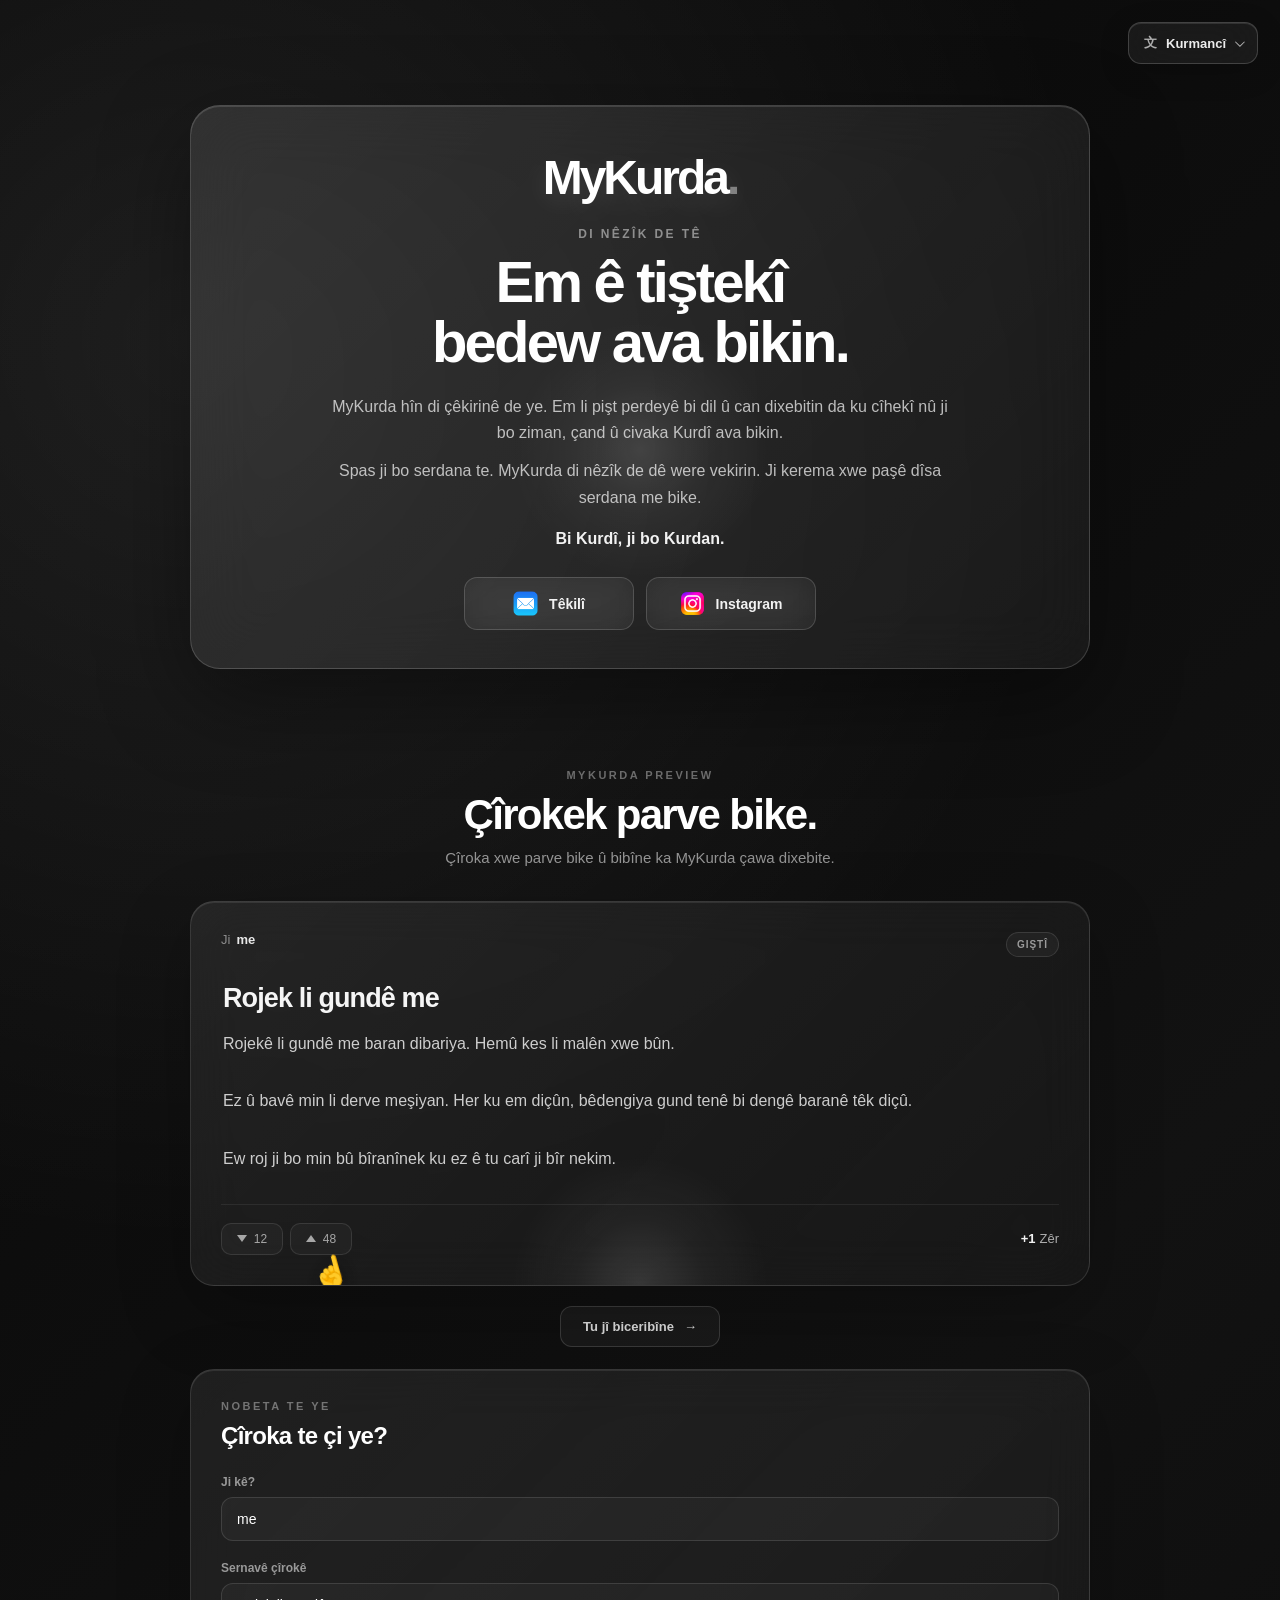
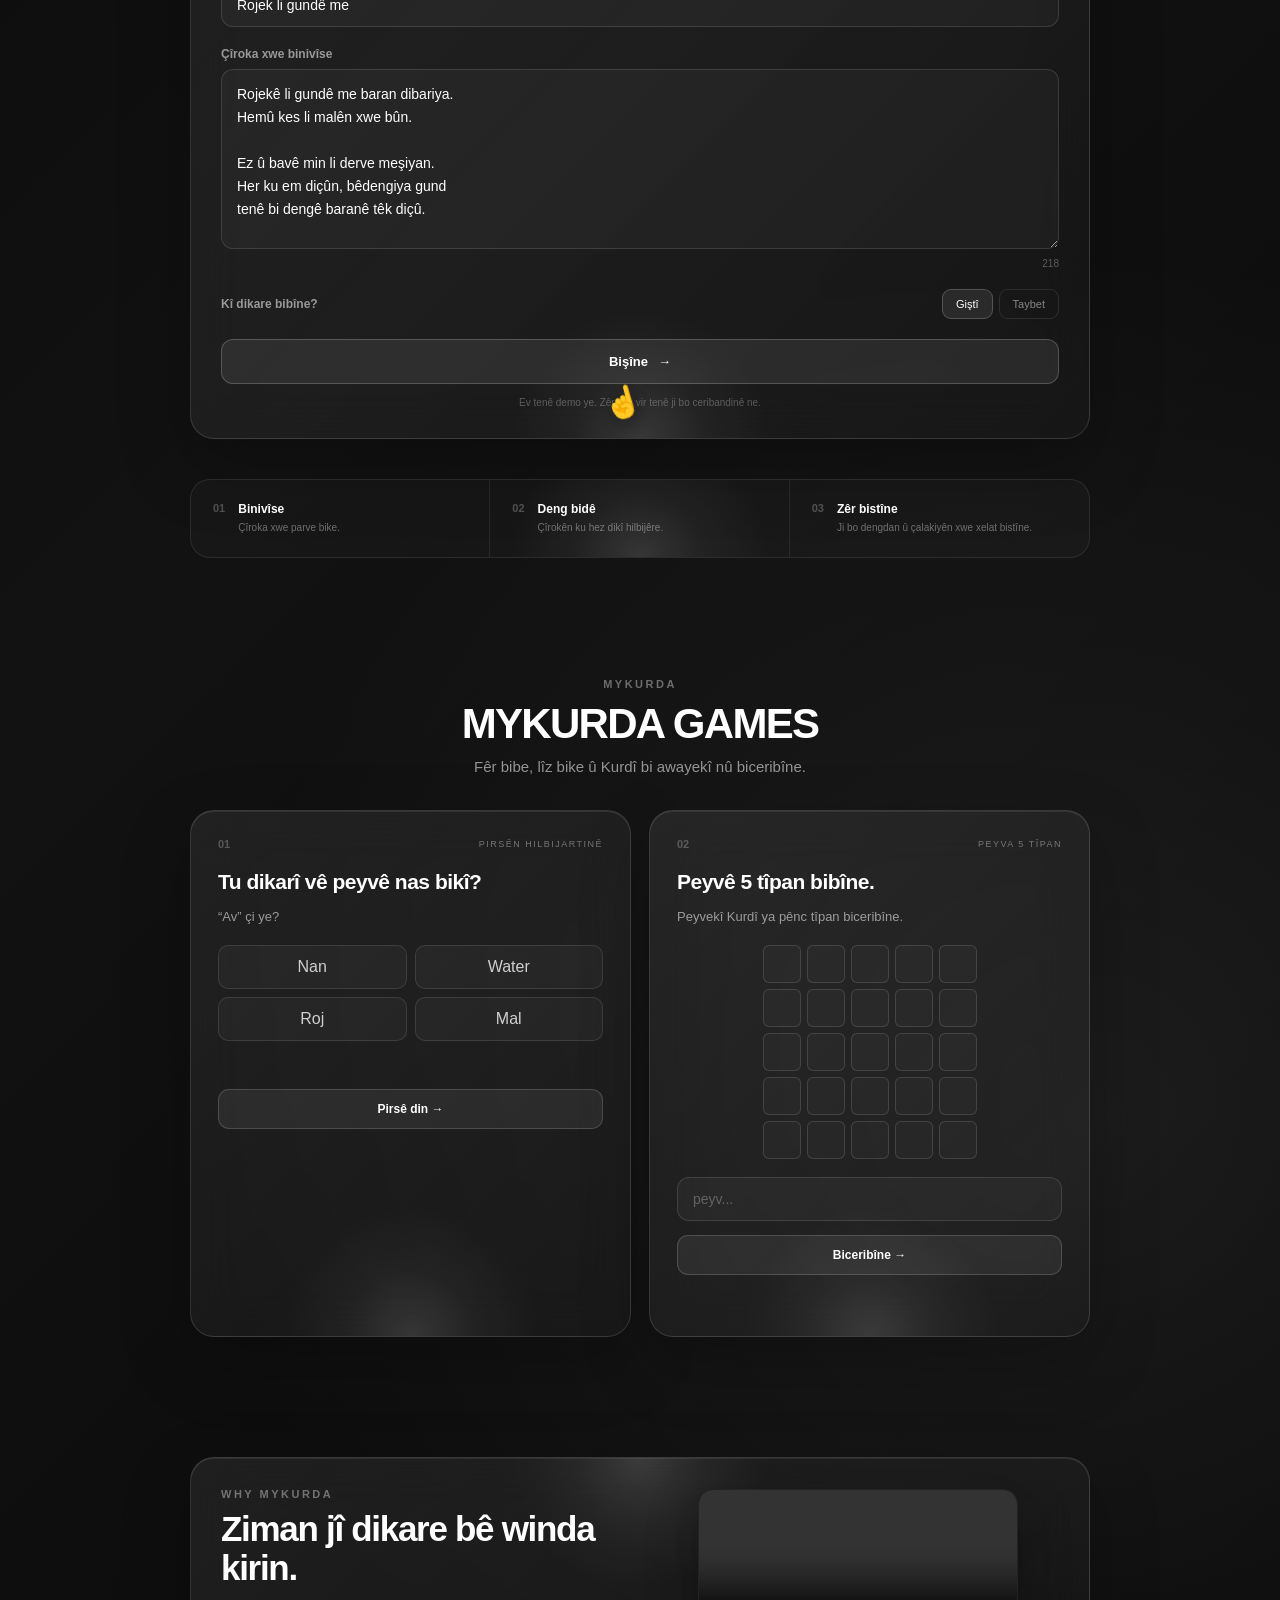
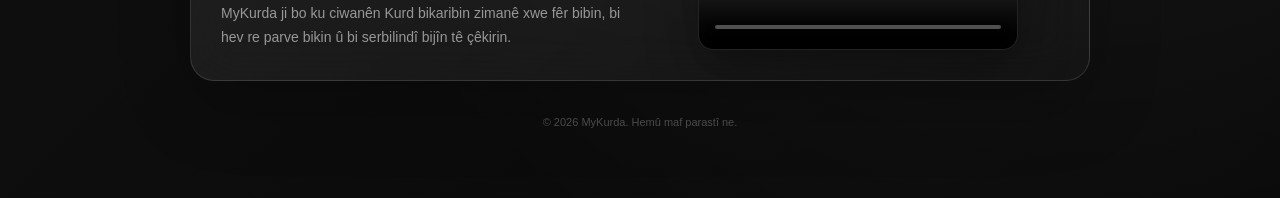
==== commit 38fb206f: "Update print statement from 'Hello' to 'Goodbye'" ====
--- a/index.html
+++ b/index.html
@@ -16,6 +16,7 @@
     >
 
     <title>MyKurda</title>
+    <link rel="icon" type="image/png" href="img/logo.png">
 
     <link
         rel="stylesheet"
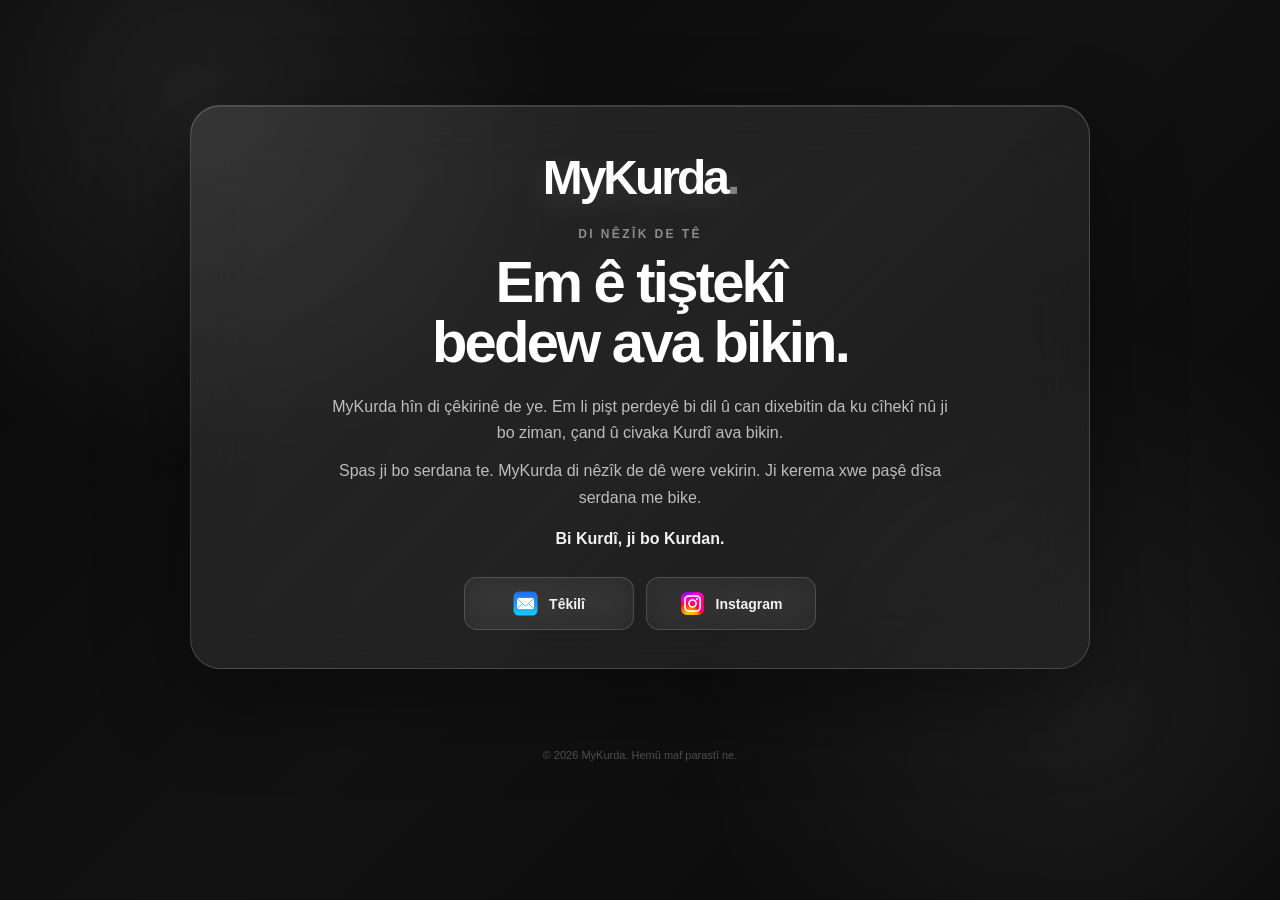
==== commit 79046033: "Replace entire index.html content with new structure Replaced the entire content of index.html with " ====
--- a/index.html
+++ b/index.html
@@ -1,954 +1,30 @@
 <!DOCTYPE html>
 <html lang="ku" dir="ltr">
-
 <head>
-
-    <meta charset="UTF-8">
-
-    <meta
-        name="viewport"
-        content="width=device-width, initial-scale=1.0"
-    >
-
-    <meta
-        name="description"
-        content="MyKurda — Bi Kurdî, ji bo Kurdan."
-    >
-
-    <title>MyKurda</title>
-    <link rel="icon" type="image/png" href="img/logo.png">
-
-    <link
-        rel="stylesheet"
-        href="style.css"
-    >
-
+  <meta charset="UTF-8">
+  <meta name="viewport" content="width=device-width, initial-scale=1.0">
+  <meta name="description" content="MyKurda — Bi Kurdî, ji bo Kurdan.">
+  <title>MyKurda</title>
+  <link rel="icon" type="image/png" href="img/logo.png">
+  <link rel="stylesheet" href="style.css">
 </head>
-
-
-<body>
-
-
-<!-- =========================================
-     LANGUAGE SELECTOR
-========================================= -->
-
-<div class="language-selector">
-
-    <button
-        class="language-button"
-        id="languageButton"
-        type="button"
-        aria-expanded="false"
-    >
-
-        <span class="language-symbol">文</span>
-
-        <span id="currentLanguage">
-            Kurmancî
-        </span>
-
-        <span class="arrow"></span>
-
-    </button>
-
-
-    <div class="language-menu">
-
-        <button type="button" data-language="ku">
-            Kurmancî
-        </button>
-
-        <button type="button" data-language="ckb">
-            سۆرانی
-        </button>
-
-        <button type="button" data-language="en">
-            English
-        </button>
-
-        <button type="button" data-language="nl">
-            Nederlands
-        </button>
-
-        <button type="button" data-language="de">
-            Deutsch
-        </button>
-
-        <button type="button" data-language="fr">
-            Français
-        </button>
-
-        <button type="button" data-language="ar">
-            العربية
-        </button>
-
-        <button type="button" data-language="tr">
-            Türkçe
-        </button>
-
-    </div>
-
-</div>
-
-
-
-<main class="page">
-
-
-<!-- =========================================
-     HERO
-========================================= -->
-
-<section class="glass-card light-card hero-card">
-
-    <div class="logo">
-        MyKurda<span>.</span>
-    </div>
-
-
-    <div
-        class="eyebrow"
-        data-i18n="eyebrow"
-    >
-        Di nêzîk de tê
-    </div>
-
-
-    <h1 data-i18n="title">
-        Em ê tiştekî<br>
-        bedew ava bikin.
-    </h1>
-
-
-    <p
-        class="description"
-        data-i18n="description"
-    >
-        MyKurda hîn di çêkirinê de ye.
-        Em li pişt perdeyê bi dil û can
-        dixebitin da ku cîhekî nû ji bo
-        ziman, çand û civaka Kurdî ava bikin.
-    </p>
-
-
-    <p
-        class="description second"
-        data-i18n="description2"
-    >
-        Spas ji bo serdana te.
-        MyKurda di nêzîk de dê were vekirin.
-        Ji kerema xwe paşê dîsa serdana me bike.
-    </p>
-
-
-    <div
-        class="tagline"
-        data-i18n="tagline"
-    >
-        Bi Kurdî, ji bo Kurdan.
-    </div>
-
-
-    <div class="buttons">
-
-        <a
-            class="button"
-            href="mailto:hello@mykurda.com"
-        >
-
-            <img
-                src="img/mail_logo.png"
-                alt=""
-                class="button-icon"
-            >
-
-            <span data-i18n="contact">
-                Têkilî
-            </span>
-
-        </a>
-
-
-        <a
-            class="button"
-            href="https://www.instagram.com/kehskoh/"
-            target="_blank"
-            rel="noopener noreferrer"
-        >
-
-            <img
-                src="img/instagram_logo.png"
-                alt=""
-                class="button-icon"
-            >
-
-            <span>
-                Instagram
-            </span>
-
-        </a>
-
-    </div>
-
-</section>
-
-
-
-<!-- =========================================
-     STORY PREVIEW
-========================================= -->
-
-<section
-    class="preview-section"
-    id="preview"
->
-
-    <div class="preview-heading">
-
-        <span
-            class="preview-eyebrow"
-            data-i18n="previewEyebrow"
-        >
-            MYKURDA PREVIEW
-        </span>
-
-        <h2 data-i18n="previewTitle">
-            Çîrokek parve bike.
-        </h2>
-
-        <p data-i18n="previewDescription">
-            Çîroka xwe parve bike û bibîne
-            ka MyKurda çawa dixebite.
-        </p>
-
-    </div>
-
-
-
-    <!-- =====================================
-         STORY PREVIEW BOX
-    ====================================== -->
-
-    <article
-        class="story-card light-card interactive-card"
-        id="featuredStory"
-    >
-
-        <div class="story-top">
-
-            <div class="story-author">
-
-                <div class="story-label">
-
-                    <span data-i18n="from">
-                        Ji
-                    </span>
-
-                    <strong id="previewSender">
-                        me
-                    </strong>
-
-                </div>
-
-            </div>
-
-
-            <span
-                class="visibility-badge"
-                data-i18n="public"
-            >
-                Giştî
-            </span>
-
-        </div>
-
-
-
-        <h3
-            class="story-title"
-            id="featuredStoryTitle"
-            data-i18n="featuredStoryTitle"
-        >
-            Rojek li gundê me
-        </h3>
-
-
-
-        <div
-            class="story-text"
-            id="featuredStoryText"
-            data-i18n="featuredStoryText"
-        >
-
-            Rojekê li gundê me baran dibariya.
-            Hemû kes li malên xwe bûn.
-
-            <br><br>
-
-            Ez û bavê min li derve meşiyan.
-            Her ku em diçûn, bêdengiya gund
-            tenê bi dengê baranê têk diçû.
-
-            <br><br>
-
-            Ew roj ji bo min bû bîranînek
-            ku ez ê tu carî ji bîr nekim.
-
-        </div>
-
-
-
-        <div class="story-bottom">
-
-            <div class="vote-group">
-
-                <button
-                    class="vote-button downvote"
-                    type="button"
-                    aria-label="Downvote"
-                    data-i18n-aria-label="downvote"
-                >
-
-                    <span class="vote-arrow down"></span>
-
-                    <span class="vote-count">
-                        12
-                    </span>
-
-                </button>
-
-
-                <button
-                    class="vote-button upvote"
-                    type="button"
-                    aria-label="Upvote"
-                    data-i18n-aria-label="upvote"
-                >
-
-                    <span class="vote-arrow up"></span>
-
-                    <span class="vote-count">
-                        48
-                    </span>
-
-                </button>
-
-            </div>
-
-
-            <div class="reward">
-
-                <span class="reward-plus">
-                    +1
-                </span>
-
-                <span data-i18n="zer">
-                    Zêr
-                </span>
-
-            </div>
-
-        </div>
-
-
-
-        <div
-            class="finger finger-story"
-            aria-hidden="true"
-        >
-
-            <span class="finger-hand-1">
-                ☝
-            </span>
-
-        </div>
-
-    </article>
-
-
-
-    <!-- =====================================
-         PREVIEW BUTTON
-    ====================================== -->
-
-    <div class="preview-button-wrap">
-
-        <button
-            class="preview-button"
-            id="previewButton"
-            type="button"
-        >
-
-            <span data-i18n="tryPreview">
-                Tu jî biceribîne
-            </span>
-
-            <span class="post-arrow">
-                →
-            </span>
-
-        </button>
-
-    </div>
-
-
-
-    <!-- =====================================
-         CREATE STORY
-    ====================================== -->
-
-    <div class="create-card light-card">
-
-        <div class="create-header">
-
-            <span
-                class="create-eyebrow"
-                data-i18n="createEyebrow"
-            >
-                NOBETA TE YE
-            </span>
-
-
-            <h3 data-i18n="createTitle">
-                Çîroka te çi ye?
-            </h3>
-
-        </div>
-
-
-
-        <label
-            class="field-label"
-            for="sender"
-            data-i18n="senderLabel"
-        >
-            Ji kê?
-        </label>
-
-
-        <input
-            id="sender"
-            class="glass-input"
-            type="text"
-            value="me"
-            autocomplete="off"
-        >
-
-
-
-        <label
-            class="field-label"
-            for="storyTitleInput"
-            data-i18n="storyTitleLabel"
-        >
-            Sernavê çîrokê
-        </label>
-
-
-        <input
-            id="storyTitleInput"
-            class="glass-input"
-            type="text"
-            value="Rojek li gundê me"
-            autocomplete="off"
-            data-i18n-placeholder="storyTitlePlaceholder"
-            placeholder="Sernavê çîrokê..."
-        >
-
-
-
-        <label
-            class="field-label"
-            for="storyInput"
-            data-i18n="storyLabel"
-        >
-            Çîroka xwe binivîse
-        </label>
-
-
-        <textarea
-            id="storyInput"
-            class="glass-input story-input"
-            data-i18n-placeholder="storyPlaceholder"
-            placeholder="Çîroka xwe li vir binivîse..."
-        >Rojekê li gundê me baran dibariya.
-Hemû kes li malên xwe bûn.
-
-Ez û bavê min li derve meşiyan.
-Her ku em diçûn, bêdengiya gund
-tenê bi dengê baranê têk diçû.
-
-Ew roj ji bo min bû bîranînek
-ku ez ê tu carî ji bîr nekim.</textarea>
-
-
-        <div
-            class="character-count"
-            id="characterCount"
-        >
-            0
-        </div>
-
-
-
-        <div class="visibility-row">
-
-            <span
-                class="field-label"
-                data-i18n="visibilityLabel"
-            >
-                Kî dikare bibîne?
-            </span>
-
-
-            <div class="visibility-options">
-
-                <button
-                    class="visibility-option active"
-                    type="button"
-                    data-visibility="public"
-                    data-i18n="public"
-                >
-                    Giştî
-                </button>
-
-
-                <button
-                    class="visibility-option"
-                    type="button"
-                    data-visibility="private"
-                    data-i18n="private"
-                >
-                    Taybet
-                </button>
-
-            </div>
-
-        </div>
-
-
-
-        <button
-            class="post-button"
-            id="postButton"
-            type="button"
-        >
-
-            <span data-i18n="post">
-                Bişîne
-            </span>
-
-            <span class="post-arrow">
-                →
-            </span>
-
-        </button>
-
-
-        <div
-            class="finger finger-post"
-            aria-hidden="true"
-        >
-
-            <span class="finger-hand-2">
-                ☝
-            </span>
-
-        </div>
-
-
-        <p
-            class="demo-notice"
-            data-i18n="demoNotice"
-        >
-            Ev tenê demo ye. Zêrên li vir tenê ji bo ceribandinê ne.
-        </p>
-
-    </div>
-
-
-
-    <!-- =====================================
-         STORY FEED
-    ====================================== -->
-
-    <div id="storyFeed"></div>
-
-
-
-    <!-- =====================================
-         FEATURES
-    ====================================== -->
-
-    <div class="feature-strip light-card">
-
-        <div class="feature-item">
-
-            <span class="feature-number">
-                01
-            </span>
-
-            <div>
-
-                <strong data-i18n="featureOneTitle">
-                    Binivîse
-                </strong>
-
-                <span data-i18n="featureOneText">
-                    Çîroka xwe parve bike.
-                </span>
-
-            </div>
-
-        </div>
-
-
-        <div class="feature-item">
-
-            <span class="feature-number">
-                02
-            </span>
-
-            <div>
-
-                <strong data-i18n="featureTwoTitle">
-                    Deng bidê
-                </strong>
-
-                <span data-i18n="featureTwoText">
-                    Çîrokên ku hez dikî hilbijêre.
-                </span>
-
-            </div>
-
-        </div>
-
-
-        <div class="feature-item">
-
-            <span class="feature-number">
-                03
-            </span>
-
-            <div>
-
-                <strong data-i18n="featureThreeTitle">
-                    Zêr bistîne
-                </strong>
-
-                <span data-i18n="featureThreeText">
-                    Ji bo dengdan û çalakiyên xwe xelat bistîne.
-                </span>
-
-            </div>
-
-        </div>
-
-    </div>
-
-</section>
-
-
-
-<!-- =========================================
-     GAMES
-========================================= -->
-
-<section class="games-section">
-
-    <div class="section-heading">
-
-        <span
-            class="section-eyebrow"
-            data-i18n="gamesEyebrow"
-        >
-            MYKURDA
-        </span>
-
-        <h2 data-i18n="gamesTitle">
-            LÎSTIKÊN MYKURDA
-        </h2>
-
-        <p data-i18n="gamesDescription">
-            Fêr bibe, lîz bike û Kurdî bi awayekî nû biceribîne.
-        </p>
-
-    </div>
-
-
-
-    <div class="games-grid">
-
-
-        <!-- MULTIPLE CHOICE -->
-
-        <article class="game-card light-card">
-
-            <div class="game-header">
-
-                <span class="game-number">
-                    01
-                </span>
-
-                <span
-                    class="game-type"
-                    data-i18n="multipleChoice"
-                >
-                    HILBIJARTINA ÇENDAN
-                </span>
-
-            </div>
-
-
-            <h3 data-i18n="quizTitle">
-                Tu dikarî vê peyvê nas bikî?
-            </h3>
-
-
-            <p class="game-question">
-                “Av” çi ye?
-            </p>
-
-
-            <div
-                class="quiz-options"
-                id="quizOptions"
-            ></div>
-
-
-            <div
-                class="game-feedback"
-                id="quizFeedback"
-            ></div>
-
-
-            <button
-                class="game-action"
-                id="nextQuiz"
-                type="button"
-            >
-
-                <span data-i18n="nextQuestion">
-                    Pirsê din →
-                </span>
-
-            </button>
-
-        </article>
-
-
-
-        <!-- WORDLE -->
-
-        <article class="game-card light-card">
-
-            <div class="game-header">
-
-                <span class="game-number">
-                    02
-                </span>
-
-                <span
-                    class="game-type"
-                    data-i18n="fiveLetterWord"
-                >
-                    PEYVA 5 TÎPAN
-                </span>
-
-            </div>
-
-
-            <h3 data-i18n="wordleTitle">
-                Peyvê 5 tîpan bibîne.
-            </h3>
-
-
-            <p
-                class="wordle-description"
-                data-i18n="wordleDescription"
-            >
-                Peyvekî Kurdî ya pênc tîpan biceribîne.
-            </p>
-
-
-            <div
-                class="wordle-grid"
-                id="wordleGrid"
-            >
-
-                <div class="wordle-row">
-                    <span></span>
-                    <span></span>
-                    <span></span>
-                    <span></span>
-                    <span></span>
-                </div>
-
-                <div class="wordle-row">
-                    <span></span>
-                    <span></span>
-                    <span></span>
-                    <span></span>
-                    <span></span>
-                </div>
-
-                <div class="wordle-row">
-                    <span></span>
-                    <span></span>
-                    <span></span>
-                    <span></span>
-                    <span></span>
-                </div>
-
-                <div class="wordle-row">
-                    <span></span>
-                    <span></span>
-                    <span></span>
-                    <span></span>
-                    <span></span>
-                </div>
-
-                <div class="wordle-row">
-                    <span></span>
-                    <span></span>
-                    <span></span>
-                    <span></span>
-                    <span></span>
-                </div>
-
-            </div>
-
-
-            <input
-                id="wordleInput"
-                class="glass-input wordle-input"
-                maxlength="5"
-                autocomplete="off"
-                data-i18n-placeholder="wordlePlaceholder"
-                placeholder="Peyv..."
-            >
-
-
-            <button
-                class="game-action"
-                id="wordleButton"
-                type="button"
-            >
-
-                <span data-i18n="guess">
-                    Biceribîne →
-                </span>
-
-            </button>
-
-
-            <div
-                class="game-feedback"
-                id="wordleFeedback"
-            ></div>
-
-        </article>
-
-    </div>
-
-</section>
-
-
-
-<!-- =========================================
-     MOTIVATION
-========================================= -->
-
-<section class="motivation-section">
-
-    <div class="motivation-card light-card">
-
-        <div class="motivation-content">
-
-            <span
-                class="section-eyebrow"
-                data-i18n="whyMyKurda"
-            >
-                WHY MYKURDA
-            </span>
-
-
-            <h2 data-i18n="motivationTitle">
-                Ziman jî dikare bê winda kirin.
-            </h2>
-
-
-            <p data-i18n="motivationText">
-                MyKurda ji bo ku ciwanên Kurd bikaribin
-                zimanê xwe fêr bibin, bi hev re parve bikin
-                û bi serbilindî bijîn tê çêkirin.
-            </p>
-
-        </div>
-
-
-        <div class="motivation-video">
-
-            <video
-                src="video/kurdish_youth.mp4"
-                controls
-                playsinline
-                preload="metadata"
-            ></video>
-
-        </div>
-
-    </div>
-
-</section>
-
-
-
-<!-- =========================================
-     ZÊR POPUP
-========================================= -->
-
-<div
-    class="zer-popup"
-    id="zerPopup"
-    aria-live="polite"
->
-
-    <span class="zer-coin">
-        Z
-    </span>
-
-    <strong>
-        +10 Zêr
-    </strong>
-
-    <span data-i18n="earned">
-        wergirtî
-    </span>
-
-</div>
-
-
-
-<!-- =========================================
-     FOOTER
-========================================= -->
-
-<footer>
-
-    <span data-i18n="footer">
-        © 2026 MyKurda. Hemû maf parastî ne.
-    </span>
-
-</footer>
-
-
-</main>
-
-
-<script src="script.js"></script>
-
+<body data-page="home">
+  <header class="site-header"></header>
+  <main class="page">
+    <section class="glass-card light-card hero-card">
+      <div class="logo">MyKurda<span>.</span></div>
+      <div class="eyebrow" data-i18n="eyebrow">Di nêzîk de tê</div>
+      <h1 data-i18n-html="heroTitle">Em ê tiştekî<br>bedew ava bikin.</h1>
+      <p class="description" data-i18n="description">MyKurda hîn di çêkirinê de ye. Em li pişt perdeyê bi dil û can dixebitin da ku cîhekî nû ji bo ziman, çand û civaka Kurdî ava bikin.</p>
+      <p class="description second" data-i18n="description2">Spas ji bo serdana te. MyKurda di nêzîk de dê were vekirin. Ji kerema xwe paşê dîsa serdana me bike.</p>
+      <div class="tagline" data-i18n="tagline">Bi Kurdî, ji bo Kurdan.</div>
+      <div class="buttons">
+        <a class="button" href="mailto:hello@mykurda.com"><img src="img/mail_logo.png" alt="" class="button-icon"><span data-i18n="contact">Têkilî</span></a>
+        <a class="button" href="https://www.instagram.com/kehskoh/" target="_blank" rel="noopener noreferrer"><img src="img/instagram_logo.png" alt="" class="button-icon"><span>Instagram</span></a>
+      </div>
+    </section>
+  </main>
+  <footer data-i18n="footer">© 2026 MyKurda. Hemû maf parastî ne.</footer>
+  <script src="script.js"></script>
 </body>
-
 </html>
